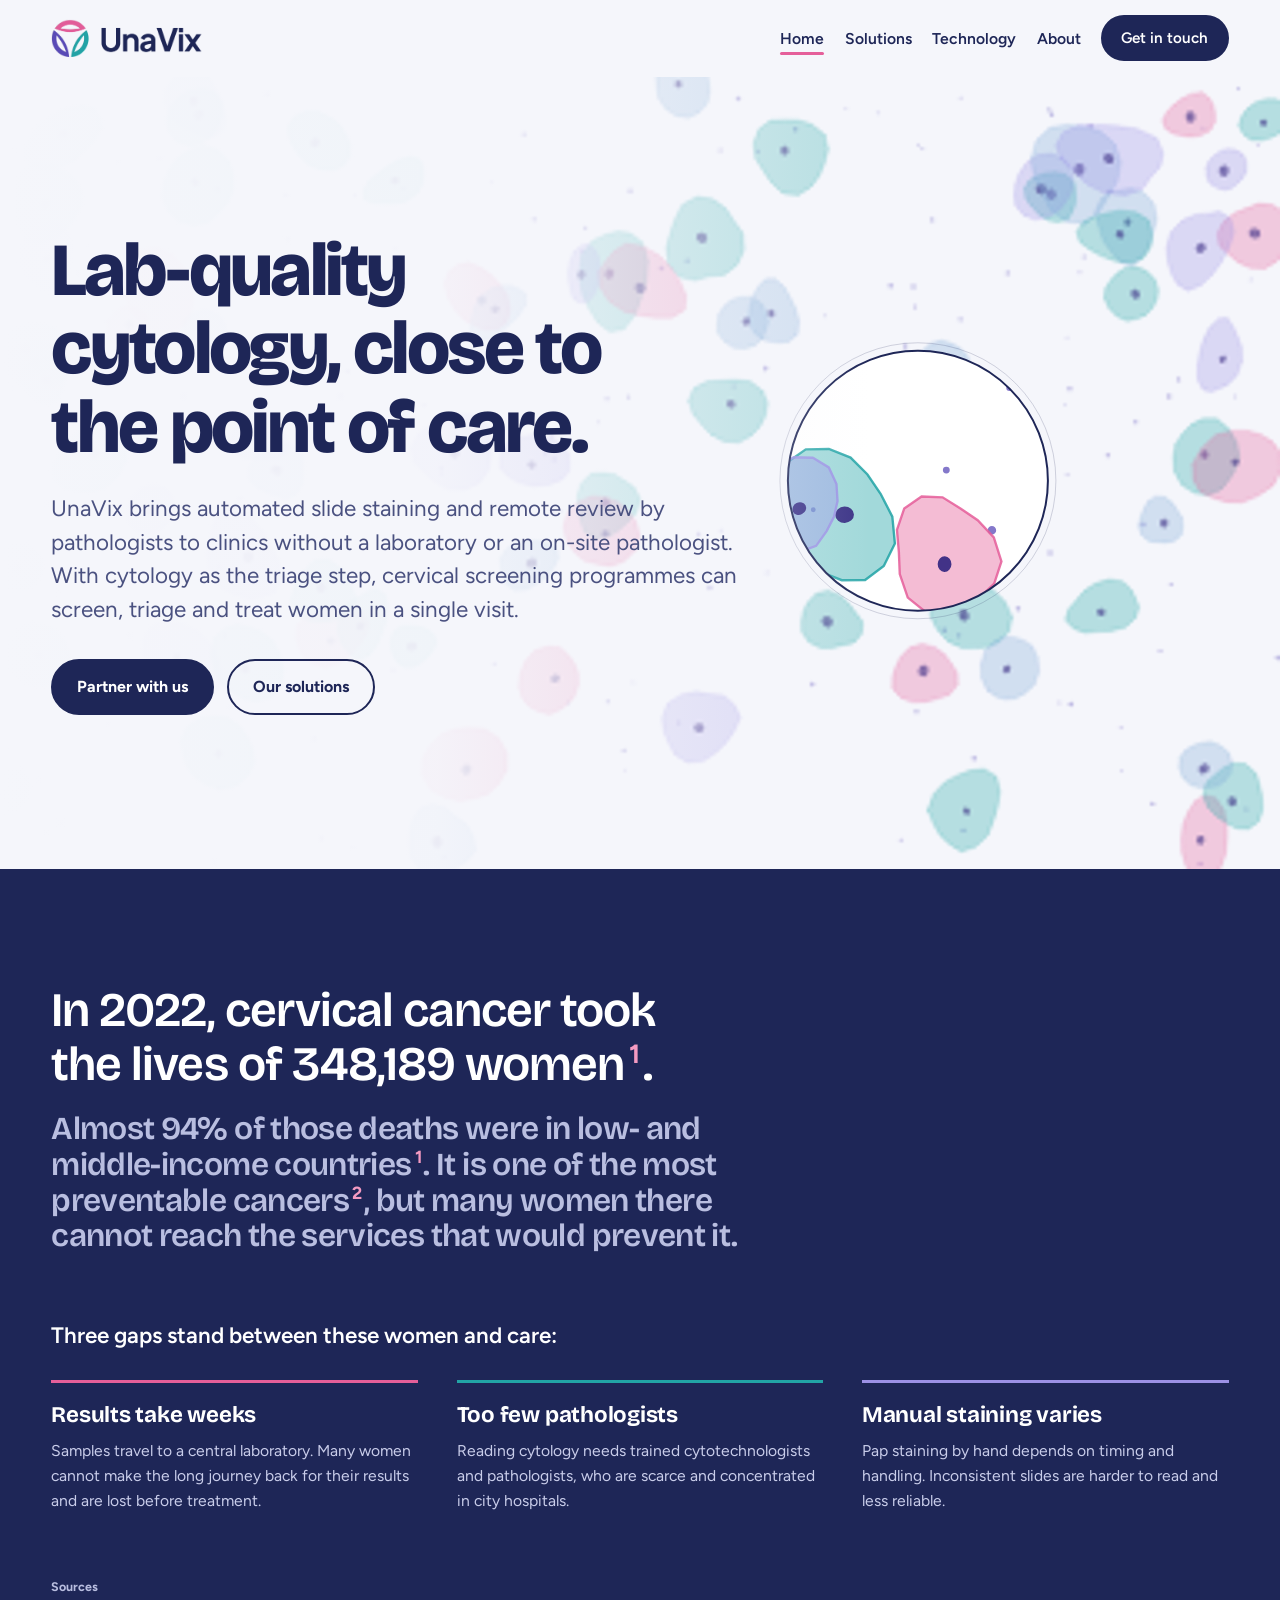
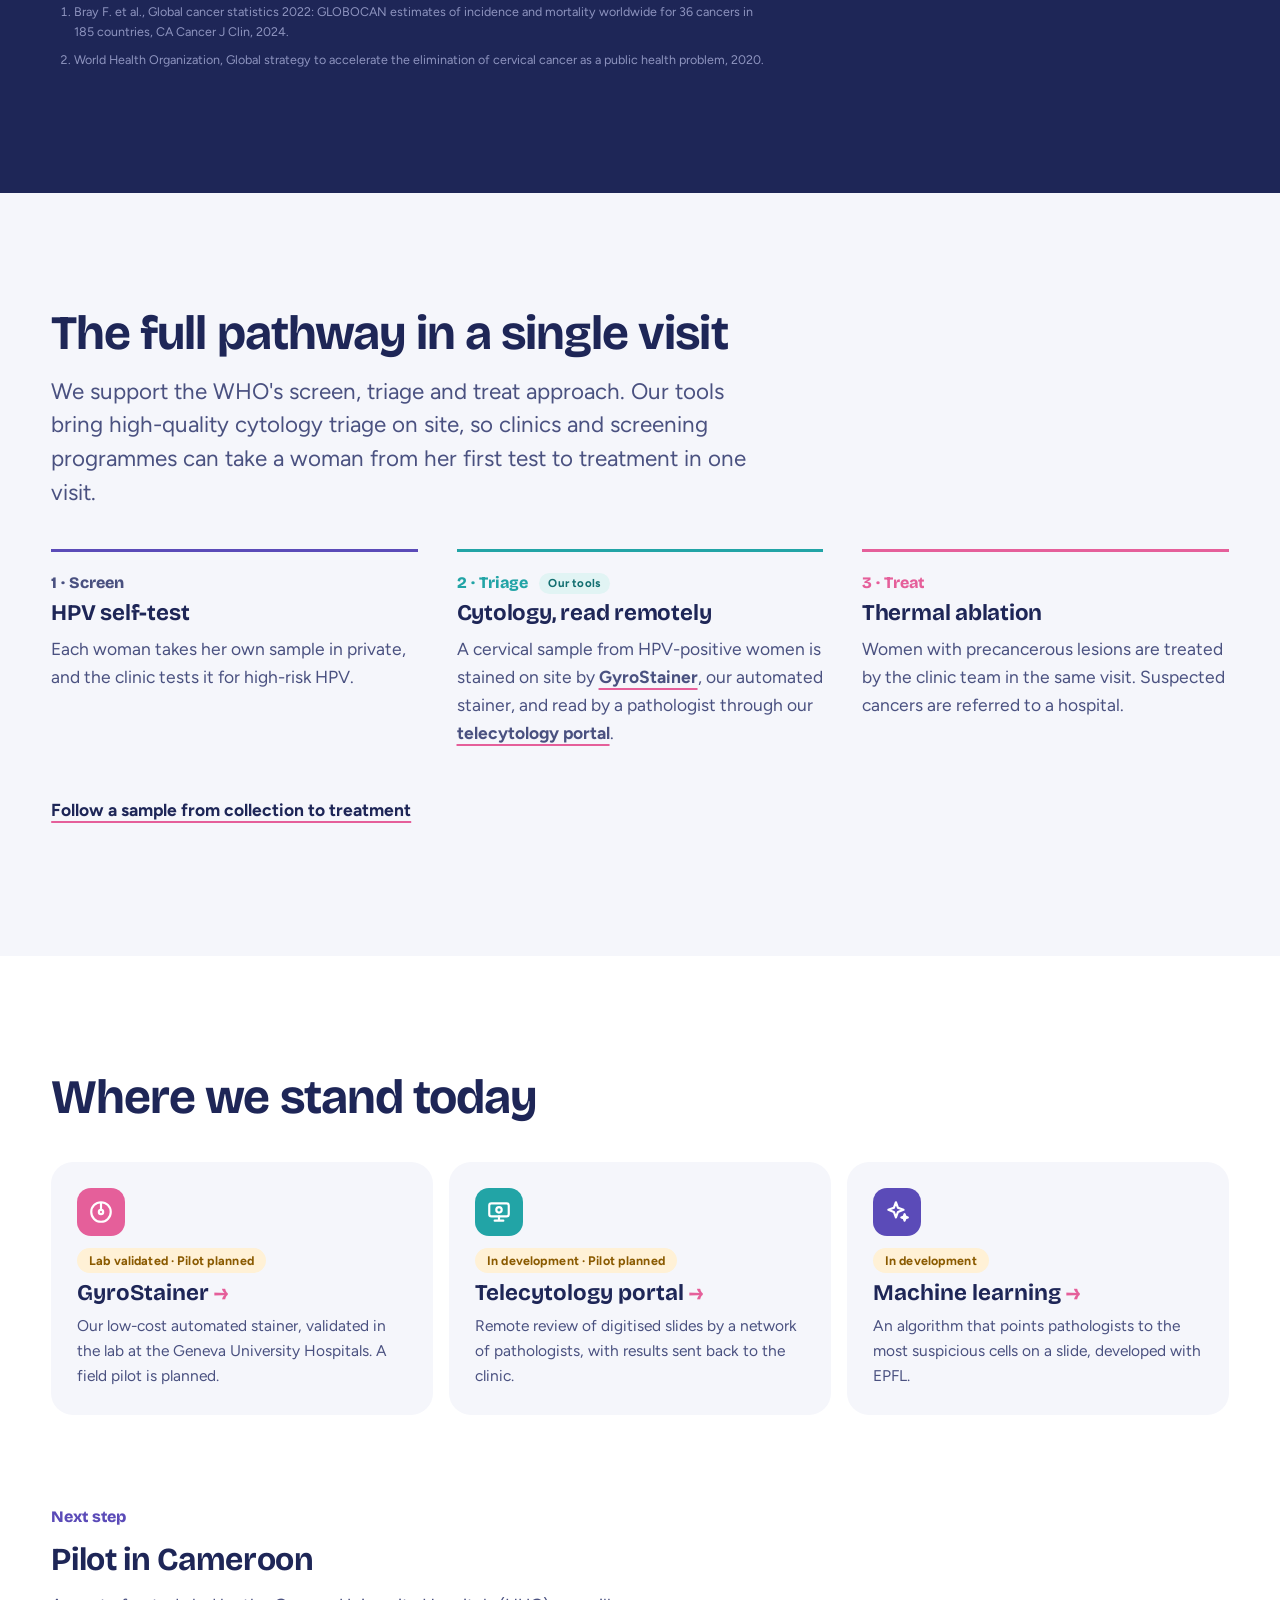
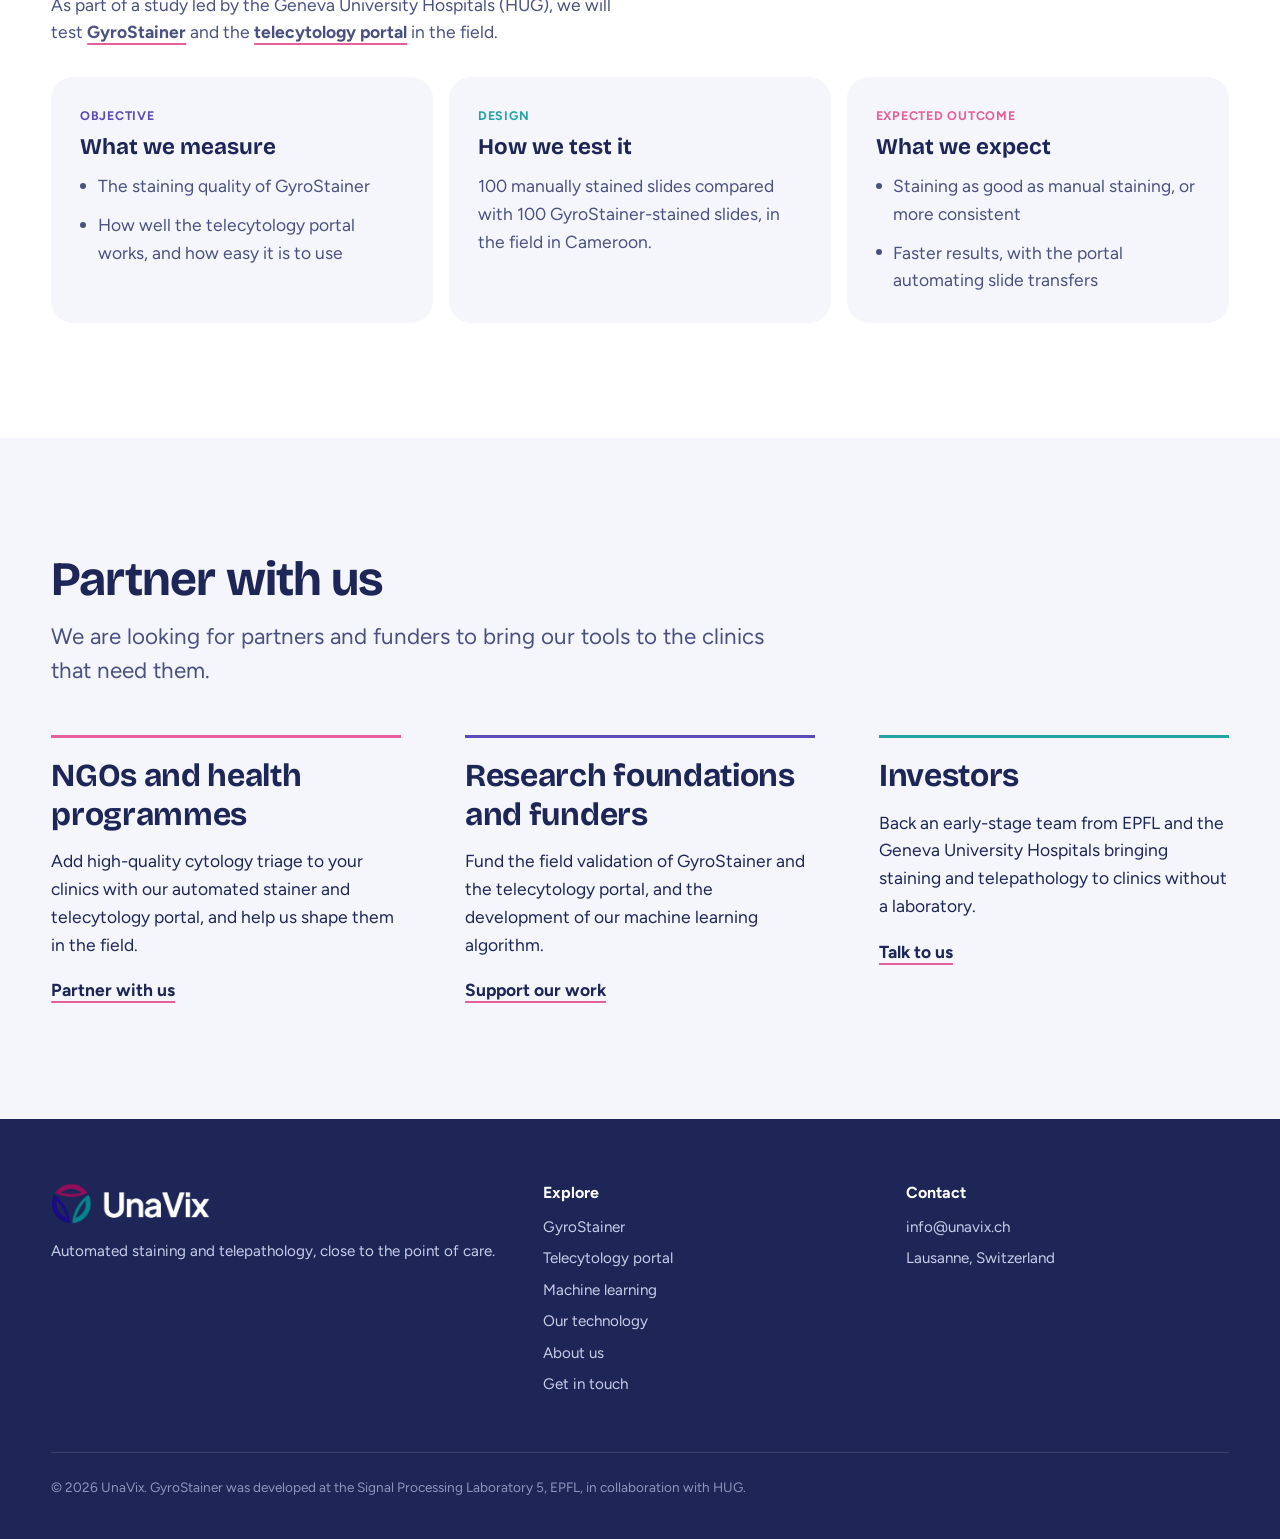
==== index.html @ 252fd408 "Reposition UnaVix as staining and telepathology for clinics - UnaVix provides GyroStainer, the telec" ====
<!doctype html>
<html lang="en">
<head>
<meta charset="utf-8">
<meta name="viewport" content="width=device-width, initial-scale=1">
<title>UnaVix · Lab-quality cytology, close to the point of care</title>
<meta name="description" content="UnaVix brings automated slide staining and remote review by pathologists to clinics without a laboratory or an on-site pathologist.">
<meta property="og:title" content="UnaVix · Lab-quality cytology, close to the point of care">
<meta property="og:description" content="UnaVix brings automated slide staining and remote review by pathologists to clinics without a laboratory or an on-site pathologist.">
<meta property="og:image" content="https://unavix.ch/assets/img/unavix-lockup.png">
<meta property="og:url" content="https://unavix.ch/">
<meta property="og:type" content="website">
<link rel="canonical" href="https://unavix.ch/">
<link rel="icon" href="/favicon.ico" sizes="any">
<link rel="icon" type="image/png" sizes="48x48" href="/assets/img/favicon-48.png">
<link rel="icon" type="image/png" sizes="192x192" href="/assets/img/icon-192.png">
<link rel="apple-touch-icon" href="/assets/img/apple-touch-icon.png">
<link rel="preconnect" href="https://fonts.googleapis.com">
<link rel="preconnect" href="https://fonts.gstatic.com" crossorigin>
<link href="https://fonts.googleapis.com/css2?family=Plus+Jakarta+Sans:wght@700&family=Bricolage+Grotesque:opsz,wght@12..96,600;12..96,700;12..96,800&family=Figtree:wght@400;500;600;700&display=swap" rel="stylesheet">
<link rel="stylesheet" href="assets/css/style.css?v=202611251">
<script type="application/ld+json">
{"@context":"https://schema.org","@type":"Organization","name":"UnaVix","url":"https://unavix.ch/","logo":"https://unavix.ch/assets/img/icon-512.png","email":"info@unavix.ch"}
</script>
</head>
<body>
<a class="skip" href="#main">Skip to content</a>
<header class="site-header">
  <nav class="nav wrap" aria-label="Main">
    <a class="brand" href="/"><img src="assets/img/unavix-lockup.png" alt="UnaVix home" width="740" height="185"></a>
    <button class="menu-toggle" aria-expanded="false" aria-controls="nav-links" aria-label="Menu">
      <svg viewBox="0 0 24 24" fill="none" stroke="currentColor" stroke-width="2" stroke-linecap="round"><path d="M4 7h16M4 12h16M4 17h16"/></svg>
    </button>
    <ul class="nav-links" id="nav-links">
      <li><a href="/" aria-current="page">Home</a></li>
      <li><a href="/solutions">Solutions</a></li>
      <li><a href="/technology">Technology</a></li>
      <li><a href="/about">About</a></li>
      <li><a class="btn" href="/get-involved">Get in touch</a></li>
    </ul>
  </nav>
</header>
<main id="main">

<section class="hero" aria-labelledby="hero-title">
  <canvas id="cells" aria-hidden="true"></canvas>
  <div class="hero-content wrap">
    <h1 id="hero-title">Lab-quality cytology, close to the point of care.</h1>
    <p class="lede">UnaVix brings automated slide staining and remote review by pathologists to clinics without a laboratory or an on-site pathologist. With cytology as the triage step, cervical screening programmes can screen, triage and treat women in a single visit.</p>
    <div class="btn-row">
      <a class="btn" href="/get-involved">Partner with us</a>
      <a class="btn btn-ghost" href="/solutions">Our solutions</a>
    </div>
  </div>
</section>

<section class="burden section" aria-labelledby="burden-title">
  <div class="wrap">
    <h2 id="burden-title" class="burden-statement">In 2022, cervical cancer took the lives of 348,189 women<sup class="fn"><a href="#ref-1" aria-label="Reference 1">1</a></sup>.</h2>
    <p class="burden-statement">Almost 94% of those deaths were in low- and middle-income countries<sup class="fn"><a href="#ref-1" aria-label="Reference 1">1</a></sup>. It is one of the most preventable cancers<sup class="fn"><a href="#ref-2" aria-label="Reference 2">2</a></sup>, but many women there cannot reach the services that would prevent it.</p>
    <p class="burden-lead">Three gaps stand between these women and care:</p>
    <div class="bottlenecks">
      <div class="bottleneck">
        <h3>Results take weeks</h3>
        <p>Samples travel to a central laboratory. Many women cannot make the long journey back for their results and are lost before treatment.</p>
      </div>
      <div class="bottleneck">
        <h3>Too few pathologists</h3>
        <p>Reading cytology needs trained cytotechnologists and pathologists, who are scarce and concentrated in city hospitals.</p>
      </div>
      <div class="bottleneck">
        <h3>Manual staining varies</h3>
        <p>Pap staining by hand depends on timing and handling. Inconsistent slides are harder to read and less reliable.</p>
      </div>
    </div>
    <div class="sources">
      <p>Sources</p>
      <ol class="ref-list">
        <li id="ref-1">Bray F. et al., Global cancer statistics 2022: GLOBOCAN estimates of incidence and mortality worldwide for 36 cancers in 185 countries, CA Cancer J Clin, 2024.</li>
        <li id="ref-2">World Health Organization, Global strategy to accelerate the elimination of cervical cancer as a public health problem, 2020.</li>
      </ol>
    </div>
  </div>
</section>

<section class="section" aria-labelledby="pathway-title">
  <div class="wrap">
    <div class="section-head">
      <h2 id="pathway-title">The full pathway in a single visit</h2>
      <p class="lede">We support the WHO's screen, triage and treat approach. Our tools bring high-quality cytology triage on site, so clinics and screening programmes can take a woman from her first test to treatment in one visit.</p>
    </div>
    <div class="phase-cards">
      <div class="phase-card">
        <p class="eyebrow">1 · Screen</p>
        <h3>HPV self-test</h3>
        <p>Each woman takes her own sample in private, and the clinic tests it for high-risk HPV.</p>
      </div>
      <div class="phase-card triage">
        <p class="eyebrow teal">2 · Triage <span class="ours">Our tools</span></p>
        <h3>Cytology, read remotely</h3>
        <p>A cervical sample from HPV-positive women is stained on site by <a class="text-link" href="/solutions#gyrostainer">GyroStainer</a>, our automated stainer, and read by a pathologist through our <a class="text-link" href="/solutions#portal">telecytology portal</a>.</p>
      </div>
      <div class="phase-card treat">
        <p class="eyebrow pink">3 · Treat</p>
        <h3>Thermal ablation</h3>
        <p>Women with precancerous lesions are treated by the clinic team in the same visit. Suspected cancers are referred to a hospital.</p>
      </div>
    </div>
    <p class="mt-2"><a class="text-link" href="/technology">Follow a sample from collection to treatment</a></p>
  </div>
</section>

<section class="section bg-white" aria-labelledby="status-title">
  <div class="wrap">
    <div class="section-head">
      <h2 id="status-title">Where we stand today</h2>
    </div>
    <div class="offer-cards">
      <a class="offer-card" href="/solutions#gyrostainer">
        <span class="icon" style="background:var(--pink)"><svg viewBox="0 0 24 24" fill="none" stroke="currentColor" stroke-width="2" stroke-linecap="round" stroke-linejoin="round"><circle cx="12" cy="12" r="9"/><circle cx="12" cy="12" r="2"/><path d="M12 10V4"/></svg></span>
        <span class="status">Lab validated · Pilot planned</span>
        <strong>GyroStainer</strong>
        <span class="desc">Our low-cost automated stainer, validated in the lab at the Geneva University Hospitals. A field pilot is planned.</span>
      </a>
      <a class="offer-card" href="/solutions#portal">
        <span class="icon" style="background:var(--teal)"><svg viewBox="0 0 24 24" fill="none" stroke="currentColor" stroke-width="2" stroke-linecap="round" stroke-linejoin="round"><rect x="3" y="4" width="18" height="12" rx="2"/><path d="M8 20h8M12 16v4"/><circle cx="12" cy="10" r="2.5"/></svg></span>
        <span class="status">In development · Pilot planned</span>
        <strong>Telecytology portal</strong>
        <span class="desc">Remote review of digitised slides by a network of pathologists, with results sent back to the clinic.</span>
      </a>
      <a class="offer-card" href="/solutions#ai">
        <span class="icon" style="background:var(--violet)"><svg viewBox="0 0 24 24" fill="none" stroke="currentColor" stroke-width="2" stroke-linecap="round" stroke-linejoin="round"><path d="M11 3l1.9 5.1L18 10l-5.1 1.9L11 17l-1.9-5.1L4 10l5.1-1.9z"/><path d="M19 14l.8 2.2L22 17l-2.2.8L19 20l-.8-2.2L16 17l2.2-.8z"/></svg></span>
        <span class="status">In development</span>
        <strong>Machine learning</strong>
        <span class="desc">An algorithm that points pathologists to the most suspicious cells on a slide, developed with EPFL.</span>
      </a>
    </div>

    <div class="sub-block" id="pilot">
      <p class="eyebrow">Next step</p>
      <h3>Pilot in Cameroon</h3>
      <p class="lede">As part of a study led by the Geneva University Hospitals (HUG), we will test <a class="text-link" href="/solutions#gyrostainer">GyroStainer</a> and the <a class="text-link" href="/solutions#portal">telecytology portal</a> in the field.</p>
      <div class="pilot-cards">
        <div class="pilot-card">
          <p class="eyebrow">Objective</p>
          <h4>What we measure</h4>
          <ul>
            <li>The staining quality of GyroStainer</li>
            <li>How well the telecytology portal works, and how easy it is to use</li>
          </ul>
        </div>
        <div class="pilot-card">
          <p class="eyebrow teal">Design</p>
          <h4>How we test it</h4>
          <p>100 manually stained slides compared with 100 GyroStainer-stained slides, in the field in Cameroon.</p>
        </div>
        <div class="pilot-card">
          <p class="eyebrow pink">Expected outcome</p>
          <h4>What we expect</h4>
          <ul>
            <li>Staining as good as manual staining, or more consistent</li>
            <li>Faster results, with the portal automating slide transfers</li>
          </ul>
        </div>
      </div>
    </div>
  </div>
</section>

<section class="section" aria-labelledby="who-title">
  <div class="wrap">
    <div class="section-head">
      <h2 id="who-title">Partner with us</h2>
      <p class="lede">We are looking for partners and funders to bring our tools to the clinics that need them.</p>
    </div>
    <div class="audiences three">
      <div class="audience">
        <h3>NGOs and health programmes</h3>
        <p>Add high-quality cytology triage to your clinics with our automated stainer and telecytology portal, and help us shape them in the field.</p>
        <a class="text-link" href="/get-involved?topic=pilot">Partner with us</a>
      </div>
      <div class="audience">
        <h3>Research foundations and funders</h3>
        <p>Fund the field validation of GyroStainer and the telecytology portal, and the development of our machine learning algorithm.</p>
        <a class="text-link" href="/get-involved?topic=funding">Support our work</a>
      </div>
      <div class="audience">
        <h3>Investors</h3>
        <p>Back an early-stage team from EPFL and the Geneva University Hospitals bringing staining and telepathology to clinics without a laboratory.</p>
        <a class="text-link" href="/get-involved?topic=funding">Talk to us</a>
      </div>
    </div>
  </div>
</section>
</main>
<footer class="site-footer">
  <div class="wrap">
    <div class="footer-grid">
      <div>
        <img src="assets/img/unavix-lockup-light.png" alt="UnaVix" width="740" height="185">
        <p>Automated staining and telepathology, close to the point of care.</p>
      </div>
      <div>
        <h3>Explore</h3>
        <ul>
          <li><a href="/solutions#gyrostainer">GyroStainer</a></li>
          <li><a href="/solutions#portal">Telecytology portal</a></li>
          <li><a href="/solutions#ai">Machine learning</a></li>
          <li><a href="/technology">Our technology</a></li>
          <li><a href="/about">About us</a></li>
          <li><a href="/get-involved">Get in touch</a></li>
        </ul>
      </div>
      <div>
        <h3>Contact</h3>
        <ul>
          <li><a href="mailto:info@unavix.ch">info@unavix.ch</a></li>
          <li>Lausanne, Switzerland</li>
        </ul>
      </div>
    </div>
    <div class="footer-base">© <span id="year">2026</span> UnaVix. GyroStainer was developed at the Signal Processing Laboratory 5, EPFL, in collaboration with HUG.</div>
  </div>
</footer>
<script src="assets/js/main.js?v=202611251"></script>
</body>
</html>
---- assets/css/style.css ----
/* UnaVix — shared styles
   Palette taken from the UnaVix logo, which shares its colours with a Pap-stained slide. */

:root {
  --ink: #1E2657;        /* logo navy */
  --pink: #E55F9A;       /* logo pink — always this exact value */
  --violet: #5B4BB8;     /* Wave */
  --teal: #22A4A6;       /* Loop */
  --glass: #F5F6FB;      /* page background, like a clean slide */
  --mist: #E7E9F3;
  --ink-soft: #4A5180;
  --white: #FFFFFF;

  --display: "Bricolage Grotesque", "Figtree", system-ui, sans-serif;
  --body: "Figtree", system-ui, -apple-system, "Segoe UI", sans-serif;

  --step--1: clamp(0.84rem, 0.82rem + 0.1vw, 0.9rem);
  --step-0: clamp(1rem, 0.97rem + 0.15vw, 1.09rem);
  --step-1: clamp(1.2rem, 1.12rem + 0.35vw, 1.4rem);
  --step-2: clamp(1.5rem, 1.3rem + 0.9vw, 2rem);
  --step-3: clamp(2rem, 1.6rem + 1.8vw, 3rem);
  --step-4: clamp(2.6rem, 1.8rem + 3.6vw, 4.8rem);

  --gutter: clamp(1.25rem, 4vw, 3.5rem);
  --max: 1200px;
  --radius-photo: 28px;
}

*, *::before, *::after { box-sizing: border-box; }
html { scroll-behavior: smooth; -webkit-text-size-adjust: 100%; }
@media (prefers-reduced-motion: reduce) { html { scroll-behavior: auto; } }

body {
  margin: 0;
  background: var(--glass);
  color: var(--ink);
  font-family: var(--body);
  font-size: var(--step-0);
  line-height: 1.6;
  -webkit-font-smoothing: antialiased;
}

img { max-width: 100%; display: block; height: auto; }
a { color: inherit; }
:focus-visible { outline: 3px solid var(--pink); outline-offset: 3px; border-radius: 4px; }

h1, h2, h3 { font-family: var(--display); font-weight: 700; line-height: 1.05; letter-spacing: -0.02em; margin: 0; }
h1 { font-size: var(--step-4); font-weight: 800; letter-spacing: -0.035em; }
h2 { font-size: var(--step-3); }
h3 { font-size: var(--step-1); letter-spacing: -0.01em; line-height: 1.2; }
p { margin: 0 0 1em; max-width: 62ch; }
.lede { font-size: var(--step-1); line-height: 1.5; color: var(--ink-soft); max-width: 52ch; }
.small { font-size: var(--step--1); color: var(--ink-soft); }

.wrap { width: min(100% - 2 * var(--gutter), var(--max)); margin-inline: auto; }
.section { padding-block: clamp(4rem, 9vw, 8rem); }
.section-tight { padding-block: clamp(3rem, 6vw, 5rem); }
.skip { position: absolute; left: -999px; top: 0; background: var(--ink); color: #fff; padding: .6rem 1rem; z-index: 100; }
.skip:focus { left: 1rem; top: 1rem; }

/* ---------- header ---------- */
.site-header {
  position: sticky; top: 0; z-index: 50;
  background: rgba(245, 246, 251, 0.86);
  backdrop-filter: saturate(1.4) blur(12px);
  -webkit-backdrop-filter: saturate(1.4) blur(12px);
  border-bottom: 1px solid transparent;
  transition: border-color .2s;
}
.site-header.scrolled { border-bottom-color: var(--mist); }
.nav { display: flex; align-items: center; justify-content: space-between; height: 76px; }
.brand img { height: 38px; width: auto; }
.nav-links { display: flex; align-items: center; gap: clamp(.9rem, 1.6vw, 1.7rem); list-style: none; margin: 0; padding: 0; }
.nav-links a { text-decoration: none; font-weight: 600; font-size: .98rem; position: relative; padding-block: .3rem; }
.nav-links a:not(.btn)::after {
  content: ""; position: absolute; left: 0; right: 100%; bottom: -2px; height: 3px; border-radius: 3px;
  background: var(--pink); transition: right .25s ease;
}
.nav-links a:not(.btn):hover::after, .nav-links a[aria-current="page"]::after { right: 0; }
.menu-toggle { display: none; background: none; border: 0; padding: .5rem; cursor: pointer; color: var(--ink); }
.menu-toggle svg { width: 28px; height: 28px; }

@media (max-width: 1080px) {
  .menu-toggle { display: block; }
  .nav-links {
    position: fixed; inset: 76px 0 auto 0; flex-direction: column; align-items: flex-start; gap: 0;
    background: var(--glass); padding: 1rem var(--gutter) 2rem; border-bottom: 1px solid var(--mist);
    transform: translateY(-8px); opacity: 0; pointer-events: none; transition: opacity .2s, transform .2s;
  }
  .nav-links.open { opacity: 1; transform: none; pointer-events: auto; }
  .nav-links li { width: 100%; }
  .nav-links a { display: block; padding: .9rem 0; font-size: 1.15rem; }
  .nav-links a.btn { display: inline-flex; margin-top: 1rem; padding: .8rem 1.4rem; }
}

/* ---------- buttons ---------- */
.btn {
  display: inline-flex; align-items: center; gap: .5rem;
  padding: .85rem 1.5rem; border-radius: 999px; border: 2px solid var(--ink);
  font-weight: 700; font-size: 1rem; text-decoration: none; cursor: pointer;
  background: var(--ink); color: #fff; transition: background .2s, color .2s, transform .15s;
  font-family: var(--body);
}
.btn:hover { background: var(--pink); border-color: var(--pink); }
.btn:active { transform: translateY(1px); }
.btn-ghost { background: transparent; color: var(--ink); }
.btn-ghost:hover { background: var(--ink); color: #fff; border-color: var(--ink); }
.nav-links .btn { padding: .55rem 1.15rem; font-size: .95rem; }
.btn-row { display: flex; flex-wrap: wrap; gap: .8rem; margin-top: 2rem; }
.text-link { font-weight: 700; text-decoration-thickness: 2px; text-underline-offset: 5px; text-decoration-color: var(--pink); }
.text-link:hover { color: var(--pink); }

/* ---------- hero (home) ---------- */
.hero { position: relative; min-height: min(88vh, 860px); display: flex; align-items: center; overflow: hidden; }
.hero canvas { position: absolute; inset: 0; width: 100%; height: 100%; }
.hero::before {
  content: ""; position: absolute; inset: 0; z-index: 1; pointer-events: none;
  background: linear-gradient(90deg, var(--glass) 0%, rgba(245,246,251,.92) 34%, rgba(245,246,251,0) 68%);
}
.hero-content { position: relative; z-index: 2; padding-block: 5rem; pointer-events: none; }
.hero-content a, .hero-content button { pointer-events: auto; }
.hero h1 { max-width: 14ch; }
.hero .lede { margin-top: 1.6rem; }
@media (max-width: 860px) {
  .hero { min-height: auto; }
  .hero::before { background: linear-gradient(180deg, rgba(245,246,251,.55) 0%, rgba(245,246,251,.95) 45%, var(--glass) 100%); }
  .hero-content { padding-top: 12rem; padding-bottom: 4rem; }
}

/* ---------- page heroes (inner pages) ---------- */
.page-hero { padding-block: clamp(4rem, 9vw, 7rem) clamp(2rem, 5vw, 4rem); }
.page-hero h1 { max-width: 16ch; }
.page-hero .lede { margin-top: 1.4rem; }

/* ---------- burden statement ---------- */
.burden { background: var(--ink); color: #fff; }
.burden-statement { font-family: var(--display); font-size: var(--step-3); font-weight: 600; line-height: 1.12; letter-spacing: -0.02em; max-width: 22ch; margin: 0; }
.burden-statement + .burden-statement { margin-top: 1.2rem; color: #B9BEE0; font-size: var(--step-2); max-width: 34ch; }
.burden-lead { margin: clamp(2.5rem, 5vw, 4rem) 0 0; font-weight: 600; font-size: var(--step-1); color: #fff; }
.bottlenecks { display: grid; grid-template-columns: repeat(3, 1fr); gap: clamp(1.5rem, 3vw, 3rem); margin-top: 1.6rem; }
.bottleneck { border-top: 3px solid var(--pink); padding-top: 1.2rem; }
.bottleneck:nth-child(2) { border-color: var(--teal); }
.bottleneck:nth-child(3) { border-color: #9C91E6; }
.bottleneck h3 { margin-bottom: .6rem; }
.bottleneck p { color: #C9CDEA; font-size: .98rem; }
.sources { margin-top: 3rem; font-size: .78rem; color: #8E94BF; max-width: 90ch; }
.sources p { margin: 0 0 .3rem; font-weight: 700; color: #B9BEE0; }
.burden .ref-list { color: #8E94BF; font-size: .78rem; margin-top: 0; }
.burden .fn a { color: #F49AC1; }
@media (max-width: 860px) { .bottlenecks { grid-template-columns: 1fr; } }

/* ---------- pathway (scrollytelling) ---------- */
.pathway-grid { display: grid; grid-template-columns: 1fr 1fr; gap: clamp(2rem, 6vw, 6rem); margin-top: 3rem; }
.pathway-visual { position: sticky; top: 120px; align-self: start; height: min(70vh, 560px); display: grid; place-items: center; }
.pathway-visual svg { width: 100%; height: 100%; max-width: 480px; }
.pathway-steps { list-style: none; margin: 0; padding: 0; }
.pathway-step { min-height: 62vh; display: flex; flex-direction: column; justify-content: center; opacity: .32; transition: opacity .35s; }
.pathway-step.active { opacity: 1; }
.pathway-step .num { font-family: var(--display); font-weight: 800; font-size: 1rem; color: var(--ink); margin-bottom: .6rem; }
.pathway-step.phase-screen .num { color: var(--violet); }
.pathway-step.phase-triage .num { color: var(--teal); }
.pathway-step.phase-treat .num { color: var(--pink); }
.pathway-step h3 { font-size: var(--step-2); margin-bottom: .8rem; }
@media (max-width: 860px) {
  .pathway-grid { grid-template-columns: 1fr; }
  .pathway-visual { top: 76px; height: 38vh; z-index: 2; background: var(--glass); }
  .pathway-step { min-height: 50vh; }
}
@media (prefers-reduced-motion: reduce) { .pathway-step { opacity: 1; } }

/* ---------- split (text + photo) ---------- */
.split { display: grid; grid-template-columns: 1.05fr 1fr; gap: clamp(2rem, 6vw, 6rem); align-items: center; }
.split.reverse > :first-child { order: 2; }
.photo { border-radius: var(--radius-photo); overflow: hidden; background: #fff; }
.photo img { width: 100%; height: 100%; object-fit: cover; }
.photo-caption { margin-top: .7rem; font-size: var(--step--1); color: var(--ink-soft); }
@media (max-width: 860px) { .split { grid-template-columns: 1fr; } .split.reverse > :first-child { order: 0; } }

/* ---------- audiences ---------- */
.audiences { display: grid; grid-template-columns: 1fr 1fr; gap: clamp(2rem, 5vw, 5rem); margin-top: 3rem; }
.audience { border-top: 3px solid var(--pink); padding-top: 1.2rem; }
.audience:nth-child(2) { border-color: var(--violet); }
.audience h3 { font-size: var(--step-2); margin-bottom: .8rem; }
@media (max-width: 760px) { .audiences { grid-template-columns: 1fr; } }

/* ---------- partners strip ---------- */
.partners { background: #fff; }
.partner-logos { display: flex; flex-wrap: wrap; align-items: center; gap: clamp(2rem, 6vw, 5rem); margin-top: 1.5rem; }
.partner-logos img { height: 52px; width: auto; }
.partner-logos img.hug { height: 64px; }

/* ---------- technology page ---------- */
.tech-nav { display: flex; flex-wrap: wrap; gap: .5rem; margin-top: 2rem; }
.tech-nav a { font-weight: 700; font-size: .95rem; text-decoration: none; padding: .5rem 1rem; border-radius: 999px; border: 2px solid var(--mist); background: #fff; }
.tech-nav a:hover { border-color: var(--ink); }
.tech-block { padding-block: clamp(3rem, 6vw, 5rem); border-top: 1px solid var(--mist); scroll-margin-top: 80px; }
.tech-block .phase-tag { font-weight: 800; font-family: var(--display); margin-bottom: .6rem; }
.phase-tag.screen { color: var(--violet); }
.phase-tag.triage { color: var(--teal); }
.phase-tag.treat { color: var(--pink); }
.tech-block h2 { margin-bottom: 1rem; }
.tech-cols { display: grid; grid-template-columns: 1fr 1fr; gap: clamp(2rem, 5vw, 4rem); margin-top: 1.5rem; }
.tech-cols h3 { margin-bottom: .5rem; }
@media (max-width: 760px) { .tech-cols { grid-template-columns: 1fr; } }

/* ---------- telecytology page ---------- */
.flow { list-style: none; padding: 0; margin: 2.5rem 0 0; display: grid; grid-template-columns: repeat(3, 1fr); gap: 1px; background: var(--mist); border-radius: 20px; overflow: hidden; counter-reset: flow; }
.flow li { background: #fff; padding: 1.5rem 1.4rem; counter-increment: flow; }
.flow li::before { content: counter(flow); display: grid; place-items: center; width: 32px; height: 32px; border-radius: 50%; background: var(--ink); color: #fff; font-weight: 800; font-size: .9rem; margin-bottom: .8rem; }
.flow strong { display: block; font-family: var(--display); font-size: 1.08rem; margin-bottom: .3rem; }
.flow span { color: var(--ink-soft); font-size: .97rem; }
@media (max-width: 860px) { .flow { grid-template-columns: 1fr; } }

.platform { margin-top: 2.5rem; background: #fff; border: 1px solid var(--mist); border-radius: 20px; overflow: hidden; box-shadow: 0 20px 50px rgba(30,38,87,.08); }
.pf-bar { display: flex; justify-content: space-between; align-items: center; gap: 1rem; flex-wrap: wrap; background: var(--ink); color: #fff; padding: .8rem 1.2rem; font-weight: 700; font-size: .95rem; }
.pf-body { display: grid; grid-template-columns: 200px minmax(0, 1fr) 290px; }
.pf-queue, .pf-report { padding: 1.2rem; }
.pf-queue { border-right: 1px solid var(--mist); }
.pf-report { border-left: 1px solid var(--mist); }
.pf-body h3 { font-family: var(--body); font-size: .8rem; text-transform: uppercase; letter-spacing: .06em; color: var(--ink-soft); margin-bottom: .8rem; }
.pf-queue ul { list-style: none; margin: 0; padding: 0; display: grid; gap: .4rem; }
.pf-queue button { width: 100%; text-align: left; font: 700 .95rem var(--body); color: var(--ink); background: var(--glass); border: 2px solid transparent; border-radius: 12px; padding: .6rem .8rem; cursor: pointer; }
.pf-queue button small { display: block; font-weight: 500; color: var(--ink-soft); }
.pf-queue button[aria-current="true"] { border-color: var(--ink); background: #fff; }
.pf-queue button.reviewed small::after { content: " · reviewed"; color: var(--teal); font-weight: 700; }
.pf-viewer { padding: 1.2rem; display: flex; }
.pf-viewer .scope { flex: 1; aspect-ratio: auto; min-height: 300px; }
.pf-viewer .scope { border-radius: 14px; }
.pf-info { display: grid; grid-template-columns: auto 1fr; gap: .3rem .8rem; margin: 0 0 1.2rem; font-size: .93rem; }
.pf-info dt { color: var(--ink-soft); }
.pf-info dd { margin: 0; font-weight: 700; }
.pf-report fieldset { border: 0; padding: 0; margin: 0; }
.pf-report legend { font-weight: 700; font-size: .95rem; margin-bottom: .5rem; }
.pf-report label { display: flex; align-items: center; gap: .5rem; font-weight: 500; font-size: .93rem; margin: 0; padding: .25rem 0; cursor: pointer; }
.pf-report input[type="radio"] { width: auto; accent-color: var(--ink); }
.pf-report .btn { margin-top: 1rem; padding: .65rem 1.2rem; font-size: .95rem; }
.pf-status { min-height: 1.4em; font-size: .9rem; font-weight: 600; margin: .5rem 0 0; }
@media (max-width: 980px) {
  .pf-body { grid-template-columns: 1fr; }
  .pf-queue { border-right: 0; border-bottom: 1px solid var(--mist); }
  .pf-queue ul { grid-template-columns: repeat(3, 1fr); }
  .pf-report { border-left: 0; border-top: 1px solid var(--mist); }
}
@media (max-width: 520px) { .pf-queue ul { grid-template-columns: 1fr; } }

/* ---------- GyroStainer simulator ---------- */
.sim { display: grid; grid-template-columns: minmax(0, 1fr) minmax(0, 0.9fr); gap: clamp(2rem, 5vw, 5rem); align-items: center; }
.sim-stage { background: #fff; border-radius: 50%; aspect-ratio: 1; max-width: 520px; width: 100%; margin-inline: auto; position: relative; box-shadow: inset 0 0 0 1px var(--mist); }
.sim-stage svg { width: 100%; height: 100%; display: block; }
.sim-top { display: flex; align-items: center; justify-content: space-between; gap: 1rem; }
.sim-status { font-family: var(--display); font-size: var(--step-1); font-weight: 700; margin: 0; }
.sim-pause { font: 700 .9rem var(--body); color: var(--ink); background: #fff; border: 2px solid var(--mist); border-radius: 999px; padding: .4rem 1rem; cursor: pointer; }
.sim-pause:hover { border-color: var(--ink); }
.sim-progress { height: 6px; background: var(--mist); border-radius: 6px; overflow: hidden; margin: 1rem 0 1.2rem; }
.sim-progress div { height: 100%; width: 0; background: linear-gradient(90deg, var(--violet), var(--pink)); transition: width .4s; }
.sim-steps { list-style: none; margin: 0; padding: 0; display: grid; grid-template-columns: 1fr 1fr; grid-template-rows: repeat(6, auto); grid-auto-flow: column; gap: .2rem .8rem; }
.sim-steps li { display: flex; align-items: center; gap: .7rem; padding: .4rem .5rem; border-radius: 12px; transition: background .25s, opacity .25s; }
.sim-steps li.on { background: var(--glass); }
.sim-steps li.done { opacity: .45; }
.sim-steps strong { display: block; font-size: .95rem; line-height: 1.25; }
.sim-steps small { display: block; color: var(--ink-soft); font-size: .84rem; line-height: 1.3; }
.st-badge { flex: none; display: grid; place-items: center; width: 30px; height: 30px; border-radius: 50%; font-weight: 800; font-size: .82rem; color: var(--ink); box-shadow: inset 0 0 0 2px #C6CAE0; }
.st-badge.dark { color: #fff; box-shadow: none; }
.sim-steps li.on .st-badge { box-shadow: 0 0 0 3px var(--ink); }
.sim-slide-preview { display: flex; align-items: center; gap: 1rem; margin-top: 1.4rem; }
.sim-slide-preview .glass-slide { flex: none; width: 120px; height: 40px; border-radius: 4px; background: #EEF0F7; border: 1px solid #D5D8E8; position: relative; overflow: hidden; }
.sim-slide-preview .smear { position: absolute; inset: 7px 14px 7px 40px; border-radius: 40%; background: #F3EFE9; transition: background .6s; }
.sim-slide-preview .small { margin: 0; }
@media (max-width: 520px) { .sim-steps { grid-template-columns: 1fr; grid-template-rows: none; grid-auto-flow: row; } }
@media (max-width: 860px) { .sim { grid-template-columns: 1fr; } }

/* microscope magnifier */
.scope { position: relative; border-radius: var(--radius-photo); overflow: hidden; aspect-ratio: 4 / 3; background: #fff; cursor: zoom-in; touch-action: pan-y; }
.scope img { width: 100%; height: 100%; object-fit: cover; }
.scope-lens {
  position: absolute; width: 190px; height: 190px; border-radius: 50%; pointer-events: none;
  transform: translate(-50%, -50%) scale(.6); opacity: 0; transition: opacity .2s, transform .2s;
  border: 3px solid #fff; box-shadow: 0 0 0 2px var(--ink), 0 10px 30px rgba(30,38,87,.25); background-repeat: no-repeat; background-color: #fff;
}
.scope.lens-on .scope-lens { opacity: 1; transform: translate(-50%, -50%) scale(1); }
.scope-picker { display: flex; flex-wrap: wrap; gap: .5rem; margin-top: 1rem; }
.scope-picker button { font: 600 .92rem var(--body); padding: .5rem 1rem; border-radius: 999px; border: 2px solid var(--mist); background: #fff; color: var(--ink); cursor: pointer; }
.scope-picker button[aria-pressed="true"] { border-color: var(--ink); }

/* SVG pieces */
#pathway-svg .pw-body { fill: #fff; stroke: #B7BBD3; stroke-width: 2; transition: fill .6s, stroke .6s, fill-opacity .6s; }
#pathway-svg .pw-nuc { fill: #B7BBD3; transition: fill .6s; }
#pathway-svg:not([data-step="1"]):not([data-step="2"]) .pw-body { fill: var(--stain); fill-opacity: .45; stroke: var(--stain); }
#pathway-svg:not([data-step="1"]):not([data-step="2"]) .pw-nuc { fill: #34267F; }
#pathway-svg .hpv-tag, #pathway-svg .scan, #pathway-svg .flag, #pathway-svg .treat, #pathway-svg .refer { opacity: 0; transition: opacity .5s; }
#pathway-svg[data-step="2"] .hpv-tag { opacity: 1; }
#pathway-svg[data-step="4"] .scan { opacity: 1; }
#pathway-svg[data-step="4"] .flag, #pathway-svg[data-step="5"] .flag, #pathway-svg[data-step="6"] .flag { opacity: 1; }
#pathway-svg[data-step="5"] .treat { opacity: 1; }
#pathway-svg[data-step="6"] .refer { opacity: 1; }
#pathway-svg .scan line { animation: scan 2.4s ease-in-out infinite alternate; }
@keyframes scan { from { transform: translateY(-150px); } to { transform: translateY(150px); } }
#pathway-svg #pw-caption { font: 700 22px var(--display); fill: var(--ink); }
@media (prefers-reduced-motion: reduce) { #pathway-svg .scan line { animation: none; } }

#sim-svg #arm { transform-box: view-box; transform-origin: 200px 200px; transition: transform .5s cubic-bezier(.5,0,.3,1); }
#sim-svg #holder { transform-box: fill-box; transform-origin: center; }
#sim-svg #holder.dip { animation: dip .9s ease-in-out; }
@keyframes dip { 0%,100% { transform: scale(1); } 35%,65% { transform: scale(.72); opacity: .55; } }
#sim-svg .ripple { stroke: var(--pink); stroke-width: 3; opacity: 0; transform-box: fill-box; transform-origin: center; }
#sim-svg .ripple.go { animation: ripple .9s ease-out; }
@keyframes ripple { from { opacity: .9; transform: scale(1); } to { opacity: 0; transform: scale(1.6); } }
#sim-svg .station.on circle:first-child { stroke: var(--ink); stroke-width: 3; }
#sim-svg .st-num { font: 700 15px var(--body); }
@media (prefers-reduced-motion: reduce) { #sim-svg #arm { transition: none; } #sim-svg #holder.dip, #sim-svg .ripple.go { animation: none; } }

/* ---------- about ---------- */
.founder .portrait {
  aspect-ratio: 4 / 5; border-radius: var(--radius-photo); background: #fff; border: 2px dashed #C6CAE0;
  display: grid; place-items: center; color: var(--ink-soft); font-size: .95rem; text-align: center; margin-bottom: 1.2rem;
}
.founder .portrait img { width: 90px; opacity: .5; margin: 0 auto .8rem; }
.founder h3 { font-size: var(--step-2); }
.founder .role { color: var(--ink-soft); font-weight: 600; margin: .3rem 0 .8rem; }
.founder .portrait.has-photo { border: 0; overflow: hidden; display: block; }
.founder .portrait.has-photo img { width: 100%; height: 100%; object-fit: cover; object-position: center 20%; opacity: 1; margin: 0; }

.contact { background: #fff; border-radius: var(--radius-photo); padding: clamp(1.6rem, 4vw, 3rem); }
.form-grid { display: grid; grid-template-columns: 1fr 1fr; gap: 1.1rem; margin-top: 1.8rem; }
.form-grid .full { grid-column: 1 / -1; }
label { display: block; font-weight: 600; font-size: .95rem; margin-bottom: .35rem; }
input, select, textarea {
  width: 100%; font: inherit; color: var(--ink); background: var(--glass); border: 2px solid transparent;
  border-radius: 14px; padding: .8rem 1rem; transition: border-color .2s, background .2s;
}
input:focus, select:focus, textarea:focus { outline: none; border-color: var(--violet); background: #fff; }
textarea { min-height: 150px; resize: vertical; }
.form-status { margin-top: 1rem; font-weight: 600; min-height: 1.6em; }
@media (max-width: 640px) { .form-grid { grid-template-columns: 1fr; } }

/* ---------- CTA band + footer ---------- */
.cta-band { background: var(--pink); color: #fff; }
.cta-band h2 { max-width: 18ch; }
.cta-band .btn { background: #fff; color: var(--ink); border-color: #fff; }
.cta-band .btn:hover { background: var(--ink); color: #fff; border-color: var(--ink); }
.cta-band .btn-ghost { background: transparent; color: #fff; border-color: #fff; }

.site-footer { background: var(--ink); color: #C9CDEA; padding-block: 4rem 2.5rem; font-size: .95rem; }
.footer-grid { display: grid; grid-template-columns: 1.4fr 1fr 1fr; gap: 2.5rem; }
.footer-grid img { height: 40px; width: auto; margin-bottom: 1rem; }
.footer-grid h3 { color: #fff; font-size: 1rem; margin-bottom: .8rem; font-family: var(--body); letter-spacing: 0; }
.footer-grid ul { list-style: none; padding: 0; margin: 0; }
.footer-grid li { margin-bottom: .45rem; }
.footer-grid a { text-decoration: none; }
.footer-grid a:hover { color: #fff; text-decoration: underline; text-decoration-color: var(--pink); }
.footer-base { margin-top: 3rem; padding-top: 1.5rem; border-top: 1px solid rgba(255,255,255,.12); font-size: .85rem; color: #8E94BF; }
@media (max-width: 760px) { .footer-grid { grid-template-columns: 1fr; } }

.mt-1 { margin-top: 1rem; } .mt-2 { margin-top: 2rem; } .mt-3 { margin-top: 3rem; }

/* ---------- shared: eyebrow, cards, section heads ---------- */
.eyebrow { font-family: var(--display); font-weight: 800; font-size: 1rem; color: var(--violet); margin: 0 0 .7rem; }
.eyebrow.teal { color: var(--teal); }
.eyebrow.pink { color: var(--pink); }
.bg-white { background: #fff; }
.section-head { max-width: 780px; }
.section-head .lede { margin-top: 1rem; }
.also { display: flex; gap: .7rem; align-items: flex-start; margin-top: 1.6rem; padding: 1rem 1.2rem; border-radius: 18px; background: var(--glass); font-size: .97rem; max-width: 62ch; }
.also::before { content: ""; width: 10px; height: 10px; margin-top: .5em; border-radius: 50%; background: var(--pink); flex: none; }
.also p { margin: 0; }

/* offer cards (home + solutions) */
.offer-cards { display: grid; grid-template-columns: repeat(3, 1fr); gap: 1rem; margin-top: 2.5rem; }
.offer-card { display: flex; flex-direction: column; gap: .45rem; text-decoration: none; background: #fff; border-radius: 22px; padding: 1.5rem; border: 2px solid transparent; transition: border-color .2s; }
.offer-card:hover { border-color: var(--ink); }
.offer-card .tag { font-weight: 700; font-size: .85rem; color: var(--ink-soft); }
.offer-card strong { font-family: var(--display); font-size: var(--step-1); line-height: 1.2; }
.offer-card strong::after { content: " →"; color: var(--pink); }
.offer-card .desc { color: var(--ink-soft); font-size: .97rem; }
.offer-card .icon { width: 48px; height: 48px; border-radius: 14px; display: grid; place-items: center; margin-bottom: .3rem; color: #fff; }
.offer-card .icon svg { width: 26px; height: 26px; }
.bg-white .offer-card { background: var(--glass); }
@media (max-width: 860px) { .offer-cards { grid-template-columns: 1fr; } }

/* screen / triage / treat strip (home) */
.phase-cards { display: grid; grid-template-columns: repeat(3, 1fr); gap: clamp(1.5rem, 3vw, 3rem); margin-top: 2.5rem; }
.phase-card { border-top: 3px solid var(--violet); padding-top: 1.1rem; }
.phase-card.triage { border-color: var(--teal); }
.phase-card.treat { border-color: var(--pink); }
.phase-card h3 { margin-bottom: .5rem; }
.phase-card .eyebrow { margin-bottom: .3rem; }
.phase-card p { color: var(--ink-soft); }
@media (max-width: 860px) { .phase-cards { grid-template-columns: 1fr; } }

/* product sections on solutions */
.product-hero { display: grid; grid-template-columns: 1fr 1fr; gap: clamp(2rem, 5vw, 5rem); align-items: center; }
@media (max-width: 860px) { .product-hero { grid-template-columns: 1fr; } }
.sub-block { margin-top: clamp(3.5rem, 7vw, 6rem); }
.sub-block > h3 { font-size: var(--step-2); }
.sub-block > .lede { margin-top: .8rem; font-size: var(--step-0); }

/* platform demo: report text */
.pf-report .pf-notes-label { margin-top: 1rem; font-weight: 700; font-size: .95rem; }
.pf-report textarea { min-height: 130px; font-size: .9rem; line-height: 1.45; }

/* ---------- data flow animation ---------- */
.dataflow { margin-top: 2rem; max-width: 900px; }

.dataflow-stage { background: #fff; border-radius: 24px; padding: clamp(.5rem, 2vw, 1.2rem); }
.dataflow-stage svg { width: 100%; height: auto; display: block; }
.anim-top { display: flex; justify-content: space-between; align-items: center; gap: 1rem; margin-bottom: .6rem; }
.anim-top p { margin: 0; font-weight: 700; }
.step-list { list-style: none; margin: 0; padding: 0; display: grid; gap: .2rem; }
.step-list li { display: grid; grid-template-columns: 30px 1fr; gap: .1rem .8rem; padding: .6rem .8rem; border-radius: 14px; cursor: pointer; opacity: .5; transition: background .25s, opacity .25s; }
.step-list li b { grid-row: span 2; display: grid; place-items: center; width: 30px; height: 30px; border-radius: 50%; background: var(--mist); font-size: .85rem; }
.step-list li.on { opacity: 1; background: #fff; }
.bg-white .step-list li.on { background: var(--glass); }
.step-list li.on b { background: var(--ink); color: #fff; }
.step-list.pink li.on b { background: var(--pink); }
.step-list strong { font-family: var(--display); font-size: 1.05rem; }
.step-list span { color: var(--ink-soft); font-size: .93rem; }

#df-svg text { font-family: var(--body); }
#df-svg .lane { stroke: #C6CAE0; stroke-width: 3; stroke-dasharray: 2 8; stroke-linecap: round; fill: none; }
#df-svg .arrow { stroke: #9AA0C4; stroke-width: 3; fill: none; stroke-linecap: round; stroke-linejoin: round; }
#df-svg .lane-label { font-size: 13px; font-weight: 600; fill: var(--ink-soft); }
#df-svg .node-title { font: 800 20px var(--display); fill: var(--ink); }
@media (prefers-reduced-motion: reduce) { #df-svg circle[opacity] { display: none; } }

/* ---------- AI animation ---------- */
.ai-demo { display: grid; grid-template-columns: minmax(0, 1.25fr) minmax(0, 1fr); gap: clamp(1.5rem, 4vw, 3.5rem); align-items: center; margin-top: 2.5rem; }
.ai-stage { border-radius: 24px; overflow: hidden; background: #fff; position: relative; }
.ai-stage svg { width: 100%; height: auto; display: block; }
.ai-badge { position: absolute; left: 14px; top: 14px; background: rgba(30,38,87,.88); color: #fff; font-weight: 700; font-size: .85rem; border-radius: 999px; padding: .3rem .85rem; }
#ai-svg .tile { fill: transparent; stroke: rgba(30,38,87,.3); stroke-width: 2; opacity: 0; transition: opacity .5s, fill .2s; }
#ai-svg[data-phase="1"] .tile, #ai-svg[data-phase="2"] .tile { opacity: 1; }
#ai-svg .tile.scan { fill: rgba(91,75,184,.25); }
#ai-svg .tile.hot { fill: rgba(229,95,154,.18); }
#ai-svg .flag { opacity: 0; transition: opacity .3s; }
#ai-svg .flag circle { fill: none; stroke: var(--pink); stroke-width: 5; }
#ai-svg .flag.on { opacity: 1; }
#ai-svg .flag .n { fill: var(--pink); stroke: none; }
#ai-svg .flag text { font: 800 22px var(--body); fill: #fff; }
#ai-svg .focus { opacity: 0; transition: opacity .5s; }
#ai-svg[data-phase="4"] .focus { opacity: 1; }
#ai-svg[data-phase="4"] .flag:not(.top) { opacity: .3; }
.ai-stats { display: grid; grid-template-columns: repeat(3, 1fr); gap: 1px; background: var(--mist); border-radius: 20px; overflow: hidden; margin-top: 2rem; }
.ai-stats div { background: #fff; padding: 1.1rem 1.3rem; }
.bg-white .ai-stats div { background: var(--glass); }
.ai-stats strong { display: block; font-family: var(--display); font-size: var(--step-2); line-height: 1.1; color: var(--violet); }
.ai-stats div:first-child strong { color: var(--ink-soft); }
.ai-stats span { font-size: .93rem; color: var(--ink-soft); }
@media (max-width: 960px) { .ai-demo { grid-template-columns: 1fr; } }
@media (max-width: 600px) { .ai-stats { grid-template-columns: 1fr; } }

/* ---------- contact (single column) ---------- */
.contact-single { max-width: 820px; }

/* ---------- footnotes and references ---------- */
.fn { font-family: var(--body); font-size: .55em; font-weight: 700; line-height: 0; vertical-align: super; margin-left: .08em; letter-spacing: 0; }
.fn a { color: var(--pink); text-decoration: none; padding: 0 .1em; }
.fn a:hover { text-decoration: underline; }
.refs { padding-block: clamp(2.5rem, 5vw, 4rem); border-top: 1px solid var(--mist); }
.refs h2 { font-size: var(--step-1); }
.ref-list { margin: 1rem 0 0; padding-left: 1.4rem; font-size: var(--step--1); color: var(--ink-soft); max-width: 90ch; }
.ref-list li { margin-bottom: .5rem; scroll-margin-top: 110px; }
.ref-list li:target { color: var(--ink); }
.burden .ref-list li:target { color: #fff; }

/* ---------- about: people ---------- */
.people h2, .people .lede { text-align: center; margin-inline: auto; }
.people-row { display: flex; flex-wrap: wrap; justify-content: center; gap: clamp(2rem, 4vw, 3.5rem); margin-top: 3rem; }
.people-row + .people-row { margin-top: clamp(2rem, 4vw, 3rem); }
.people-row .founder { width: min(100%, 220px); text-align: center; }
.people-row .founder h3 { font-size: var(--step-1); }
.people-row .founder .role { font-size: .93rem; }
.people .partner-logos { margin-top: clamp(2rem, 4vw, 3rem); }
.people .partner-logos { justify-content: center; }
[id] { scroll-margin-top: 96px; }

/* ---------- status pills ---------- */
.status { display: inline-block; width: fit-content; font-family: var(--body); font-size: .78rem; font-weight: 700; letter-spacing: .01em; line-height: 1.3; padding: .28rem .75rem; border-radius: 999px; background: #FFF1D6; color: #8A5A00; vertical-align: middle; }
h2 + .status { margin-top: .9rem; }
.lede .status { margin-left: .3rem; }
.audiences.three { grid-template-columns: repeat(3, 1fr); }
@media (max-width: 960px) { .audiences.three { grid-template-columns: 1fr; } }
.audience:nth-child(3) { border-color: var(--teal); }

/* ---------- "our tools" tag ---------- */
.ours { display: inline-block; margin-left: .45rem; padding: .15rem .6rem; border-radius: 999px; background: #E1F4F4; color: #136F71; font-family: var(--body); font-size: .72rem; font-weight: 700; letter-spacing: .02em; line-height: 1.4; text-transform: none; vertical-align: middle; }

/* ---------- pilot ---------- */
.pilot-cards { display: grid; grid-template-columns: repeat(3, minmax(0, 1fr)); gap: 1rem; margin-top: 2rem; }
.pilot-card { background: var(--glass); border-radius: 22px; padding: clamp(1.3rem, 2.5vw, 1.8rem); }
.pilot-card .eyebrow { font-family: var(--body); font-size: .78rem; font-weight: 700; text-transform: uppercase; letter-spacing: .06em; margin-bottom: .5rem; }
.pilot-card h4 { margin: 0 0 .75rem; font-family: var(--display); font-size: var(--step-1); line-height: 1.2; }
.pilot-card p:not(.eyebrow) { margin: 0; color: var(--ink-soft); }
.pilot-card ul { list-style: none; margin: 0; padding: 0; }
.pilot-card li { position: relative; padding-left: 1.1rem; margin-bottom: .65rem; color: var(--ink-soft); }
.pilot-card li:last-child { margin-bottom: 0; }
.pilot-card li::before { content: ""; position: absolute; left: 0; top: .62em; width: 6px; height: 6px; border-radius: 50%; background: var(--ink-soft); }
@media (max-width: 860px) { .pilot-cards { grid-template-columns: 1fr; } }
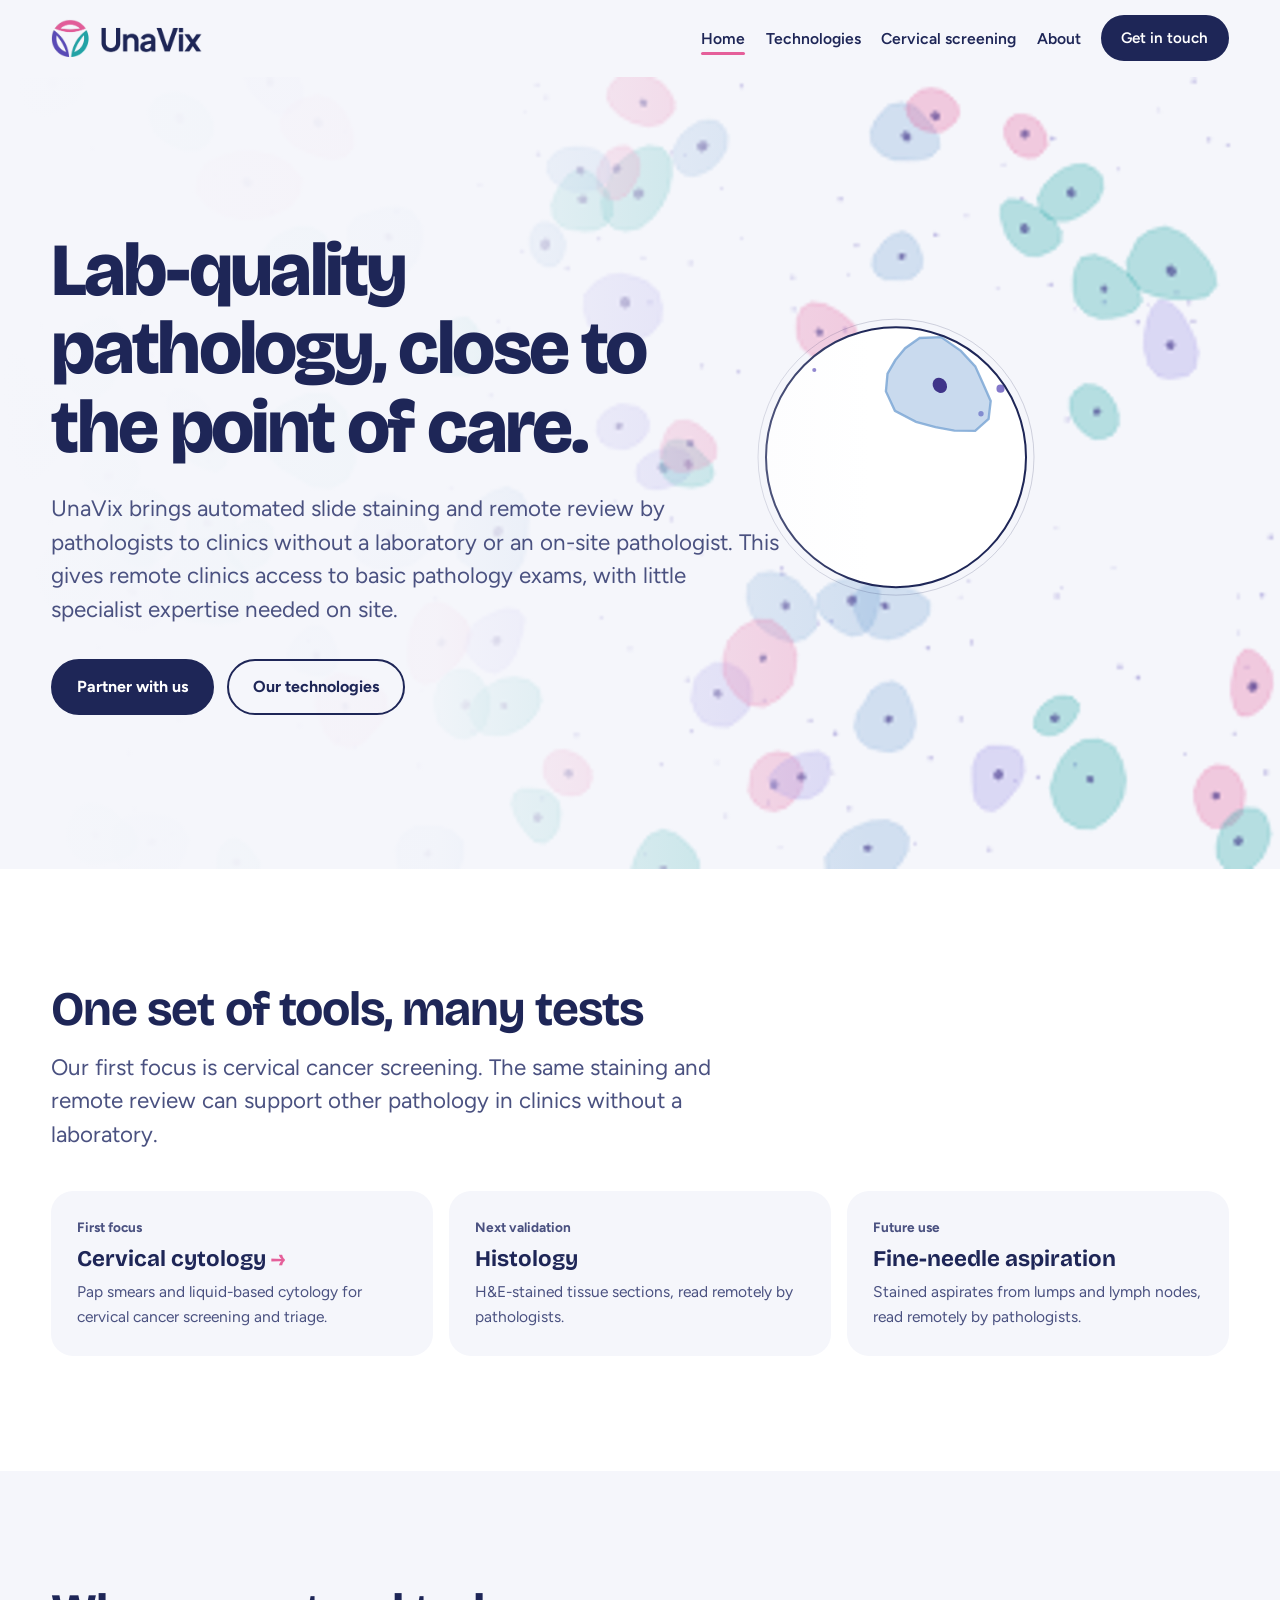
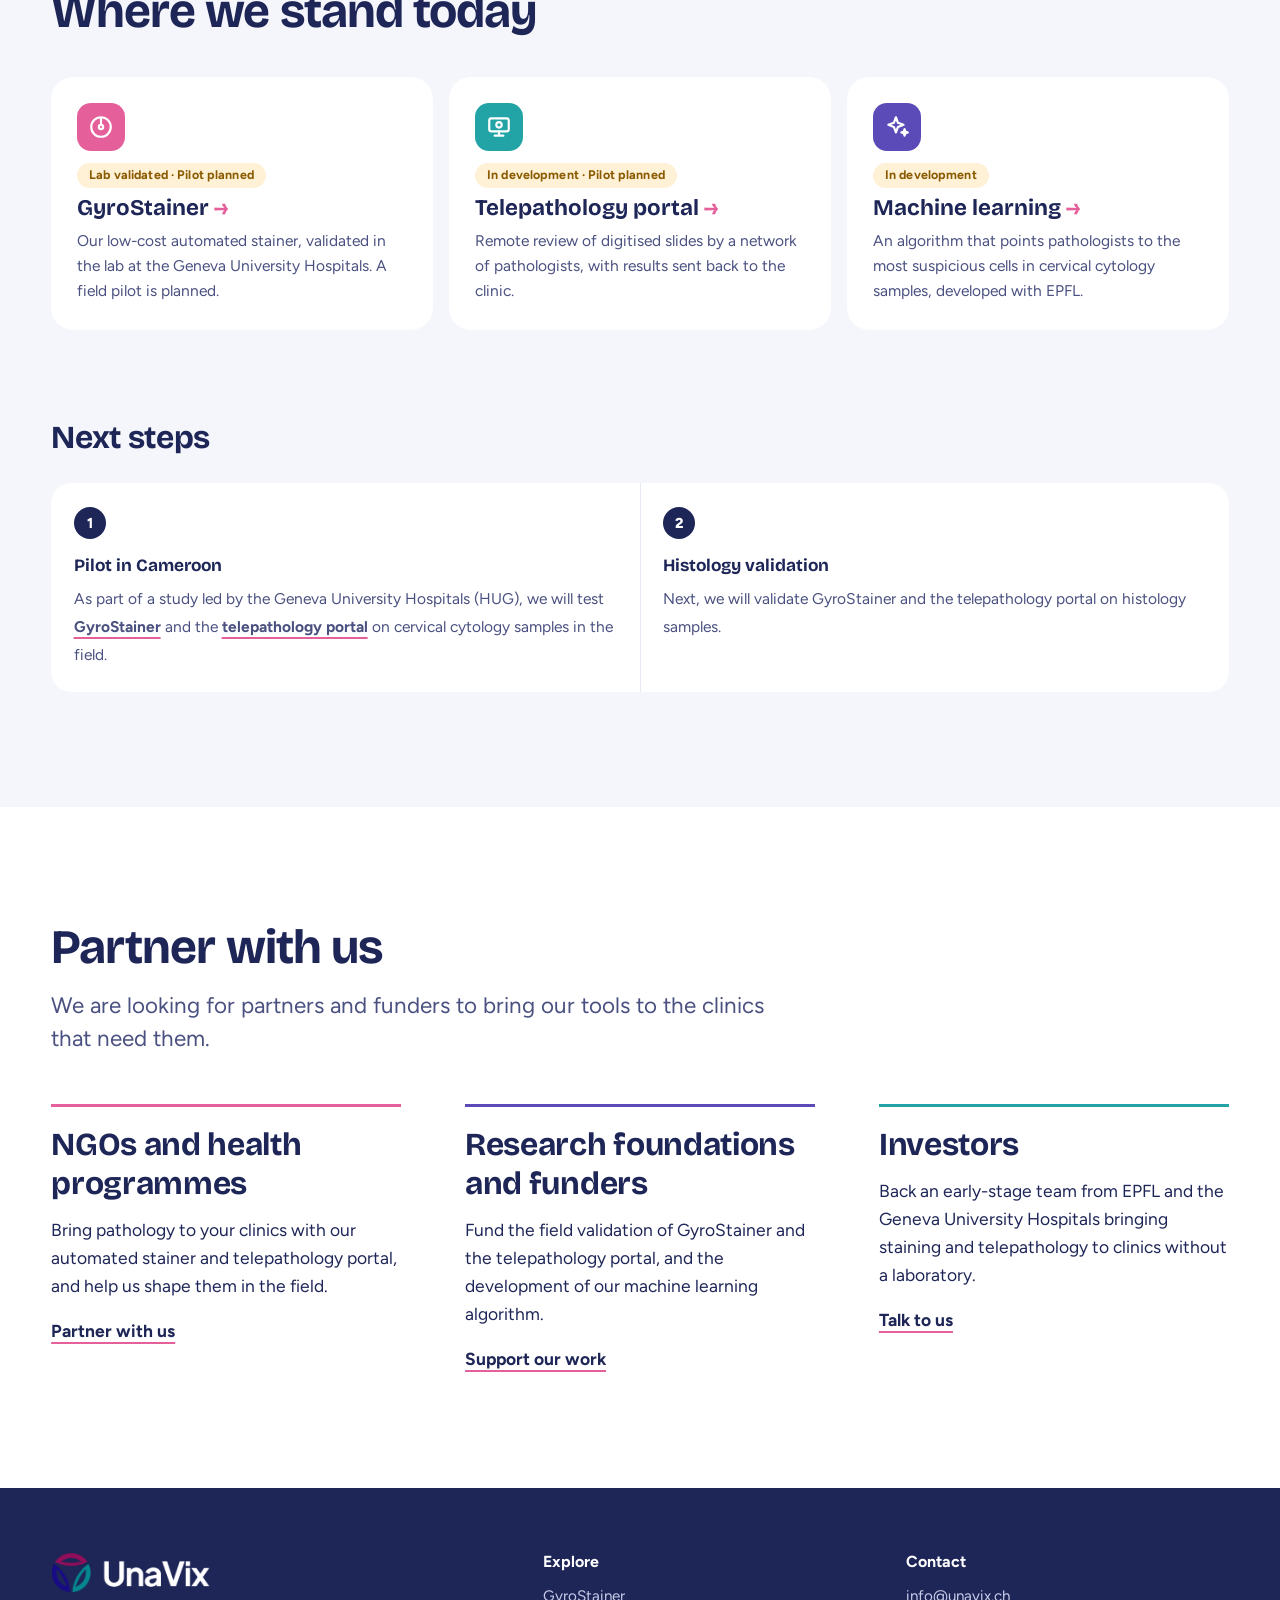
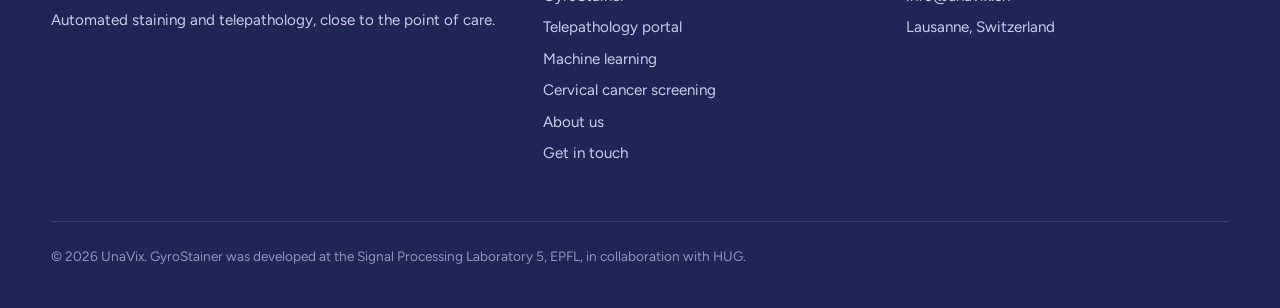
==== commit 210f641c: "Restructure around pathology: Technologies and Cervical screening pages - Home: "Lab-quality patholo" ====
--- a/index.html
+++ b/index.html
@@ -3,9 +3,9 @@
 <head>
 <meta charset="utf-8">
 <meta name="viewport" content="width=device-width, initial-scale=1">
-<title>UnaVix · Lab-quality cytology, close to the point of care</title>
+<title>UnaVix · Lab-quality pathology, close to the point of care</title>
 <meta name="description" content="UnaVix brings automated slide staining and remote review by pathologists to clinics without a laboratory or an on-site pathologist.">
-<meta property="og:title" content="UnaVix · Lab-quality cytology, close to the point of care">
+<meta property="og:title" content="UnaVix · Lab-quality pathology, close to the point of care">
 <meta property="og:description" content="UnaVix brings automated slide staining and remote review by pathologists to clinics without a laboratory or an on-site pathologist.">
 <meta property="og:image" content="https://unavix.ch/assets/img/unavix-lockup.png">
 <meta property="og:url" content="https://unavix.ch/">
@@ -18,7 +18,7 @@
 <link rel="preconnect" href="https://fonts.googleapis.com">
 <link rel="preconnect" href="https://fonts.gstatic.com" crossorigin>
 <link href="https://fonts.googleapis.com/css2?family=Plus+Jakarta+Sans:wght@700&family=Bricolage+Grotesque:opsz,wght@12..96,600;12..96,700;12..96,800&family=Figtree:wght@400;500;600;700&display=swap" rel="stylesheet">
-<link rel="stylesheet" href="assets/css/style.css?v=202611251">
+<link rel="stylesheet" href="assets/css/style.css?v=202611271">
 <script type="application/ld+json">
 {"@context":"https://schema.org","@type":"Organization","name":"UnaVix","url":"https://unavix.ch/","logo":"https://unavix.ch/assets/img/icon-512.png","email":"info@unavix.ch"}
 </script>
@@ -33,8 +33,8 @@
     </button>
     <ul class="nav-links" id="nav-links">
       <li><a href="/" aria-current="page">Home</a></li>
-      <li><a href="/solutions">Solutions</a></li>
-      <li><a href="/technology">Technology</a></li>
+      <li><a href="/technologies">Technologies</a></li>
+      <li><a href="/cervical-screening">Cervical screening</a></li>
       <li><a href="/about">About</a></li>
       <li><a class="btn" href="/get-involved">Get in touch</a></li>
     </ul>
@@ -45,129 +45,78 @@
 <section class="hero" aria-labelledby="hero-title">
   <canvas id="cells" aria-hidden="true"></canvas>
   <div class="hero-content wrap">
-    <h1 id="hero-title">Lab-quality cytology, close to the point of care.</h1>
-    <p class="lede">UnaVix brings automated slide staining and remote review by pathologists to clinics without a laboratory or an on-site pathologist. With cytology as the triage step, cervical screening programmes can screen, triage and treat women in a single visit.</p>
+    <h1 id="hero-title">Lab-quality pathology, close to the point of care.</h1>
+    <p class="lede">UnaVix brings automated slide staining and remote review by pathologists to clinics without a laboratory or an on-site pathologist. This gives remote clinics access to basic pathology exams, with little specialist expertise needed on site.</p>
     <div class="btn-row">
       <a class="btn" href="/get-involved">Partner with us</a>
-      <a class="btn btn-ghost" href="/solutions">Our solutions</a>
+      <a class="btn btn-ghost" href="/technologies">Our technologies</a>
     </div>
   </div>
 </section>
 
-<section class="burden section" aria-labelledby="burden-title">
+<section class="section bg-white" aria-labelledby="uses-title">
   <div class="wrap">
-    <h2 id="burden-title" class="burden-statement">In 2022, cervical cancer took the lives of 348,189 women<sup class="fn"><a href="#ref-1" aria-label="Reference 1">1</a></sup>.</h2>
-    <p class="burden-statement">Almost 94% of those deaths were in low- and middle-income countries<sup class="fn"><a href="#ref-1" aria-label="Reference 1">1</a></sup>. It is one of the most preventable cancers<sup class="fn"><a href="#ref-2" aria-label="Reference 2">2</a></sup>, but many women there cannot reach the services that would prevent it.</p>
-    <p class="burden-lead">Three gaps stand between these women and care:</p>
-    <div class="bottlenecks">
-      <div class="bottleneck">
-        <h3>Results take weeks</h3>
-        <p>Samples travel to a central laboratory. Many women cannot make the long journey back for their results and are lost before treatment.</p>
+    <div class="section-head">
+      <h2 id="uses-title">One set of tools, many tests</h2>
+      <p class="lede">Our first focus is cervical cancer screening. The same staining and remote review can support other pathology in clinics without a laboratory.</p>
+    </div>
+    <div class="offer-cards">
+      <a class="offer-card" href="/cervical-screening">
+        <span class="tag">First focus</span>
+        <strong>Cervical cytology</strong>
+        <span class="desc">Pap smears and liquid-based cytology for cervical cancer screening and triage.</span>
+      </a>
+      <div class="offer-card static">
+        <span class="tag">Next validation</span>
+        <strong>Histology</strong>
+        <span class="desc">H&amp;E-stained tissue sections, read remotely by pathologists.</span>
       </div>
-      <div class="bottleneck">
-        <h3>Too few pathologists</h3>
-        <p>Reading cytology needs trained cytotechnologists and pathologists, who are scarce and concentrated in city hospitals.</p>
-      </div>
-      <div class="bottleneck">
-        <h3>Manual staining varies</h3>
-        <p>Pap staining by hand depends on timing and handling. Inconsistent slides are harder to read and less reliable.</p>
+      <div class="offer-card static">
+        <span class="tag">Future use</span>
+        <strong>Fine-needle aspiration</strong>
+        <span class="desc">Stained aspirates from lumps and lymph nodes, read remotely by pathologists.</span>
       </div>
     </div>
-    <div class="sources">
-      <p>Sources</p>
-      <ol class="ref-list">
-        <li id="ref-1">Bray F. et al., Global cancer statistics 2022: GLOBOCAN estimates of incidence and mortality worldwide for 36 cancers in 185 countries, CA Cancer J Clin, 2024.</li>
-        <li id="ref-2">World Health Organization, Global strategy to accelerate the elimination of cervical cancer as a public health problem, 2020.</li>
+  </div>
+</section>
+
+<section class="section" aria-labelledby="status-title">
+  <div class="wrap">
+    <div class="section-head">
+      <h2 id="status-title">Where we stand today</h2>
+    </div>
+    <div class="offer-cards">
+      <a class="offer-card" href="/technologies#gyrostainer">
+        <span class="icon" style="background:var(--pink)"><svg viewBox="0 0 24 24" fill="none" stroke="currentColor" stroke-width="2" stroke-linecap="round" stroke-linejoin="round"><circle cx="12" cy="12" r="9"/><circle cx="12" cy="12" r="2"/><path d="M12 10V4"/></svg></span>
+        <span class="status">Lab validated · Pilot planned</span>
+        <strong>GyroStainer</strong>
+        <span class="desc">Our low-cost automated stainer, validated in the lab at the Geneva University Hospitals. A field pilot is planned.</span>
+      </a>
+      <a class="offer-card" href="/technologies#portal">
+        <span class="icon" style="background:var(--teal)"><svg viewBox="0 0 24 24" fill="none" stroke="currentColor" stroke-width="2" stroke-linecap="round" stroke-linejoin="round"><rect x="3" y="4" width="18" height="12" rx="2"/><path d="M8 20h8M12 16v4"/><circle cx="12" cy="10" r="2.5"/></svg></span>
+        <span class="status">In development · Pilot planned</span>
+        <strong>Telepathology portal</strong>
+        <span class="desc">Remote review of digitised slides by a network of pathologists, with results sent back to the clinic.</span>
+      </a>
+      <a class="offer-card" href="/technologies#ai">
+        <span class="icon" style="background:var(--violet)"><svg viewBox="0 0 24 24" fill="none" stroke="currentColor" stroke-width="2" stroke-linecap="round" stroke-linejoin="round"><path d="M11 3l1.9 5.1L18 10l-5.1 1.9L11 17l-1.9-5.1L4 10l5.1-1.9z"/><path d="M19 14l.8 2.2L22 17l-2.2.8L19 20l-.8-2.2L16 17l2.2-.8z"/></svg></span>
+        <span class="status">In development</span>
+        <strong>Machine learning</strong>
+        <span class="desc">An algorithm that points pathologists to the most suspicious cells in cervical cytology samples, developed with EPFL.</span>
+      </a>
+    </div>
+
+    <div class="sub-block" id="next-steps">
+      <h3>Next steps</h3>
+      <ol class="flow two">
+        <li><strong>Pilot in Cameroon</strong><span>As part of a study led by the Geneva University Hospitals (HUG), we will test <a class="text-link" href="/technologies#gyrostainer">GyroStainer</a> and the <a class="text-link" href="/technologies#portal">telepathology portal</a> on cervical cytology samples in the field.</span></li>
+        <li><strong>Histology validation</strong><span>Next, we will validate GyroStainer and the telepathology portal on histology samples.</span></li>
       </ol>
     </div>
   </div>
 </section>
 
-<section class="section" aria-labelledby="pathway-title">
-  <div class="wrap">
-    <div class="section-head">
-      <h2 id="pathway-title">The full pathway in a single visit</h2>
-      <p class="lede">We support the WHO's screen, triage and treat approach. Our tools bring high-quality cytology triage on site, so clinics and screening programmes can take a woman from her first test to treatment in one visit.</p>
-    </div>
-    <div class="phase-cards">
-      <div class="phase-card">
-        <p class="eyebrow">1 · Screen</p>
-        <h3>HPV self-test</h3>
-        <p>Each woman takes her own sample in private, and the clinic tests it for high-risk HPV.</p>
-      </div>
-      <div class="phase-card triage">
-        <p class="eyebrow teal">2 · Triage <span class="ours">Our tools</span></p>
-        <h3>Cytology, read remotely</h3>
-        <p>A cervical sample from HPV-positive women is stained on site by <a class="text-link" href="/solutions#gyrostainer">GyroStainer</a>, our automated stainer, and read by a pathologist through our <a class="text-link" href="/solutions#portal">telecytology portal</a>.</p>
-      </div>
-      <div class="phase-card treat">
-        <p class="eyebrow pink">3 · Treat</p>
-        <h3>Thermal ablation</h3>
-        <p>Women with precancerous lesions are treated by the clinic team in the same visit. Suspected cancers are referred to a hospital.</p>
-      </div>
-    </div>
-    <p class="mt-2"><a class="text-link" href="/technology">Follow a sample from collection to treatment</a></p>
-  </div>
-</section>
-
-<section class="section bg-white" aria-labelledby="status-title">
-  <div class="wrap">
-    <div class="section-head">
-      <h2 id="status-title">Where we stand today</h2>
-    </div>
-    <div class="offer-cards">
-      <a class="offer-card" href="/solutions#gyrostainer">
-        <span class="icon" style="background:var(--pink)"><svg viewBox="0 0 24 24" fill="none" stroke="currentColor" stroke-width="2" stroke-linecap="round" stroke-linejoin="round"><circle cx="12" cy="12" r="9"/><circle cx="12" cy="12" r="2"/><path d="M12 10V4"/></svg></span>
-        <span class="status">Lab validated · Pilot planned</span>
-        <strong>GyroStainer</strong>
-        <span class="desc">Our low-cost automated stainer, validated in the lab at the Geneva University Hospitals. A field pilot is planned.</span>
-      </a>
-      <a class="offer-card" href="/solutions#portal">
-        <span class="icon" style="background:var(--teal)"><svg viewBox="0 0 24 24" fill="none" stroke="currentColor" stroke-width="2" stroke-linecap="round" stroke-linejoin="round"><rect x="3" y="4" width="18" height="12" rx="2"/><path d="M8 20h8M12 16v4"/><circle cx="12" cy="10" r="2.5"/></svg></span>
-        <span class="status">In development · Pilot planned</span>
-        <strong>Telecytology portal</strong>
-        <span class="desc">Remote review of digitised slides by a network of pathologists, with results sent back to the clinic.</span>
-      </a>
-      <a class="offer-card" href="/solutions#ai">
-        <span class="icon" style="background:var(--violet)"><svg viewBox="0 0 24 24" fill="none" stroke="currentColor" stroke-width="2" stroke-linecap="round" stroke-linejoin="round"><path d="M11 3l1.9 5.1L18 10l-5.1 1.9L11 17l-1.9-5.1L4 10l5.1-1.9z"/><path d="M19 14l.8 2.2L22 17l-2.2.8L19 20l-.8-2.2L16 17l2.2-.8z"/></svg></span>
-        <span class="status">In development</span>
-        <strong>Machine learning</strong>
-        <span class="desc">An algorithm that points pathologists to the most suspicious cells on a slide, developed with EPFL.</span>
-      </a>
-    </div>
-
-    <div class="sub-block" id="pilot">
-      <p class="eyebrow">Next step</p>
-      <h3>Pilot in Cameroon</h3>
-      <p class="lede">As part of a study led by the Geneva University Hospitals (HUG), we will test <a class="text-link" href="/solutions#gyrostainer">GyroStainer</a> and the <a class="text-link" href="/solutions#portal">telecytology portal</a> in the field.</p>
-      <div class="pilot-cards">
-        <div class="pilot-card">
-          <p class="eyebrow">Objective</p>
-          <h4>What we measure</h4>
-          <ul>
-            <li>The staining quality of GyroStainer</li>
-            <li>How well the telecytology portal works, and how easy it is to use</li>
-          </ul>
-        </div>
-        <div class="pilot-card">
-          <p class="eyebrow teal">Design</p>
-          <h4>How we test it</h4>
-          <p>100 manually stained slides compared with 100 GyroStainer-stained slides, in the field in Cameroon.</p>
-        </div>
-        <div class="pilot-card">
-          <p class="eyebrow pink">Expected outcome</p>
-          <h4>What we expect</h4>
-          <ul>
-            <li>Staining as good as manual staining, or more consistent</li>
-            <li>Faster results, with the portal automating slide transfers</li>
-          </ul>
-        </div>
-      </div>
-    </div>
-  </div>
-</section>
-
-<section class="section" aria-labelledby="who-title">
+<section class="section bg-white" aria-labelledby="who-title">
   <div class="wrap">
     <div class="section-head">
       <h2 id="who-title">Partner with us</h2>
@@ -176,12 +125,12 @@
     <div class="audiences three">
       <div class="audience">
         <h3>NGOs and health programmes</h3>
-        <p>Add high-quality cytology triage to your clinics with our automated stainer and telecytology portal, and help us shape them in the field.</p>
+        <p>Bring pathology to your clinics with our automated stainer and telepathology portal, and help us shape them in the field.</p>
         <a class="text-link" href="/get-involved?topic=pilot">Partner with us</a>
       </div>
       <div class="audience">
         <h3>Research foundations and funders</h3>
-        <p>Fund the field validation of GyroStainer and the telecytology portal, and the development of our machine learning algorithm.</p>
+        <p>Fund the field validation of GyroStainer and the telepathology portal, and the development of our machine learning algorithm.</p>
         <a class="text-link" href="/get-involved?topic=funding">Support our work</a>
       </div>
       <div class="audience">
@@ -203,10 +152,10 @@
       <div>
         <h3>Explore</h3>
         <ul>
-          <li><a href="/solutions#gyrostainer">GyroStainer</a></li>
-          <li><a href="/solutions#portal">Telecytology portal</a></li>
-          <li><a href="/solutions#ai">Machine learning</a></li>
-          <li><a href="/technology">Our technology</a></li>
+          <li><a href="/technologies#gyrostainer">GyroStainer</a></li>
+          <li><a href="/technologies#portal">Telepathology portal</a></li>
+          <li><a href="/technologies#ai">Machine learning</a></li>
+          <li><a href="/cervical-screening">Cervical cancer screening</a></li>
           <li><a href="/about">About us</a></li>
           <li><a href="/get-involved">Get in touch</a></li>
         </ul>
@@ -222,6 +171,6 @@
     <div class="footer-base">© <span id="year">2026</span> UnaVix. GyroStainer was developed at the Signal Processing Laboratory 5, EPFL, in collaboration with HUG.</div>
   </div>
 </footer>
-<script src="assets/js/main.js?v=202611251"></script>
+<script src="assets/js/main.js?v=202611271"></script>
 </body>
 </html>
--- a/assets/css/style.css
+++ b/assets/css/style.css
@@ -360,9 +360,6 @@
 .bg-white { background: #fff; }
 .section-head { max-width: 780px; }
 .section-head .lede { margin-top: 1rem; }
-.also { display: flex; gap: .7rem; align-items: flex-start; margin-top: 1.6rem; padding: 1rem 1.2rem; border-radius: 18px; background: var(--glass); font-size: .97rem; max-width: 62ch; }
-.also::before { content: ""; width: 10px; height: 10px; margin-top: .5em; border-radius: 50%; background: var(--pink); flex: none; }
-.also p { margin: 0; }
 
 /* offer cards (home + solutions) */
 .offer-cards { display: grid; grid-template-columns: repeat(3, 1fr); gap: 1rem; margin-top: 2.5rem; }
@@ -398,13 +395,8 @@
 .pf-report .pf-notes-label { margin-top: 1rem; font-weight: 700; font-size: .95rem; }
 .pf-report textarea { min-height: 130px; font-size: .9rem; line-height: 1.45; }
 
-/* ---------- data flow animation ---------- */
-.dataflow { margin-top: 2rem; max-width: 900px; }
-
-.dataflow-stage { background: #fff; border-radius: 24px; padding: clamp(.5rem, 2vw, 1.2rem); }
-.dataflow-stage svg { width: 100%; height: auto; display: block; }
-.anim-top { display: flex; justify-content: space-between; align-items: center; gap: 1rem; margin-bottom: .6rem; }
-.anim-top p { margin: 0; font-weight: 700; }
+/* ---------- step lists (AI animation) ---------- */
+
 .step-list { list-style: none; margin: 0; padding: 0; display: grid; gap: .2rem; }
 .step-list li { display: grid; grid-template-columns: 30px 1fr; gap: .1rem .8rem; padding: .6rem .8rem; border-radius: 14px; cursor: pointer; opacity: .5; transition: background .25s, opacity .25s; }
 .step-list li b { grid-row: span 2; display: grid; place-items: center; width: 30px; height: 30px; border-radius: 50%; background: var(--mist); font-size: .85rem; }
@@ -415,12 +407,6 @@
 .step-list strong { font-family: var(--display); font-size: 1.05rem; }
 .step-list span { color: var(--ink-soft); font-size: .93rem; }
 
-#df-svg text { font-family: var(--body); }
-#df-svg .lane { stroke: #C6CAE0; stroke-width: 3; stroke-dasharray: 2 8; stroke-linecap: round; fill: none; }
-#df-svg .arrow { stroke: #9AA0C4; stroke-width: 3; fill: none; stroke-linecap: round; stroke-linejoin: round; }
-#df-svg .lane-label { font-size: 13px; font-weight: 600; fill: var(--ink-soft); }
-#df-svg .node-title { font: 800 20px var(--display); fill: var(--ink); }
-@media (prefers-reduced-motion: reduce) { #df-svg circle[opacity] { display: none; } }
 
 /* ---------- AI animation ---------- */
 .ai-demo { display: grid; grid-template-columns: minmax(0, 1.25fr) minmax(0, 1fr); gap: clamp(1.5rem, 4vw, 3.5rem); align-items: center; margin-top: 2.5rem; }
@@ -484,14 +470,14 @@
 /* ---------- "our tools" tag ---------- */
 .ours { display: inline-block; margin-left: .45rem; padding: .15rem .6rem; border-radius: 999px; background: #E1F4F4; color: #136F71; font-family: var(--body); font-size: .72rem; font-weight: 700; letter-spacing: .02em; line-height: 1.4; text-transform: none; vertical-align: middle; }
 
-/* ---------- pilot ---------- */
-.pilot-cards { display: grid; grid-template-columns: repeat(3, minmax(0, 1fr)); gap: 1rem; margin-top: 2rem; }
-.pilot-card { background: var(--glass); border-radius: 22px; padding: clamp(1.3rem, 2.5vw, 1.8rem); }
-.pilot-card .eyebrow { font-family: var(--body); font-size: .78rem; font-weight: 700; text-transform: uppercase; letter-spacing: .06em; margin-bottom: .5rem; }
-.pilot-card h4 { margin: 0 0 .75rem; font-family: var(--display); font-size: var(--step-1); line-height: 1.2; }
-.pilot-card p:not(.eyebrow) { margin: 0; color: var(--ink-soft); }
-.pilot-card ul { list-style: none; margin: 0; padding: 0; }
-.pilot-card li { position: relative; padding-left: 1.1rem; margin-bottom: .65rem; color: var(--ink-soft); }
-.pilot-card li:last-child { margin-bottom: 0; }
-.pilot-card li::before { content: ""; position: absolute; left: 0; top: .62em; width: 6px; height: 6px; border-radius: 50%; background: var(--ink-soft); }
-@media (max-width: 860px) { .pilot-cards { grid-template-columns: 1fr; } }
+/* ---------- GyroStainer key figures ---------- */
+.gs-specs { list-style: none; margin: 1.6rem 0 0; padding: 0; display: grid; grid-template-columns: repeat(3, minmax(0, 1fr)); gap: .6rem; max-width: 520px; }
+.gs-specs li { background: var(--glass); border-radius: 16px; padding: .9rem 1rem; }
+.gs-specs strong { display: block; font-family: var(--display); font-size: var(--step-2); line-height: 1; }
+.gs-specs span { display: block; margin-top: .35rem; font-size: .88rem; line-height: 1.3; color: var(--ink-soft); }
+
+/* ---------- two-step list, non-link cards ---------- */
+.flow.two { grid-template-columns: repeat(2, minmax(0, 1fr)); margin-top: 1.6rem; }
+@media (max-width: 860px) { .flow.two { grid-template-columns: 1fr; } }
+.offer-card.static:hover { border-color: transparent; }
+.offer-card.static strong::after { content: none; }
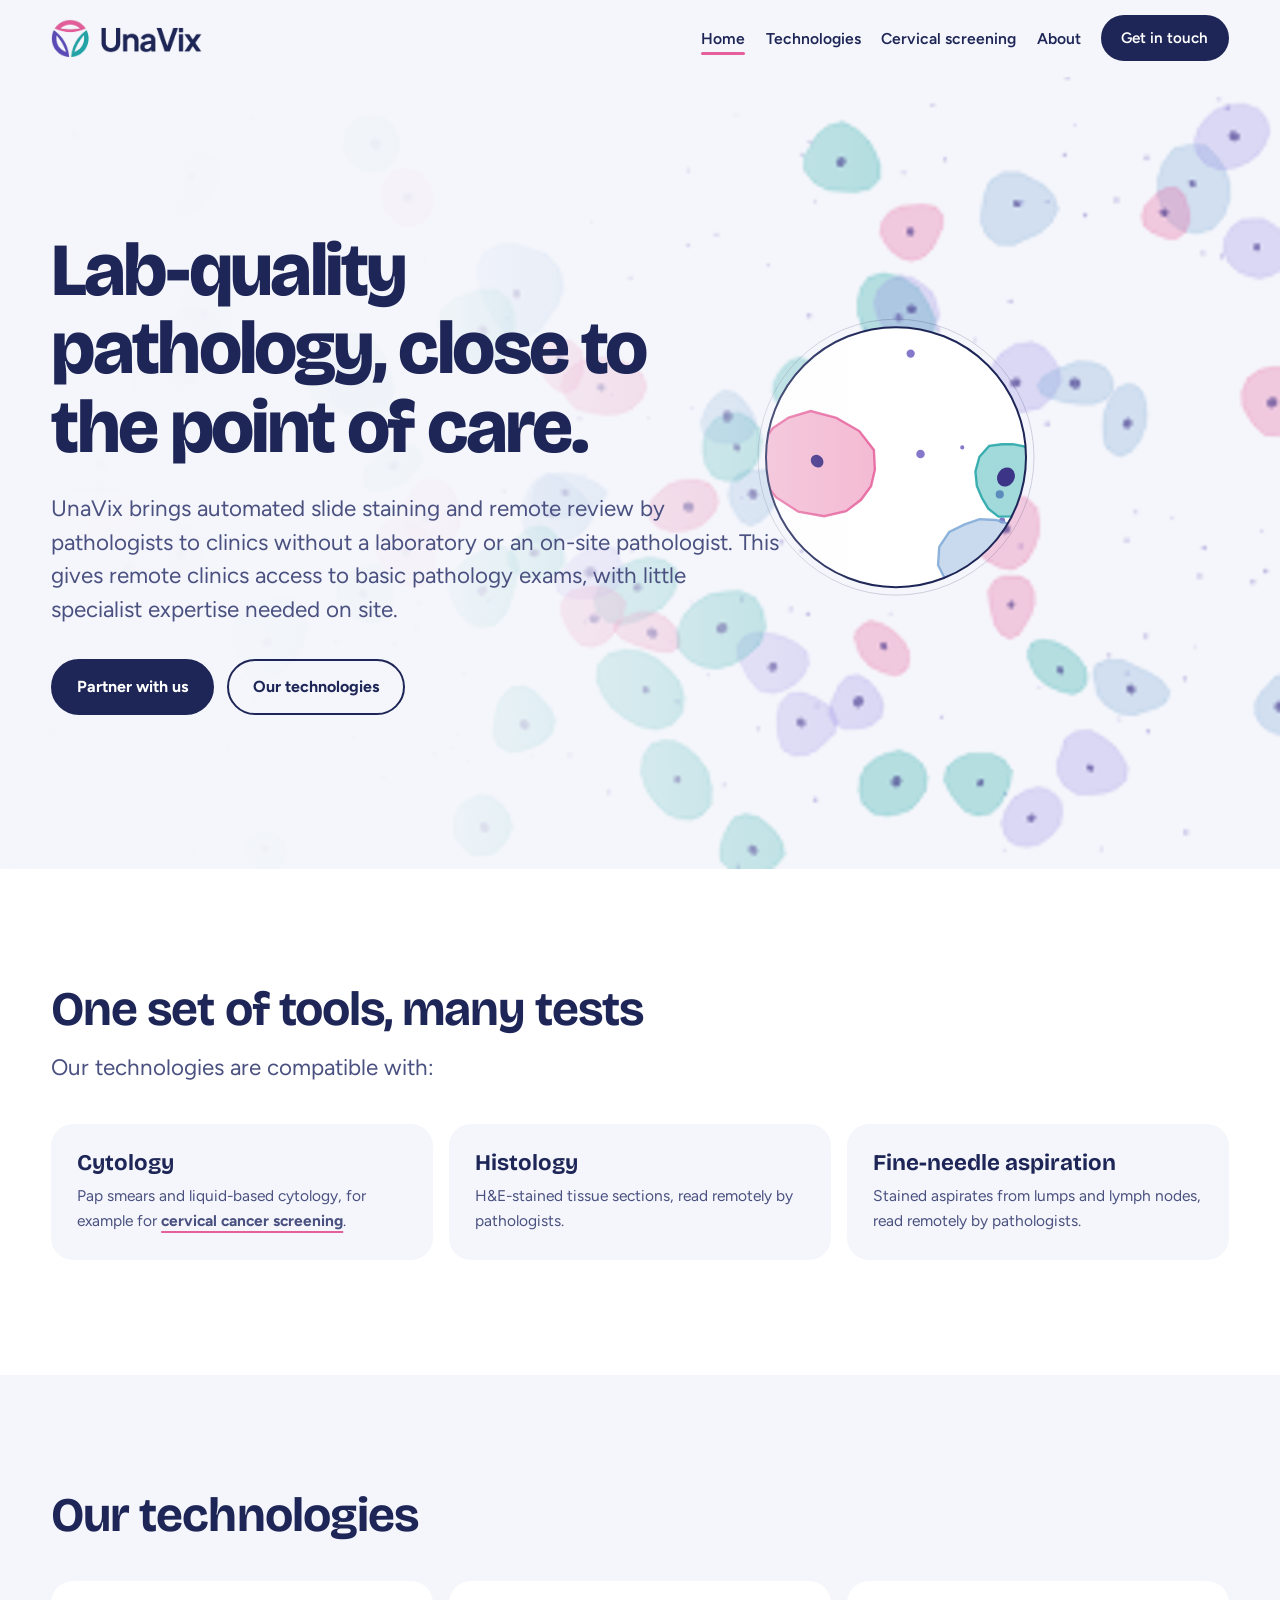
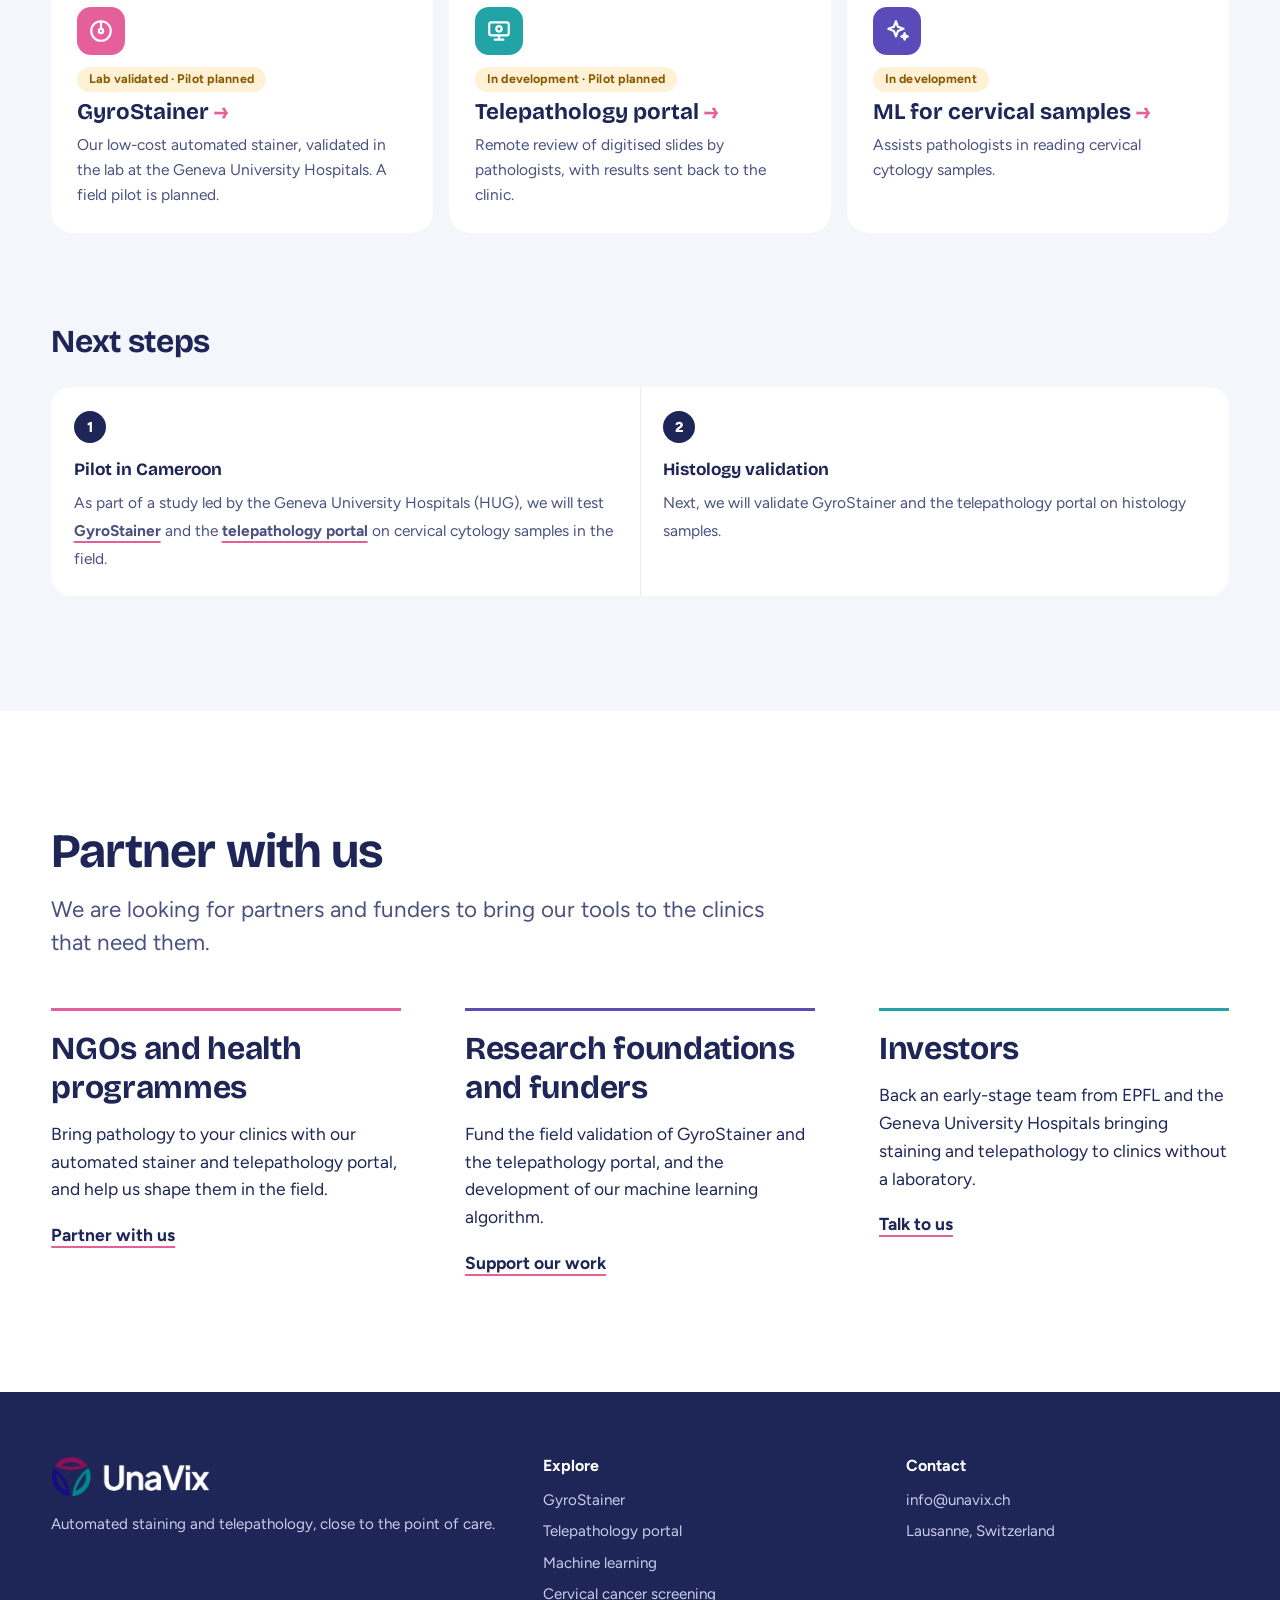
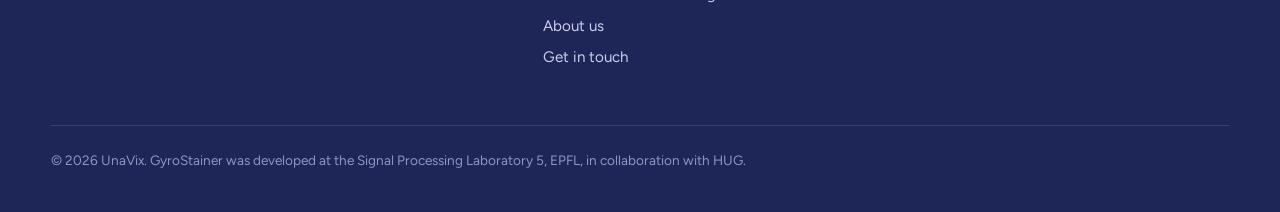
==== commit 64fc74a7: "Technologies: own ML section, pathologist options, protocol text - Home: "Our technologies" status s" ====
--- a/index.html
+++ b/index.html
@@ -18,7 +18,7 @@
 <link rel="preconnect" href="https://fonts.googleapis.com">
 <link rel="preconnect" href="https://fonts.gstatic.com" crossorigin>
 <link href="https://fonts.googleapis.com/css2?family=Plus+Jakarta+Sans:wght@700&family=Bricolage+Grotesque:opsz,wght@12..96,600;12..96,700;12..96,800&family=Figtree:wght@400;500;600;700&display=swap" rel="stylesheet">
-<link rel="stylesheet" href="assets/css/style.css?v=202611271">
+<link rel="stylesheet" href="assets/css/style.css?v=202611272">
 <script type="application/ld+json">
 {"@context":"https://schema.org","@type":"Organization","name":"UnaVix","url":"https://unavix.ch/","logo":"https://unavix.ch/assets/img/icon-512.png","email":"info@unavix.ch"}
 </script>
@@ -58,21 +58,18 @@
   <div class="wrap">
     <div class="section-head">
       <h2 id="uses-title">One set of tools, many tests</h2>
-      <p class="lede">Our first focus is cervical cancer screening. The same staining and remote review can support other pathology in clinics without a laboratory.</p>
+      <p class="lede">Our technologies are compatible with:</p>
     </div>
     <div class="offer-cards">
-      <a class="offer-card" href="/cervical-screening">
-        <span class="tag">First focus</span>
-        <strong>Cervical cytology</strong>
-        <span class="desc">Pap smears and liquid-based cytology for cervical cancer screening and triage.</span>
-      </a>
       <div class="offer-card static">
-        <span class="tag">Next validation</span>
+        <strong>Cytology</strong>
+        <span class="desc">Pap smears and liquid-based cytology, for example for <a class="text-link" href="/cervical-screening">cervical cancer screening</a>.</span>
+      </div>
+      <div class="offer-card static">
         <strong>Histology</strong>
         <span class="desc">H&amp;E-stained tissue sections, read remotely by pathologists.</span>
       </div>
       <div class="offer-card static">
-        <span class="tag">Future use</span>
         <strong>Fine-needle aspiration</strong>
         <span class="desc">Stained aspirates from lumps and lymph nodes, read remotely by pathologists.</span>
       </div>
@@ -83,7 +80,7 @@
 <section class="section" aria-labelledby="status-title">
   <div class="wrap">
     <div class="section-head">
-      <h2 id="status-title">Where we stand today</h2>
+      <h2 id="status-title">Our technologies</h2>
     </div>
     <div class="offer-cards">
       <a class="offer-card" href="/technologies#gyrostainer">
@@ -96,13 +93,13 @@
         <span class="icon" style="background:var(--teal)"><svg viewBox="0 0 24 24" fill="none" stroke="currentColor" stroke-width="2" stroke-linecap="round" stroke-linejoin="round"><rect x="3" y="4" width="18" height="12" rx="2"/><path d="M8 20h8M12 16v4"/><circle cx="12" cy="10" r="2.5"/></svg></span>
         <span class="status">In development · Pilot planned</span>
         <strong>Telepathology portal</strong>
-        <span class="desc">Remote review of digitised slides by a network of pathologists, with results sent back to the clinic.</span>
+        <span class="desc">Remote review of digitised slides by pathologists, with results sent back to the clinic.</span>
       </a>
       <a class="offer-card" href="/technologies#ai">
         <span class="icon" style="background:var(--violet)"><svg viewBox="0 0 24 24" fill="none" stroke="currentColor" stroke-width="2" stroke-linecap="round" stroke-linejoin="round"><path d="M11 3l1.9 5.1L18 10l-5.1 1.9L11 17l-1.9-5.1L4 10l5.1-1.9z"/><path d="M19 14l.8 2.2L22 17l-2.2.8L19 20l-.8-2.2L16 17l2.2-.8z"/></svg></span>
         <span class="status">In development</span>
-        <strong>Machine learning</strong>
-        <span class="desc">An algorithm that points pathologists to the most suspicious cells in cervical cytology samples, developed with EPFL.</span>
+        <strong>ML for cervical samples</strong>
+        <span class="desc">Assists pathologists in reading cervical cytology samples.</span>
       </a>
     </div>
 
@@ -171,6 +168,6 @@
     <div class="footer-base">© <span id="year">2026</span> UnaVix. GyroStainer was developed at the Signal Processing Laboratory 5, EPFL, in collaboration with HUG.</div>
   </div>
 </footer>
-<script src="assets/js/main.js?v=202611271"></script>
+<script src="assets/js/main.js?v=202611272"></script>
 </body>
 </html>
--- a/assets/css/style.css
+++ b/assets/css/style.css
@@ -481,3 +481,10 @@
 @media (max-width: 860px) { .flow.two { grid-template-columns: 1fr; } }
 .offer-card.static:hover { border-color: transparent; }
 .offer-card.static strong::after { content: none; }
+
+/* ---------- who reads the slides ---------- */
+.choice-cards { display: grid; grid-template-columns: repeat(2, minmax(0, 1fr)); gap: 1rem; margin-top: 1.6rem; }
+.choice-card { background: #fff; border-radius: 22px; padding: clamp(1.3rem, 2.5vw, 1.8rem); }
+.choice-card h4 { margin: 0 0 .5rem; font-family: var(--display); font-size: var(--step-1); line-height: 1.2; }
+.choice-card p { margin: 0; color: var(--ink-soft); }
+@media (max-width: 760px) { .choice-cards { grid-template-columns: 1fr; } }
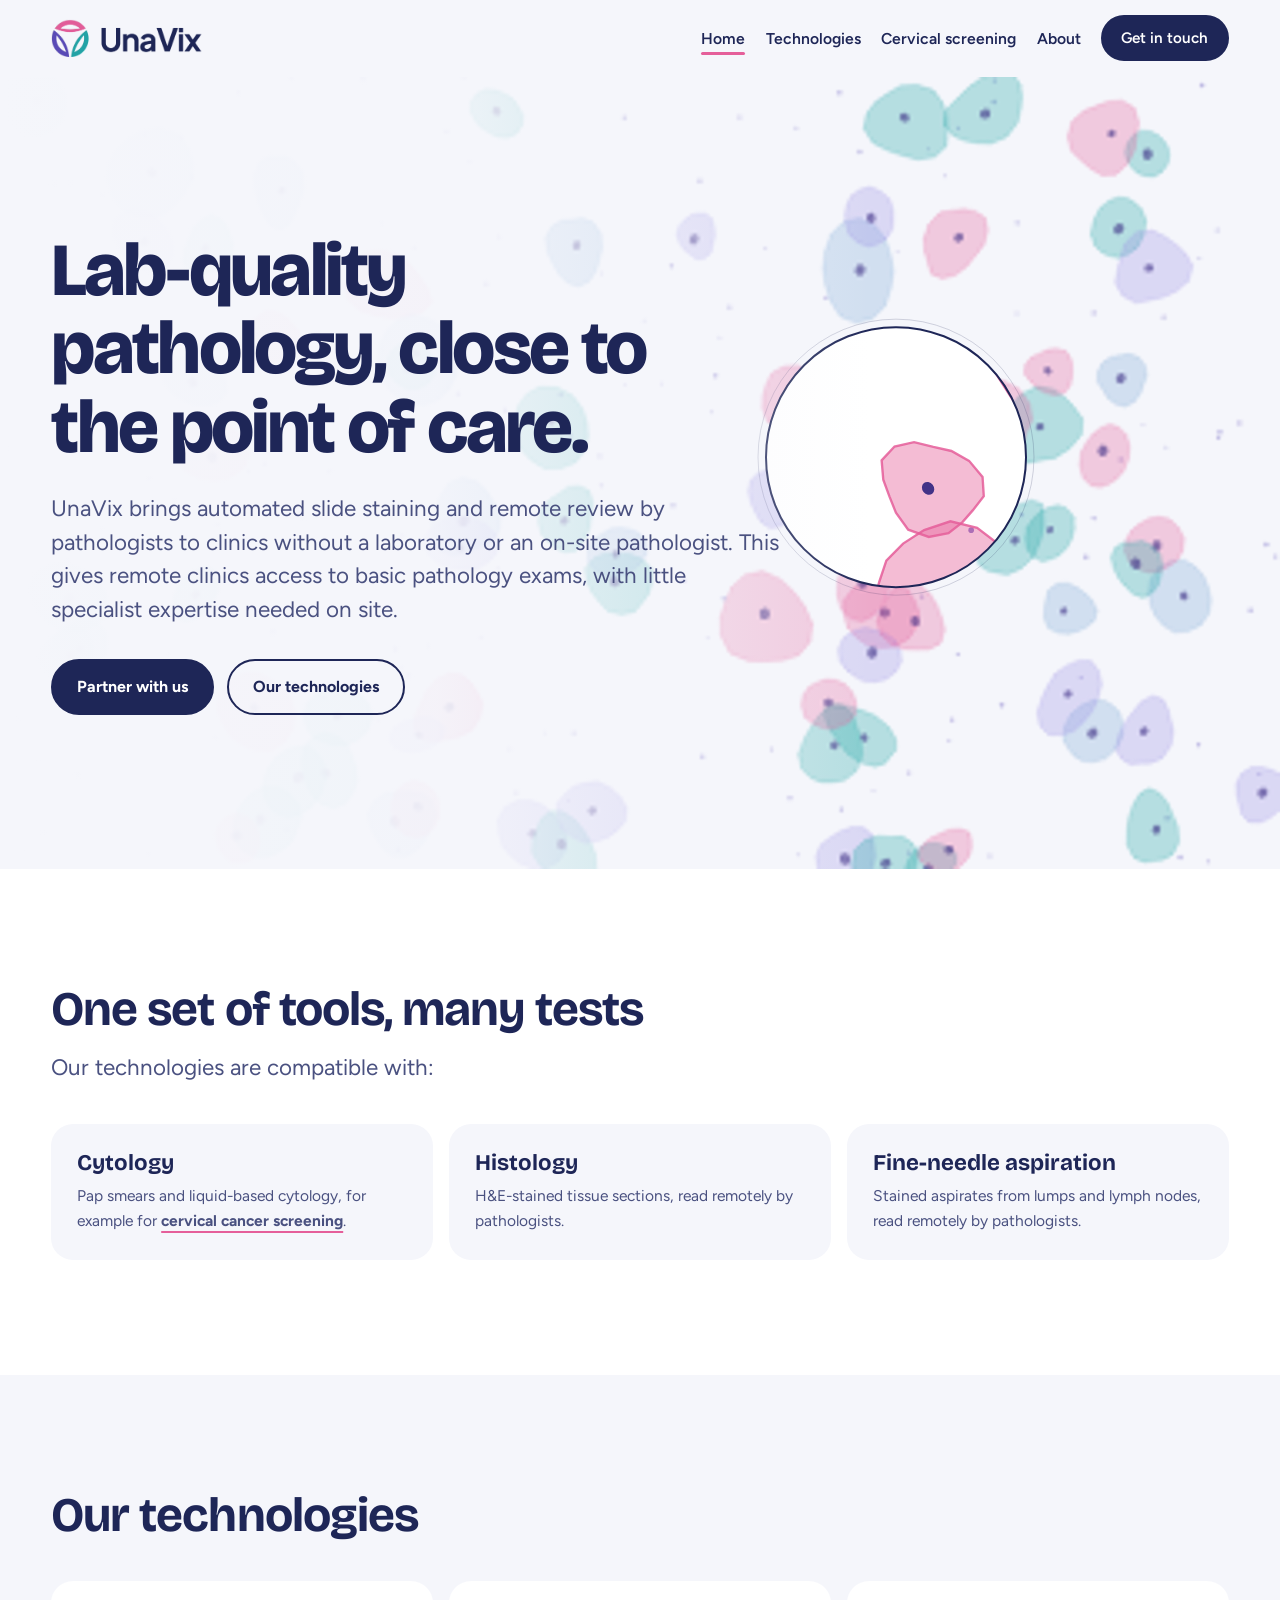
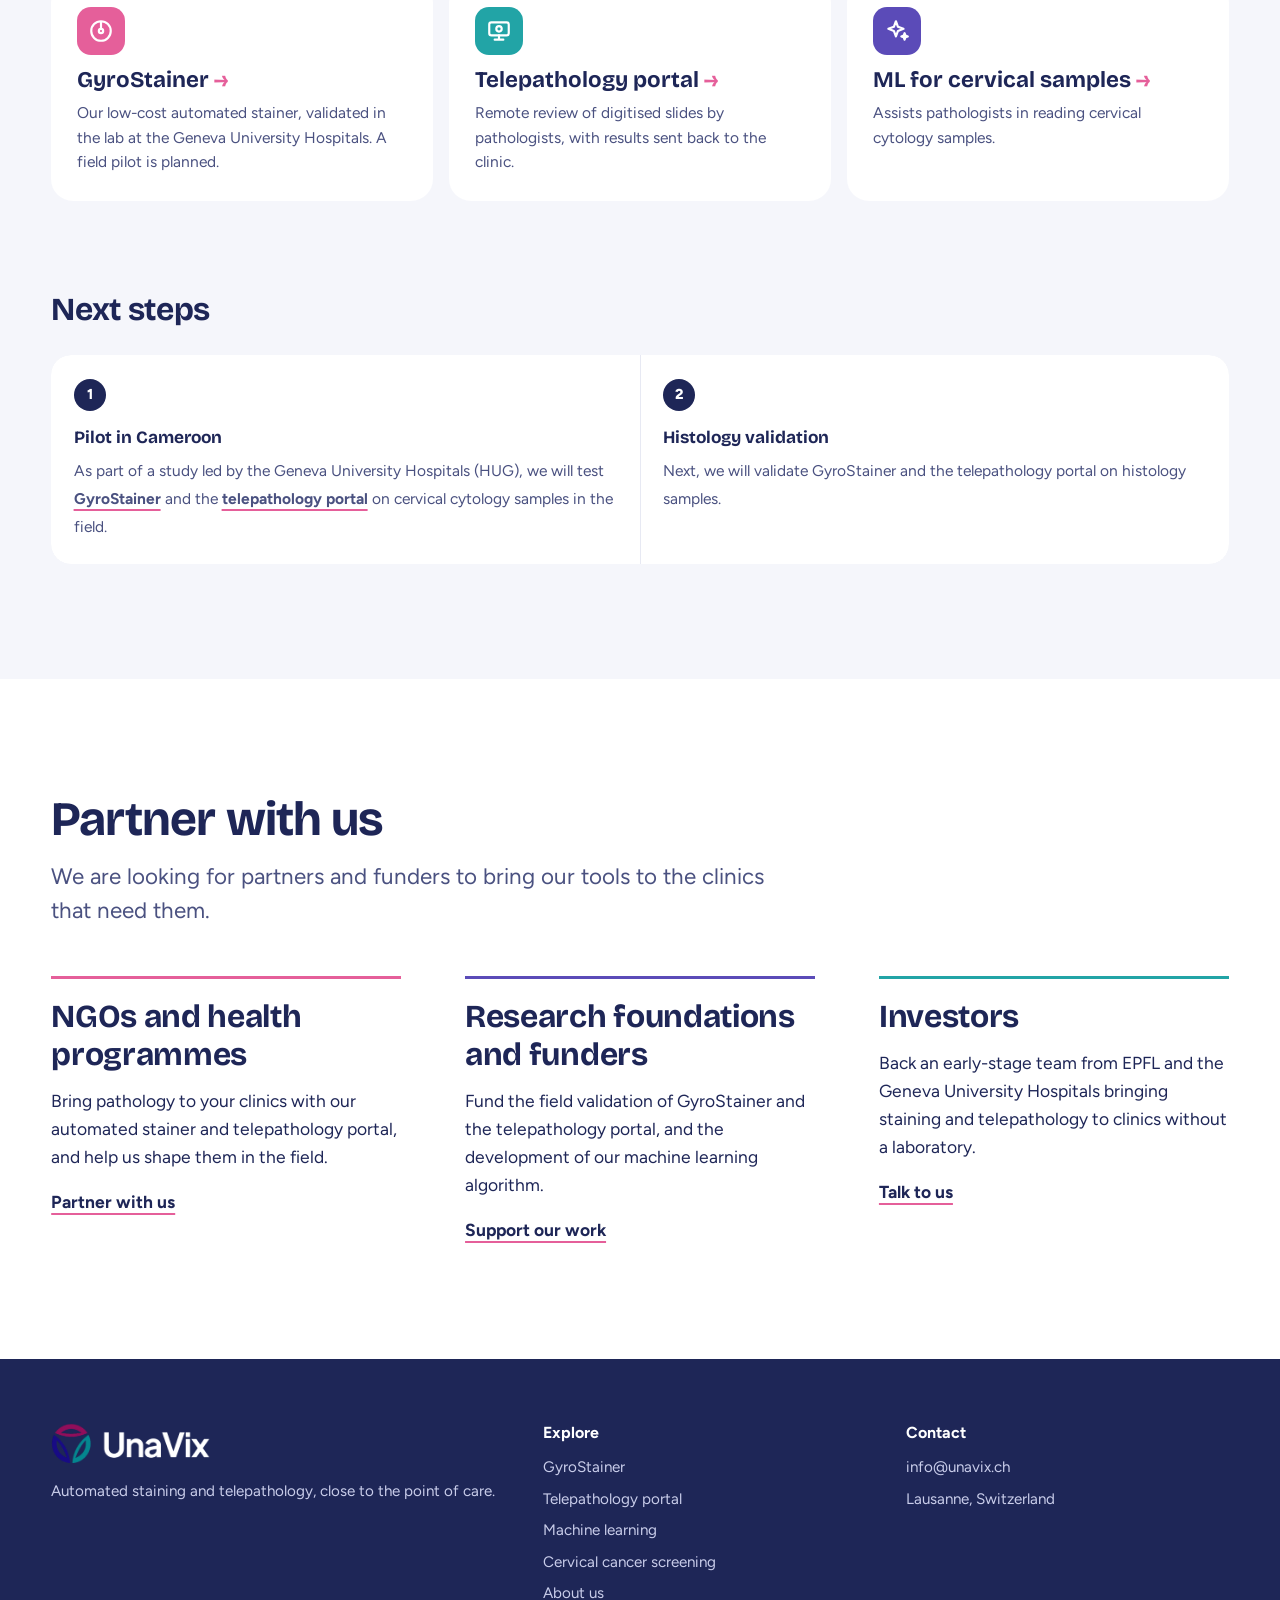
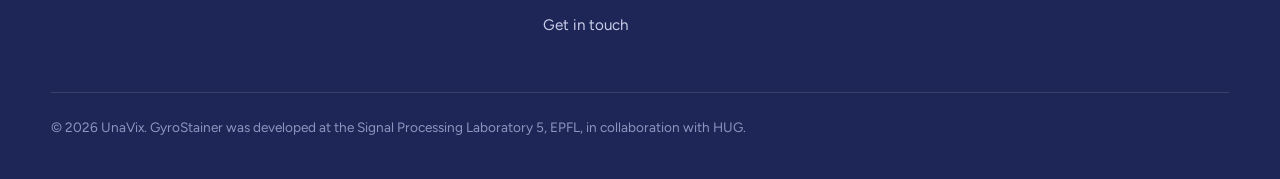
==== commit 7a693bdc: "Remove status pills across the site Co-Authored-By: Claude Opus 5.5 <noreply@anthropic.com>" ====
--- a/index.html
+++ b/index.html
@@ -18,7 +18,7 @@
 <link rel="preconnect" href="https://fonts.googleapis.com">
 <link rel="preconnect" href="https://fonts.gstatic.com" crossorigin>
 <link href="https://fonts.googleapis.com/css2?family=Plus+Jakarta+Sans:wght@700&family=Bricolage+Grotesque:opsz,wght@12..96,600;12..96,700;12..96,800&family=Figtree:wght@400;500;600;700&display=swap" rel="stylesheet">
-<link rel="stylesheet" href="assets/css/style.css?v=202611272">
+<link rel="stylesheet" href="assets/css/style.css?v=202611273">
 <script type="application/ld+json">
 {"@context":"https://schema.org","@type":"Organization","name":"UnaVix","url":"https://unavix.ch/","logo":"https://unavix.ch/assets/img/icon-512.png","email":"info@unavix.ch"}
 </script>
@@ -85,19 +85,16 @@
     <div class="offer-cards">
       <a class="offer-card" href="/technologies#gyrostainer">
         <span class="icon" style="background:var(--pink)"><svg viewBox="0 0 24 24" fill="none" stroke="currentColor" stroke-width="2" stroke-linecap="round" stroke-linejoin="round"><circle cx="12" cy="12" r="9"/><circle cx="12" cy="12" r="2"/><path d="M12 10V4"/></svg></span>
-        <span class="status">Lab validated · Pilot planned</span>
         <strong>GyroStainer</strong>
         <span class="desc">Our low-cost automated stainer, validated in the lab at the Geneva University Hospitals. A field pilot is planned.</span>
       </a>
       <a class="offer-card" href="/technologies#portal">
         <span class="icon" style="background:var(--teal)"><svg viewBox="0 0 24 24" fill="none" stroke="currentColor" stroke-width="2" stroke-linecap="round" stroke-linejoin="round"><rect x="3" y="4" width="18" height="12" rx="2"/><path d="M8 20h8M12 16v4"/><circle cx="12" cy="10" r="2.5"/></svg></span>
-        <span class="status">In development · Pilot planned</span>
         <strong>Telepathology portal</strong>
         <span class="desc">Remote review of digitised slides by pathologists, with results sent back to the clinic.</span>
       </a>
       <a class="offer-card" href="/technologies#ai">
         <span class="icon" style="background:var(--violet)"><svg viewBox="0 0 24 24" fill="none" stroke="currentColor" stroke-width="2" stroke-linecap="round" stroke-linejoin="round"><path d="M11 3l1.9 5.1L18 10l-5.1 1.9L11 17l-1.9-5.1L4 10l5.1-1.9z"/><path d="M19 14l.8 2.2L22 17l-2.2.8L19 20l-.8-2.2L16 17l2.2-.8z"/></svg></span>
-        <span class="status">In development</span>
         <strong>ML for cervical samples</strong>
         <span class="desc">Assists pathologists in reading cervical cytology samples.</span>
       </a>
@@ -168,6 +165,6 @@
     <div class="footer-base">© <span id="year">2026</span> UnaVix. GyroStainer was developed at the Signal Processing Laboratory 5, EPFL, in collaboration with HUG.</div>
   </div>
 </footer>
-<script src="assets/js/main.js?v=202611272"></script>
+<script src="assets/js/main.js?v=202611273"></script>
 </body>
 </html>
--- a/assets/css/style.css
+++ b/assets/css/style.css
@@ -459,10 +459,7 @@
 .people .partner-logos { justify-content: center; }
 [id] { scroll-margin-top: 96px; }
 
-/* ---------- status pills ---------- */
-.status { display: inline-block; width: fit-content; font-family: var(--body); font-size: .78rem; font-weight: 700; letter-spacing: .01em; line-height: 1.3; padding: .28rem .75rem; border-radius: 999px; background: #FFF1D6; color: #8A5A00; vertical-align: middle; }
-h2 + .status { margin-top: .9rem; }
-.lede .status { margin-left: .3rem; }
+/* ---------- three audiences ---------- */
 .audiences.three { grid-template-columns: repeat(3, 1fr); }
 @media (max-width: 960px) { .audiences.three { grid-template-columns: 1fr; } }
 .audience:nth-child(3) { border-color: var(--teal); }
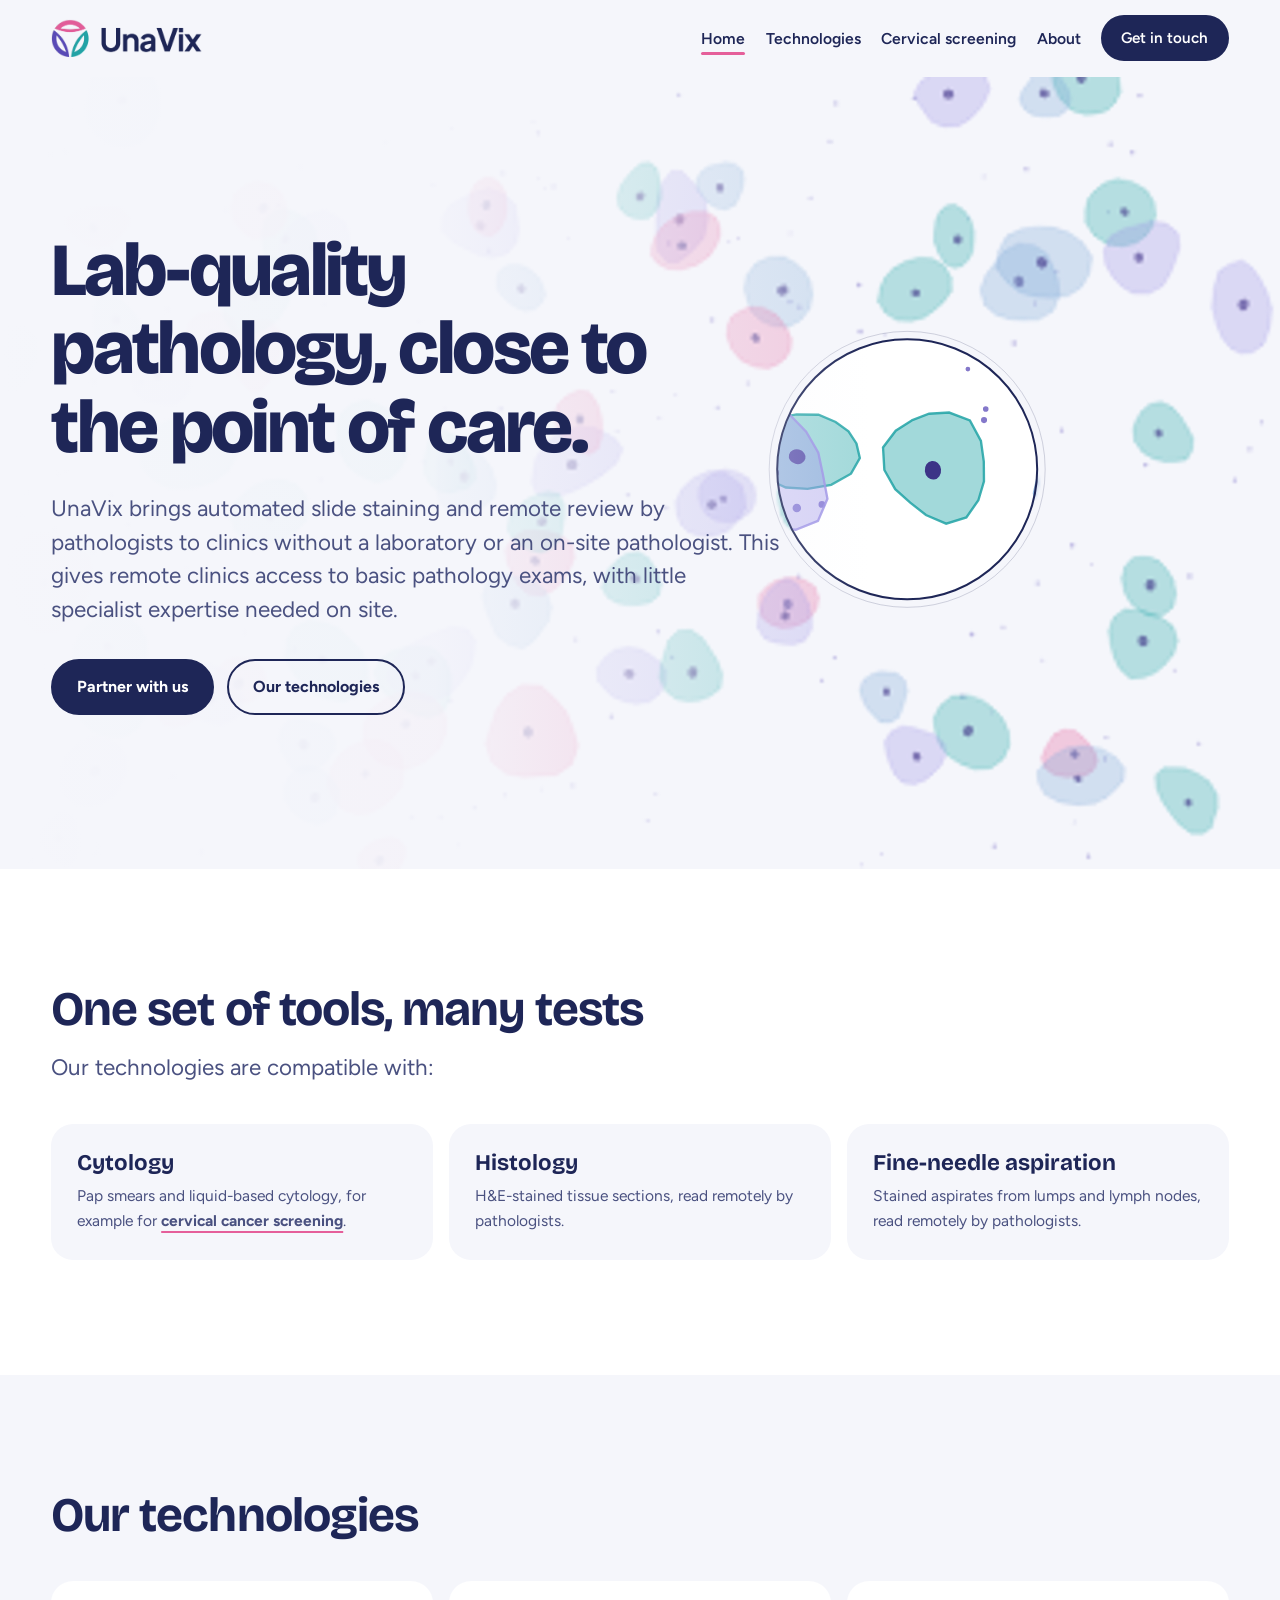
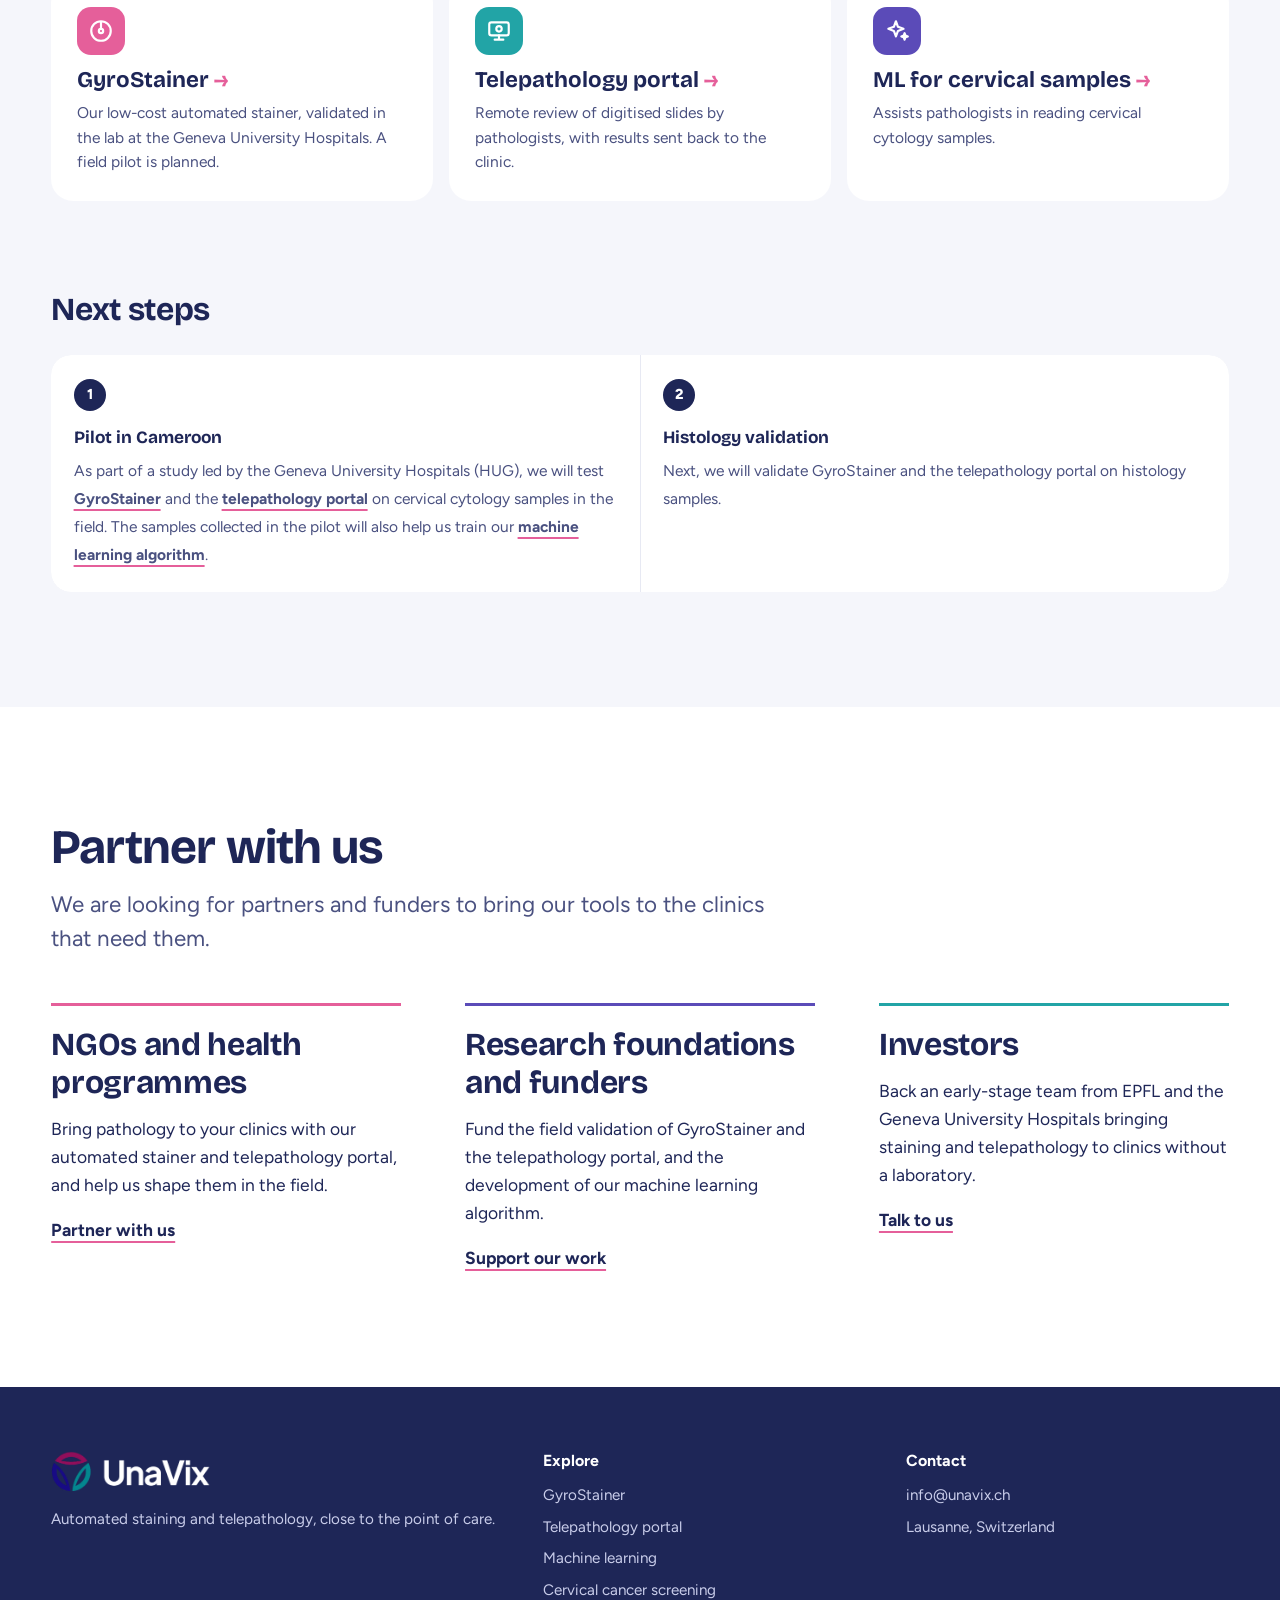
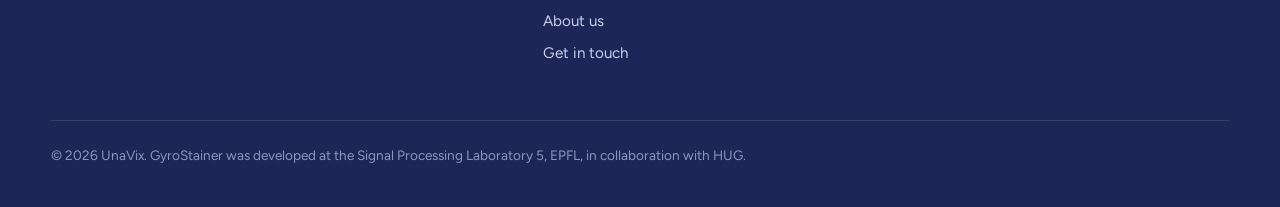
==== commit 717498a1: "Next steps: pilot samples will help train the ML algorithm Co-Authored-By: Claude Opus 5.5 <noreply@" ====
--- a/index.html
+++ b/index.html
@@ -103,7 +103,7 @@
     <div class="sub-block" id="next-steps">
       <h3>Next steps</h3>
       <ol class="flow two">
-        <li><strong>Pilot in Cameroon</strong><span>As part of a study led by the Geneva University Hospitals (HUG), we will test <a class="text-link" href="/technologies#gyrostainer">GyroStainer</a> and the <a class="text-link" href="/technologies#portal">telepathology portal</a> on cervical cytology samples in the field.</span></li>
+        <li><strong>Pilot in Cameroon</strong><span>As part of a study led by the Geneva University Hospitals (HUG), we will test <a class="text-link" href="/technologies#gyrostainer">GyroStainer</a> and the <a class="text-link" href="/technologies#portal">telepathology portal</a> on cervical cytology samples in the field. The samples collected in the pilot will also help us train our <a class="text-link" href="/technologies#ai">machine learning algorithm</a>.</span></li>
         <li><strong>Histology validation</strong><span>Next, we will validate GyroStainer and the telepathology portal on histology samples.</span></li>
       </ol>
     </div>
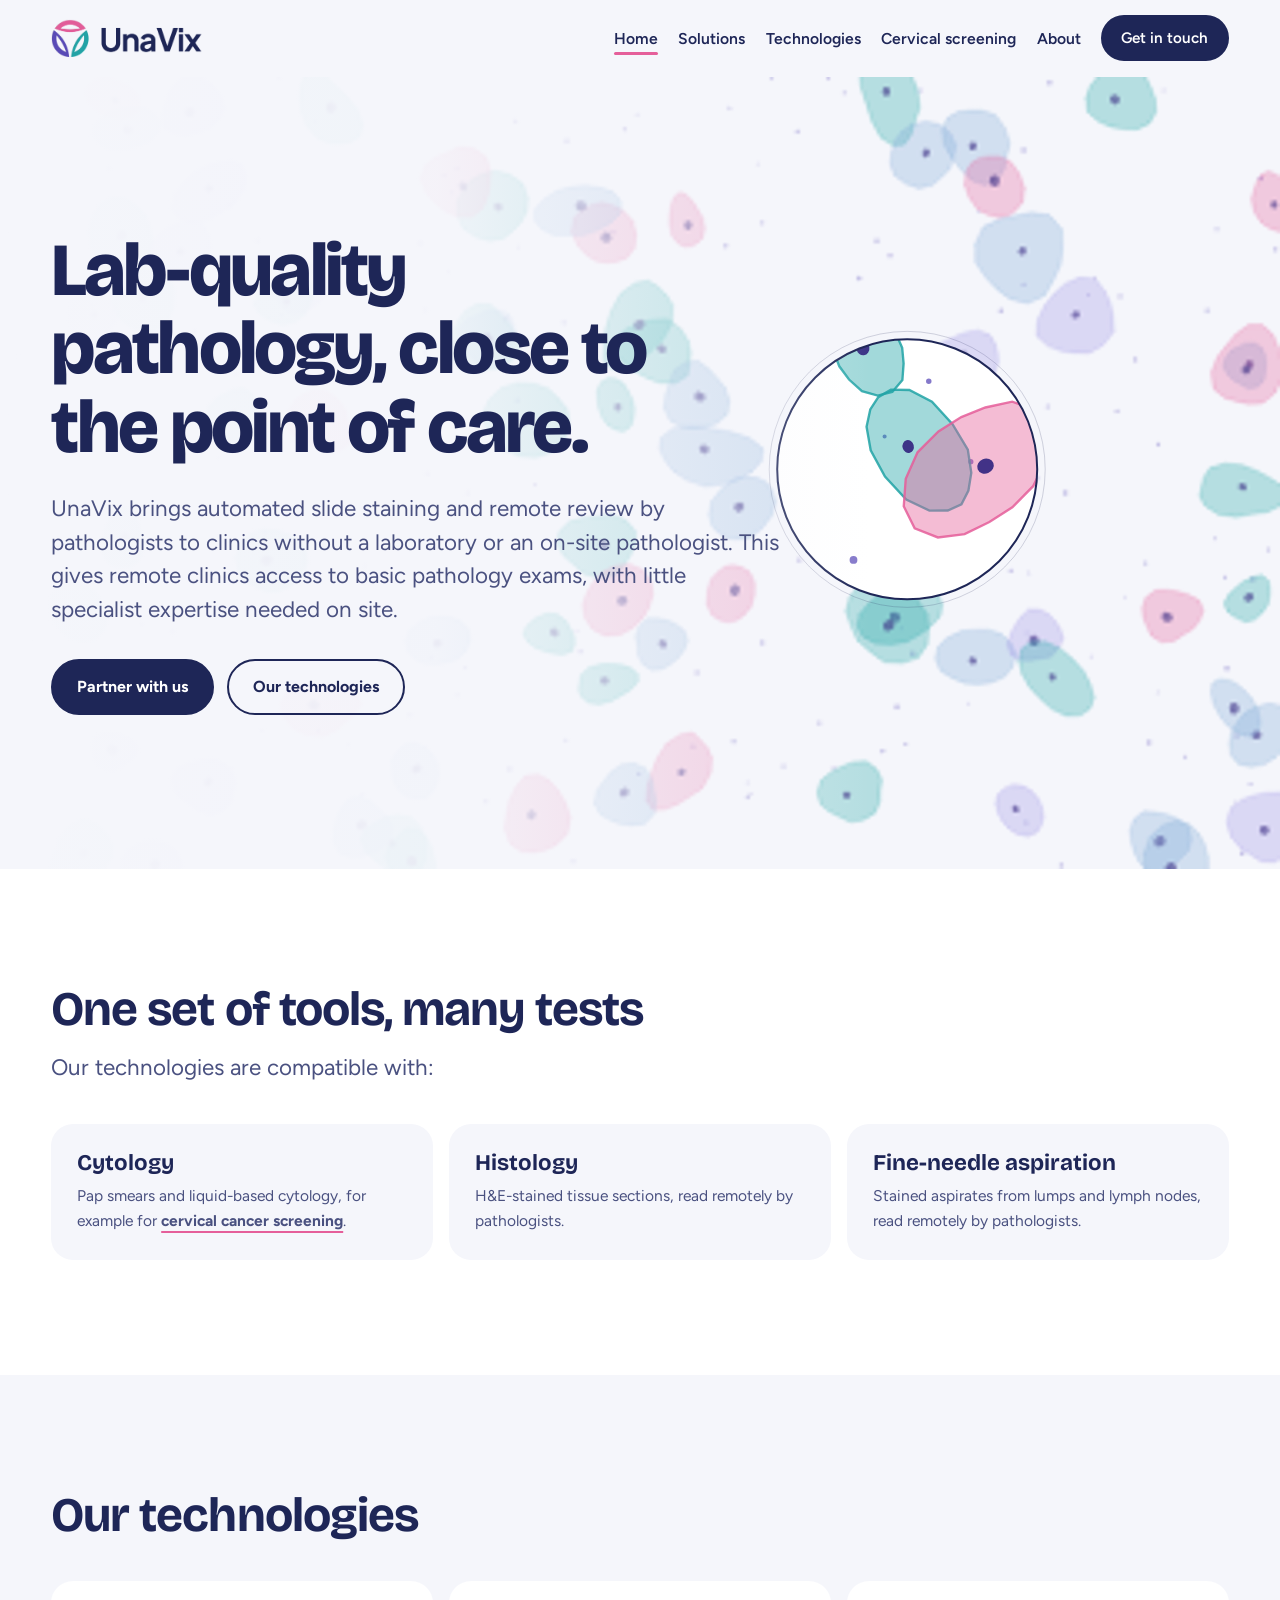
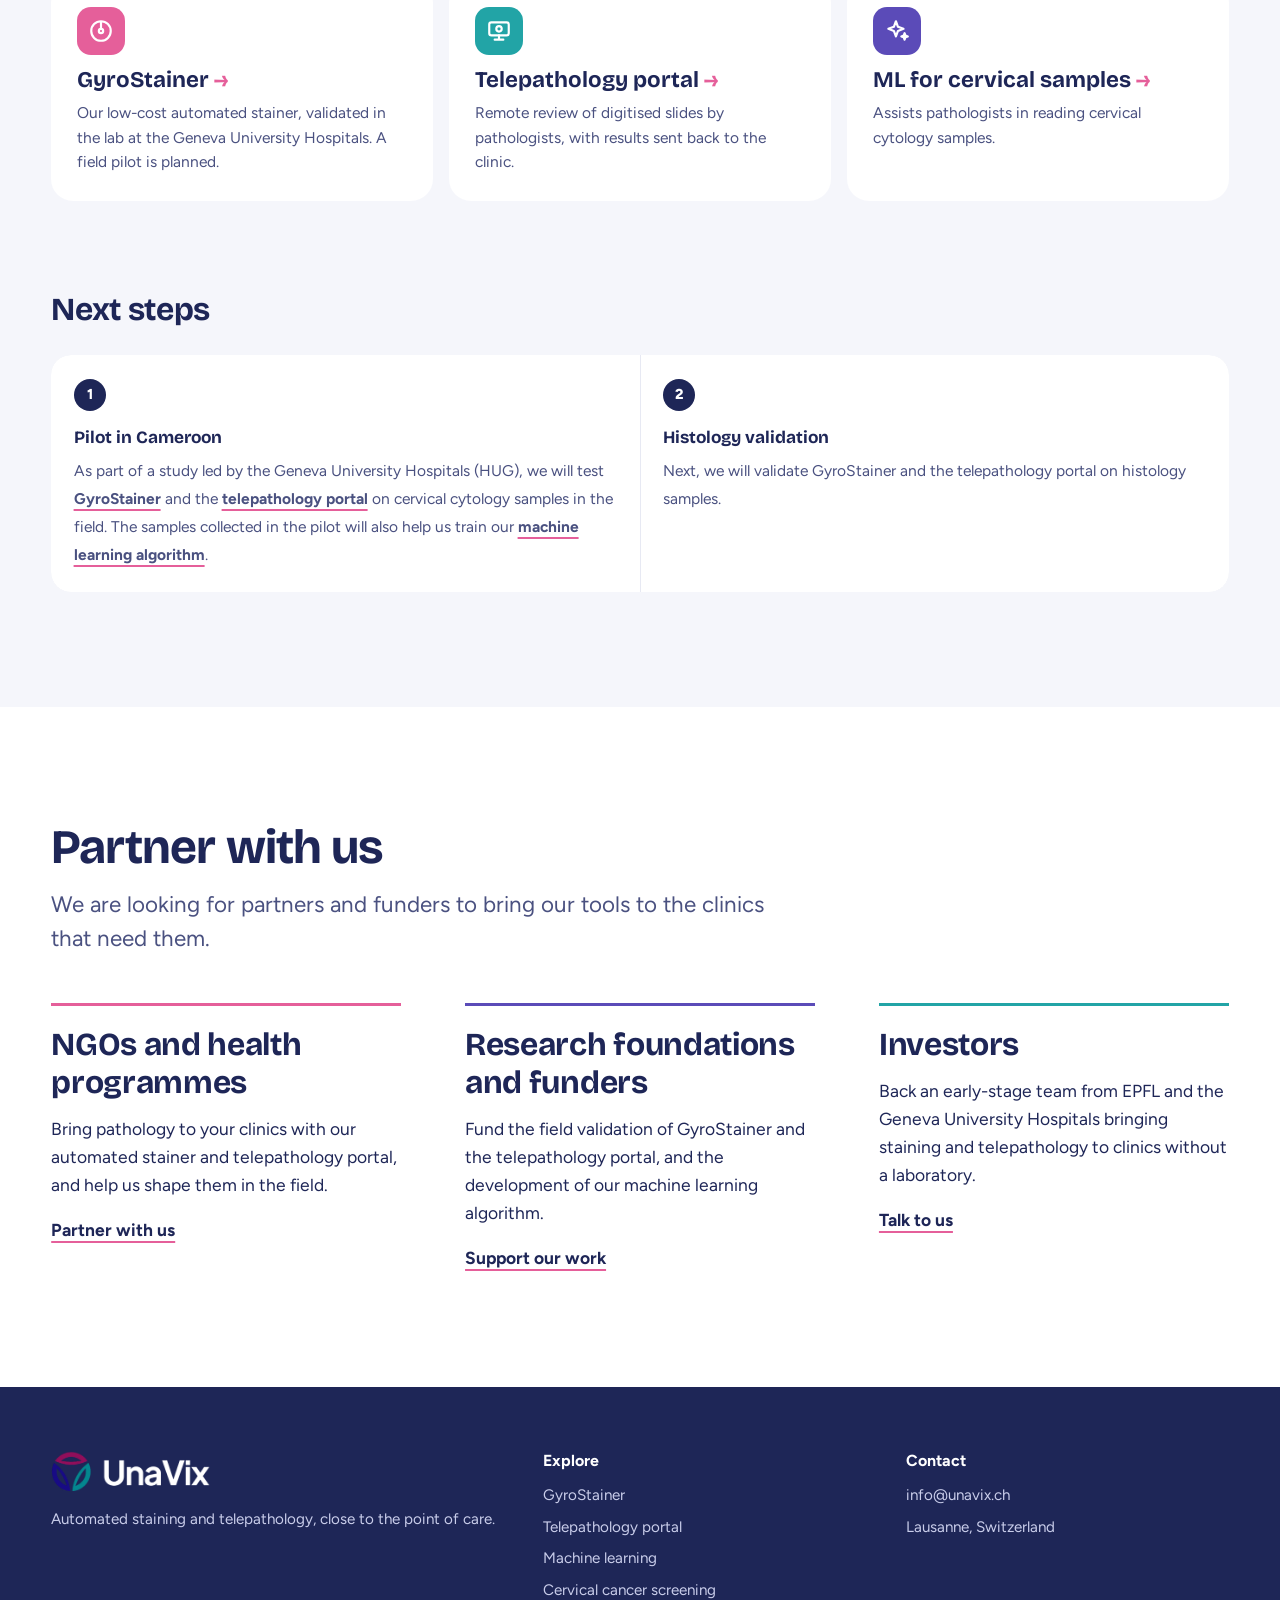
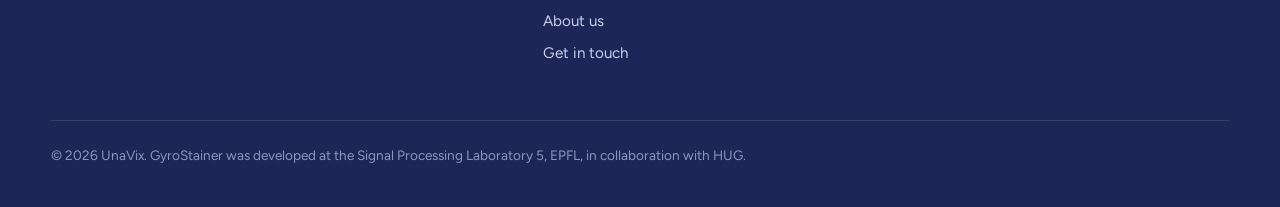
==== commit 28e9f92f: "Add a Solutions page with a package builder - /solutions: starting points (automate your lab, read s" ====
--- a/index.html
+++ b/index.html
@@ -18,7 +18,7 @@
 <link rel="preconnect" href="https://fonts.googleapis.com">
 <link rel="preconnect" href="https://fonts.gstatic.com" crossorigin>
 <link href="https://fonts.googleapis.com/css2?family=Plus+Jakarta+Sans:wght@700&family=Bricolage+Grotesque:opsz,wght@12..96,600;12..96,700;12..96,800&family=Figtree:wght@400;500;600;700&display=swap" rel="stylesheet">
-<link rel="stylesheet" href="assets/css/style.css?v=202611273">
+<link rel="stylesheet" href="assets/css/style.css?v=202611274">
 <script type="application/ld+json">
 {"@context":"https://schema.org","@type":"Organization","name":"UnaVix","url":"https://unavix.ch/","logo":"https://unavix.ch/assets/img/icon-512.png","email":"info@unavix.ch"}
 </script>
@@ -33,6 +33,7 @@
     </button>
     <ul class="nav-links" id="nav-links">
       <li><a href="/" aria-current="page">Home</a></li>
+      <li><a href="/solutions">Solutions</a></li>
       <li><a href="/technologies">Technologies</a></li>
       <li><a href="/cervical-screening">Cervical screening</a></li>
       <li><a href="/about">About</a></li>
@@ -165,6 +166,6 @@
     <div class="footer-base">© <span id="year">2026</span> UnaVix. GyroStainer was developed at the Signal Processing Laboratory 5, EPFL, in collaboration with HUG.</div>
   </div>
 </footer>
-<script src="assets/js/main.js?v=202611273"></script>
+<script src="assets/js/main.js?v=202611274"></script>
 </body>
 </html>
--- a/assets/css/style.css
+++ b/assets/css/style.css
@@ -485,3 +485,33 @@
 .choice-card h4 { margin: 0 0 .5rem; font-family: var(--display); font-size: var(--step-1); line-height: 1.2; }
 .choice-card p { margin: 0; color: var(--ink-soft); }
 @media (max-width: 760px) { .choice-cards { grid-template-columns: 1fr; } }
+
+/* ---------- solutions: starting points and package builder ---------- */
+.offer-card .btn-small { align-self: flex-start; margin-top: .6rem; padding: .5rem 1rem; font-size: .9rem; }
+.builder { display: grid; grid-template-columns: minmax(0, 1.5fr) minmax(0, 1fr); gap: clamp(1.2rem, 3vw, 2rem); align-items: start; margin-top: 2rem; }
+.pkg-options { display: grid; gap: .8rem; }
+.pkg-group { display: grid; gap: .5rem; }
+.pkg-option { display: grid; grid-template-columns: auto minmax(0, 1fr); gap: .25rem .9rem; margin: 0; padding: 1.2rem 1.3rem; border-radius: 20px; background: var(--glass); border: 2px solid transparent; cursor: pointer; transition: border-color .2s, background .2s; }
+.pkg-option:hover { border-color: var(--mist); }
+.pkg-option:has(input:checked) { background: #fff; border-color: var(--ink); }
+.pkg-option input { grid-row: span 2; width: 20px; height: 20px; margin: .15rem 0 0; accent-color: var(--ink); }
+.pkg-option strong { font-family: var(--display); font-size: 1.12rem; }
+.pkg-option span { color: var(--ink-soft); font-size: .95rem; font-weight: 500; }
+.pkg-patho { margin: 0 0 0 1.3rem; padding: .9rem 1.1rem; border: 0; border-radius: 16px; background: var(--glass); display: flex; flex-wrap: wrap; gap: .4rem 1.4rem; align-items: center; }
+.pkg-patho[hidden] { display: none; }
+.pkg-patho legend { float: left; width: 100%; padding: 0; margin-bottom: .3rem; font-weight: 700; font-size: .92rem; }
+.pkg-patho label { display: flex; align-items: center; gap: .45rem; margin: 0; font-weight: 500; font-size: .95rem; cursor: pointer; }
+.pkg-patho input { width: auto; accent-color: var(--ink); }
+.pkg-included { margin: .2rem 0 0; color: var(--ink-soft); font-size: .95rem; max-width: none; }
+.pkg-included strong { color: var(--ink); }
+.pkg-summary { position: sticky; top: 100px; background: var(--ink); color: #fff; border-radius: 22px; padding: clamp(1.3rem, 2.5vw, 1.8rem); }
+.pkg-summary h3 { color: #fff; margin-bottom: .8rem; }
+.pkg-summary ul { list-style: none; margin: 0 0 1.2rem; padding: 0; }
+.pkg-summary ul li { position: relative; padding-left: 1.2rem; margin-bottom: .45rem; color: #DDE0F2; }
+.pkg-summary ul li::before { content: ""; position: absolute; left: 0; top: .6em; width: 7px; height: 7px; border-radius: 50%; background: var(--pink); }
+.pkg-empty { color: #B9BEE0; margin: 0 0 1.2rem; }
+.pkg-summary .btn { background: #fff; color: var(--ink); border-color: #fff; }
+.pkg-summary .btn:hover { background: var(--pink); color: #fff; border-color: var(--pink); }
+.pkg-summary .btn[aria-disabled="true"] { opacity: .45; cursor: not-allowed; }
+.pkg-summary .btn[aria-disabled="true"]:hover { background: #fff; color: var(--ink); border-color: #fff; }
+@media (max-width: 860px) { .builder { grid-template-columns: 1fr; } .pkg-summary { position: static; } .pkg-patho { margin-left: 0; } }
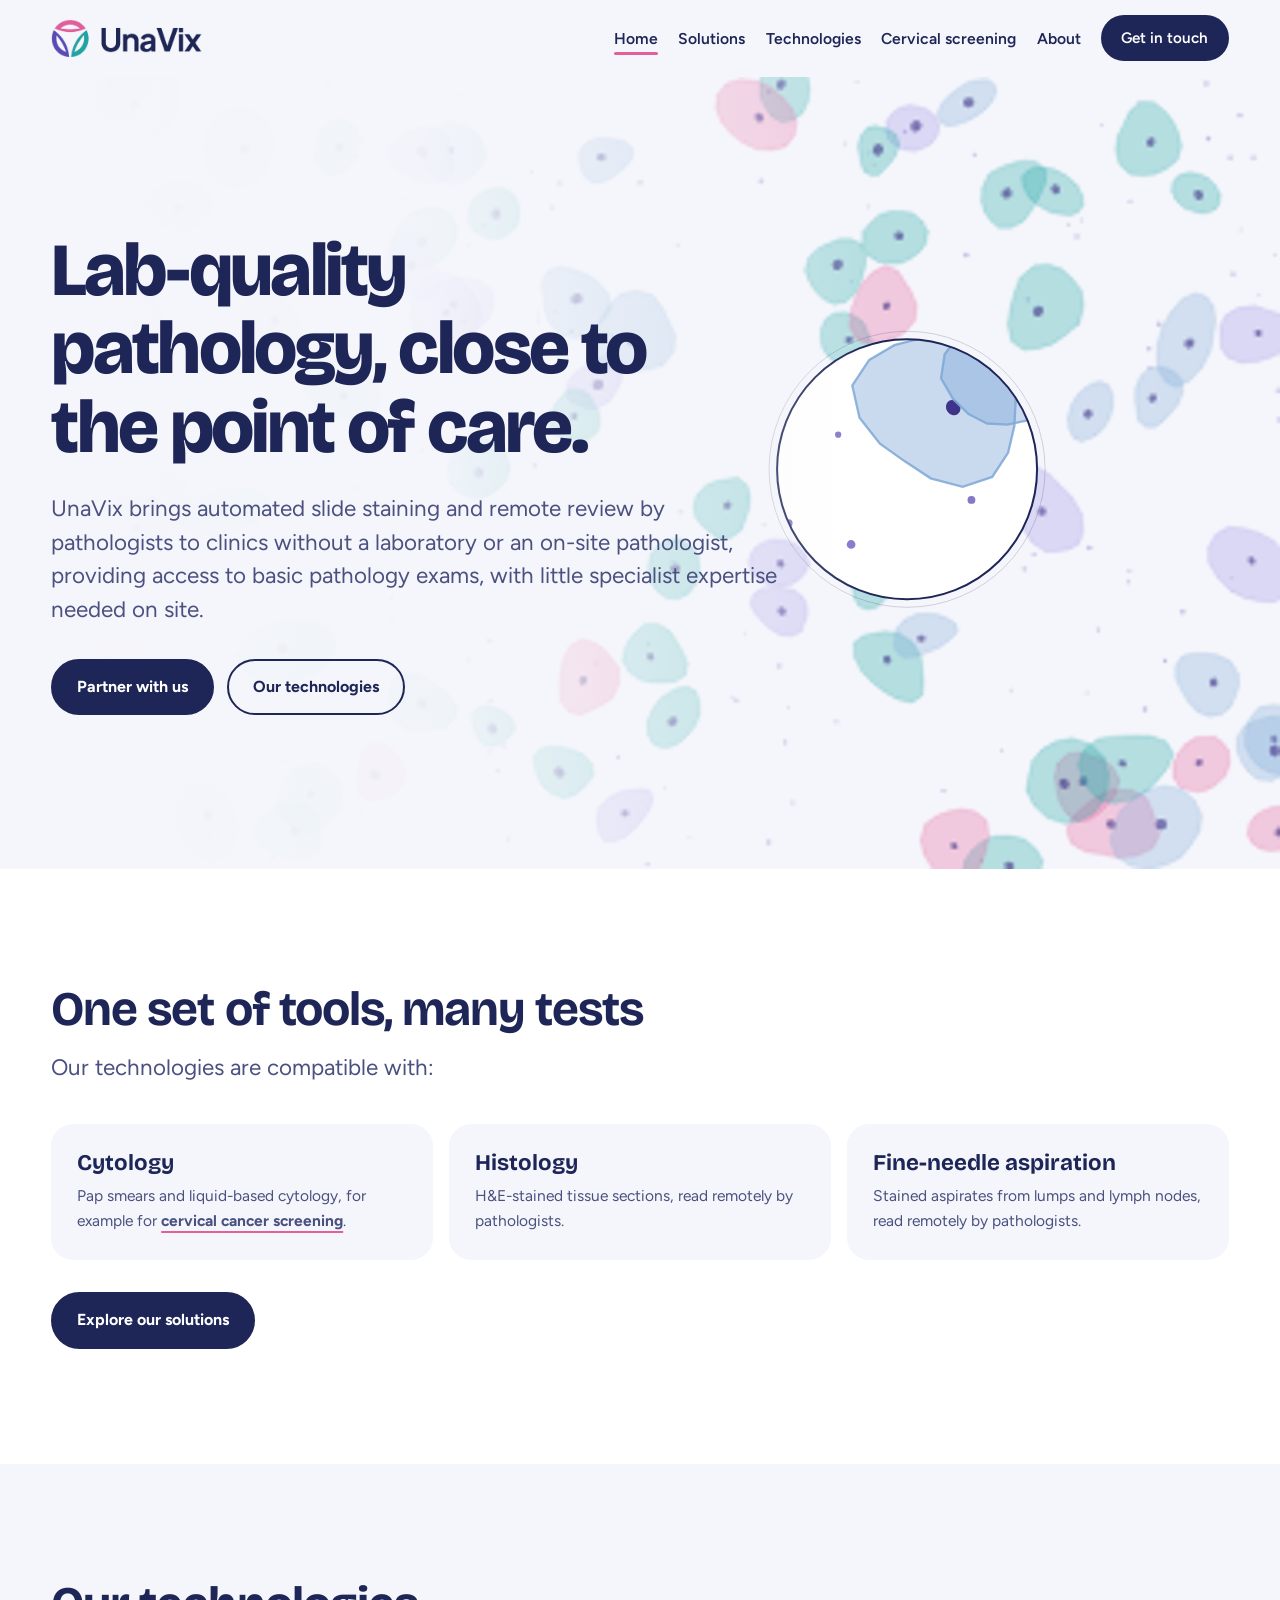
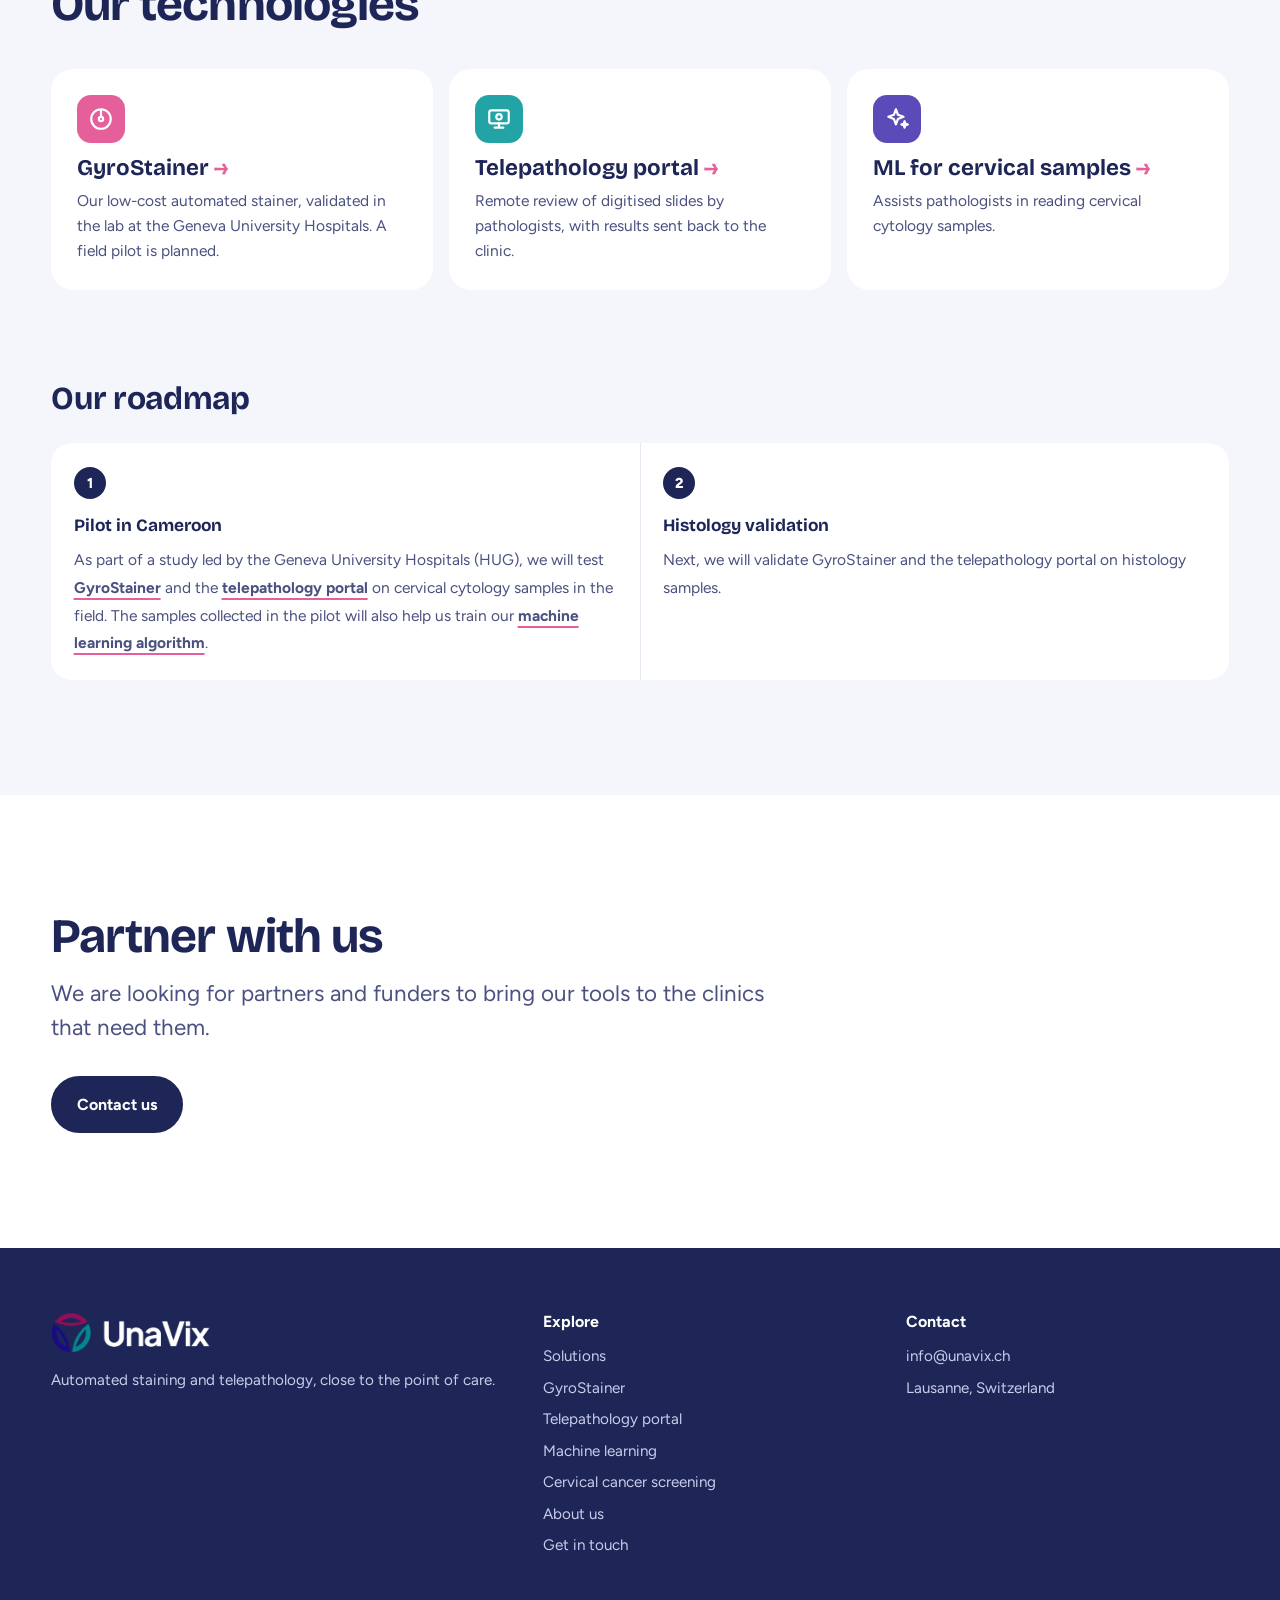
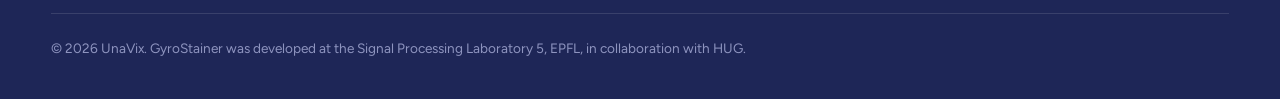
==== commit 5b135624: "Solutions: the complete workflow; home, technologies and screening updates - Solutions page redone a" ====
--- a/index.html
+++ b/index.html
@@ -18,7 +18,7 @@
 <link rel="preconnect" href="https://fonts.googleapis.com">
 <link rel="preconnect" href="https://fonts.gstatic.com" crossorigin>
 <link href="https://fonts.googleapis.com/css2?family=Plus+Jakarta+Sans:wght@700&family=Bricolage+Grotesque:opsz,wght@12..96,600;12..96,700;12..96,800&family=Figtree:wght@400;500;600;700&display=swap" rel="stylesheet">
-<link rel="stylesheet" href="assets/css/style.css?v=202611274">
+<link rel="stylesheet" href="assets/css/style.css?v=202611275">
 <script type="application/ld+json">
 {"@context":"https://schema.org","@type":"Organization","name":"UnaVix","url":"https://unavix.ch/","logo":"https://unavix.ch/assets/img/icon-512.png","email":"info@unavix.ch"}
 </script>
@@ -47,7 +47,7 @@
   <canvas id="cells" aria-hidden="true"></canvas>
   <div class="hero-content wrap">
     <h1 id="hero-title">Lab-quality pathology, close to the point of care.</h1>
-    <p class="lede">UnaVix brings automated slide staining and remote review by pathologists to clinics without a laboratory or an on-site pathologist. This gives remote clinics access to basic pathology exams, with little specialist expertise needed on site.</p>
+    <p class="lede">UnaVix brings automated slide staining and remote review by pathologists to clinics without a laboratory or an on-site pathologist, providing access to basic pathology exams, with little specialist expertise needed on site.</p>
     <div class="btn-row">
       <a class="btn" href="/get-involved">Partner with us</a>
       <a class="btn btn-ghost" href="/technologies">Our technologies</a>
@@ -75,6 +75,7 @@
         <span class="desc">Stained aspirates from lumps and lymph nodes, read remotely by pathologists.</span>
       </div>
     </div>
+    <div class="btn-row"><a class="btn" href="/solutions">Explore our solutions</a></div>
   </div>
 </section>
 
@@ -101,8 +102,8 @@
       </a>
     </div>
 
-    <div class="sub-block" id="next-steps">
-      <h3>Next steps</h3>
+    <div class="sub-block" id="roadmap">
+      <h3>Our roadmap</h3>
       <ol class="flow two">
         <li><strong>Pilot in Cameroon</strong><span>As part of a study led by the Geneva University Hospitals (HUG), we will test <a class="text-link" href="/technologies#gyrostainer">GyroStainer</a> and the <a class="text-link" href="/technologies#portal">telepathology portal</a> on cervical cytology samples in the field. The samples collected in the pilot will also help us train our <a class="text-link" href="/technologies#ai">machine learning algorithm</a>.</span></li>
         <li><strong>Histology validation</strong><span>Next, we will validate GyroStainer and the telepathology portal on histology samples.</span></li>
@@ -117,23 +118,7 @@
       <h2 id="who-title">Partner with us</h2>
       <p class="lede">We are looking for partners and funders to bring our tools to the clinics that need them.</p>
     </div>
-    <div class="audiences three">
-      <div class="audience">
-        <h3>NGOs and health programmes</h3>
-        <p>Bring pathology to your clinics with our automated stainer and telepathology portal, and help us shape them in the field.</p>
-        <a class="text-link" href="/get-involved?topic=pilot">Partner with us</a>
-      </div>
-      <div class="audience">
-        <h3>Research foundations and funders</h3>
-        <p>Fund the field validation of GyroStainer and the telepathology portal, and the development of our machine learning algorithm.</p>
-        <a class="text-link" href="/get-involved?topic=funding">Support our work</a>
-      </div>
-      <div class="audience">
-        <h3>Investors</h3>
-        <p>Back an early-stage team from EPFL and the Geneva University Hospitals bringing staining and telepathology to clinics without a laboratory.</p>
-        <a class="text-link" href="/get-involved?topic=funding">Talk to us</a>
-      </div>
-    </div>
+    <div class="btn-row"><a class="btn" href="/get-involved">Contact us</a></div>
   </div>
 </section>
 </main>
@@ -147,6 +132,7 @@
       <div>
         <h3>Explore</h3>
         <ul>
+          <li><a href="/solutions">Solutions</a></li>
           <li><a href="/technologies#gyrostainer">GyroStainer</a></li>
           <li><a href="/technologies#portal">Telepathology portal</a></li>
           <li><a href="/technologies#ai">Machine learning</a></li>
@@ -166,6 +152,6 @@
     <div class="footer-base">© <span id="year">2026</span> UnaVix. GyroStainer was developed at the Signal Processing Laboratory 5, EPFL, in collaboration with HUG.</div>
   </div>
 </footer>
-<script src="assets/js/main.js?v=202611274"></script>
+<script src="assets/js/main.js?v=202611275"></script>
 </body>
 </html>
--- a/assets/css/style.css
+++ b/assets/css/style.css
@@ -175,13 +175,6 @@
 .photo img { width: 100%; height: 100%; object-fit: cover; }
 .photo-caption { margin-top: .7rem; font-size: var(--step--1); color: var(--ink-soft); }
 @media (max-width: 860px) { .split { grid-template-columns: 1fr; } .split.reverse > :first-child { order: 0; } }
-
-/* ---------- audiences ---------- */
-.audiences { display: grid; grid-template-columns: 1fr 1fr; gap: clamp(2rem, 5vw, 5rem); margin-top: 3rem; }
-.audience { border-top: 3px solid var(--pink); padding-top: 1.2rem; }
-.audience:nth-child(2) { border-color: var(--violet); }
-.audience h3 { font-size: var(--step-2); margin-bottom: .8rem; }
-@media (max-width: 760px) { .audiences { grid-template-columns: 1fr; } }
 
 /* ---------- partners strip ---------- */
 .partners { background: #fff; }
@@ -459,11 +452,6 @@
 .people .partner-logos { justify-content: center; }
 [id] { scroll-margin-top: 96px; }
 
-/* ---------- three audiences ---------- */
-.audiences.three { grid-template-columns: repeat(3, 1fr); }
-@media (max-width: 960px) { .audiences.three { grid-template-columns: 1fr; } }
-.audience:nth-child(3) { border-color: var(--teal); }
-
 /* ---------- "our tools" tag ---------- */
 .ours { display: inline-block; margin-left: .45rem; padding: .15rem .6rem; border-radius: 999px; background: #E1F4F4; color: #136F71; font-family: var(--body); font-size: .72rem; font-weight: 700; letter-spacing: .02em; line-height: 1.4; text-transform: none; vertical-align: middle; }
 
@@ -486,17 +474,27 @@
 .choice-card p { margin: 0; color: var(--ink-soft); }
 @media (max-width: 760px) { .choice-cards { grid-template-columns: 1fr; } }
 
-/* ---------- solutions: starting points and package builder ---------- */
-.offer-card .btn-small { align-self: flex-start; margin-top: .6rem; padding: .5rem 1rem; font-size: .9rem; }
-.builder { display: grid; grid-template-columns: minmax(0, 1.5fr) minmax(0, 1fr); gap: clamp(1.2rem, 3vw, 2rem); align-items: start; margin-top: 2rem; }
-.pkg-options { display: grid; gap: .8rem; }
-.pkg-group { display: grid; gap: .5rem; }
-.pkg-option { display: grid; grid-template-columns: auto minmax(0, 1fr); gap: .25rem .9rem; margin: 0; padding: 1.2rem 1.3rem; border-radius: 20px; background: var(--glass); border: 2px solid transparent; cursor: pointer; transition: border-color .2s, background .2s; }
+/* ---------- solutions: package builder, laid out as the workflow ---------- */
+.pkg-presets { display: flex; flex-wrap: wrap; align-items: center; gap: .5rem; margin-top: 1.8rem; }
+.pkg-presets span { font-weight: 700; font-size: .95rem; margin-right: .2rem; }
+.pkg-presets button { font: 700 .92rem var(--body); color: var(--ink); background: var(--glass); border: 2px solid transparent; border-radius: 999px; padding: .5rem 1rem; cursor: pointer; transition: border-color .2s, background .2s, color .2s; }
+.pkg-presets button:hover { border-color: var(--ink); }
+.pkg-presets button[aria-pressed="true"] { background: var(--ink); color: #fff; border-color: var(--ink); }
+.builder { display: grid; grid-template-columns: minmax(0, 1.6fr) minmax(0, 1fr); gap: clamp(1.2rem, 3vw, 2rem); align-items: start; margin-top: 1.6rem; }
+.pkg-options { display: grid; gap: 1.4rem; }
+.pkg-stage { display: grid; gap: .5rem; }
+.pkg-stage-title { display: flex; align-items: center; gap: .6rem; font-size: 1.05rem; }
+.pkg-stage-title .num { flex: none; display: grid; place-items: center; width: 28px; height: 28px; border-radius: 50%; background: var(--ink); color: #fff; font-family: var(--body); font-size: .85rem; font-weight: 800; letter-spacing: 0; }
+.pkg-stage-title .num svg { width: 15px; height: 15px; }
+.pkg-row { display: grid; grid-template-columns: repeat(2, minmax(0, 1fr)); gap: .5rem; }
+.pkg-note { margin: 0; color: var(--ink-soft); font-size: .95rem; max-width: none; }
+.pkg-option { display: grid; grid-template-columns: auto minmax(0, 1fr); align-content: start; gap: .25rem .9rem; margin: 0; padding: 1.1rem 1.2rem; border-radius: 20px; background: var(--glass); border: 2px solid transparent; cursor: pointer; transition: border-color .2s, background .2s; }
 .pkg-option:hover { border-color: var(--mist); }
 .pkg-option:has(input:checked) { background: #fff; border-color: var(--ink); }
 .pkg-option input { grid-row: span 2; width: 20px; height: 20px; margin: .15rem 0 0; accent-color: var(--ink); }
-.pkg-option strong { font-family: var(--display); font-size: 1.12rem; }
-.pkg-option span { color: var(--ink-soft); font-size: .95rem; font-weight: 500; }
+.pkg-option strong { font-family: var(--display); font-size: 1.1rem; line-height: 1.3; }
+.pkg-option .ours { margin-left: .3rem; }
+.pkg-option > span { color: var(--ink-soft); font-size: .95rem; font-weight: 500; }
 .pkg-patho { margin: 0 0 0 1.3rem; padding: .9rem 1.1rem; border: 0; border-radius: 16px; background: var(--glass); display: flex; flex-wrap: wrap; gap: .4rem 1.4rem; align-items: center; }
 .pkg-patho[hidden] { display: none; }
 .pkg-patho legend { float: left; width: 100%; padding: 0; margin-bottom: .3rem; font-weight: 700; font-size: .92rem; }
@@ -515,3 +513,4 @@
 .pkg-summary .btn[aria-disabled="true"] { opacity: .45; cursor: not-allowed; }
 .pkg-summary .btn[aria-disabled="true"]:hover { background: #fff; color: var(--ink); border-color: #fff; }
 @media (max-width: 860px) { .builder { grid-template-columns: 1fr; } .pkg-summary { position: static; } .pkg-patho { margin-left: 0; } }
+@media (max-width: 600px) { .pkg-row { grid-template-columns: 1fr; } }
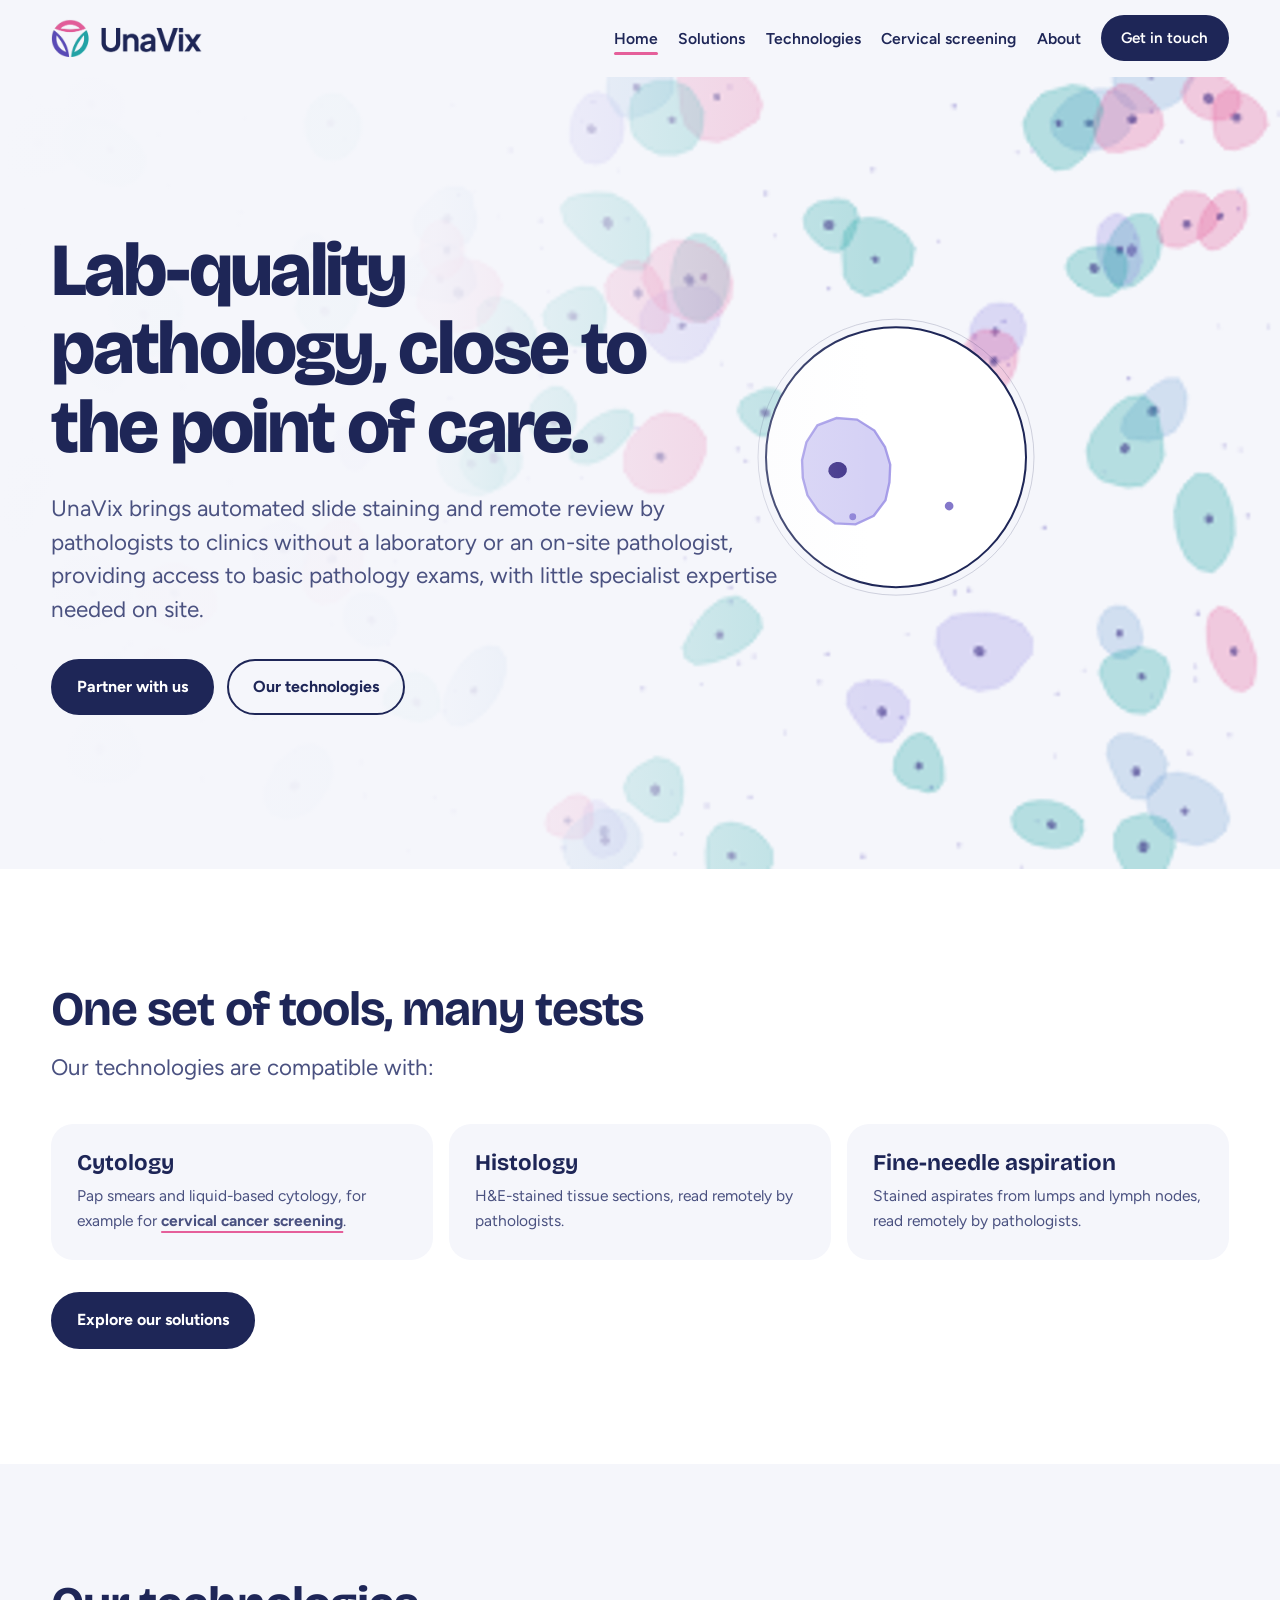
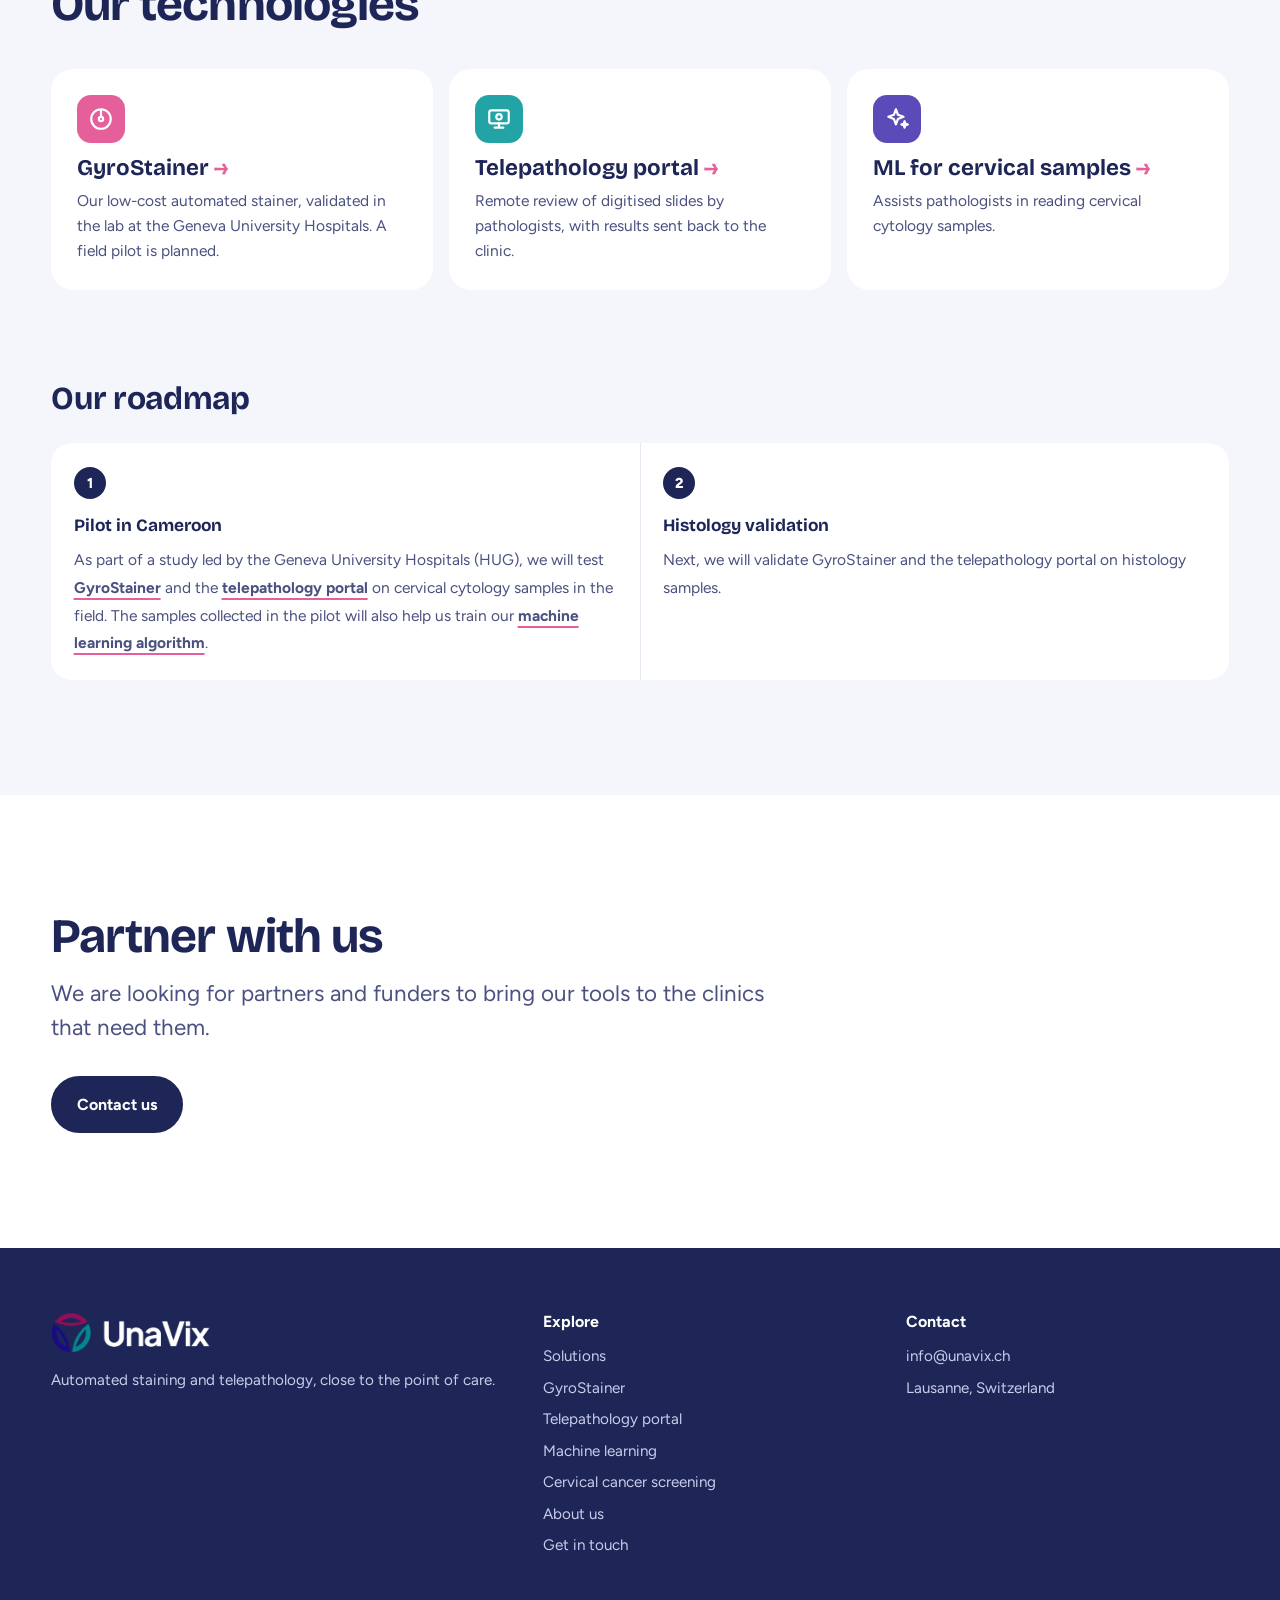
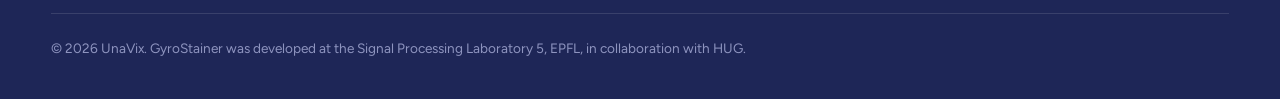
==== commit 2c61a7fd: "Solutions: describe the workflow as text instead of a tick-box builder - Same content, written out: " ====
--- a/index.html
+++ b/index.html
@@ -18,7 +18,7 @@
 <link rel="preconnect" href="https://fonts.googleapis.com">
 <link rel="preconnect" href="https://fonts.gstatic.com" crossorigin>
 <link href="https://fonts.googleapis.com/css2?family=Plus+Jakarta+Sans:wght@700&family=Bricolage+Grotesque:opsz,wght@12..96,600;12..96,700;12..96,800&family=Figtree:wght@400;500;600;700&display=swap" rel="stylesheet">
-<link rel="stylesheet" href="assets/css/style.css?v=202611275">
+<link rel="stylesheet" href="assets/css/style.css?v=202611276">
 <script type="application/ld+json">
 {"@context":"https://schema.org","@type":"Organization","name":"UnaVix","url":"https://unavix.ch/","logo":"https://unavix.ch/assets/img/icon-512.png","email":"info@unavix.ch"}
 </script>
@@ -152,6 +152,6 @@
     <div class="footer-base">© <span id="year">2026</span> UnaVix. GyroStainer was developed at the Signal Processing Laboratory 5, EPFL, in collaboration with HUG.</div>
   </div>
 </footer>
-<script src="assets/js/main.js?v=202611275"></script>
+<script src="assets/js/main.js?v=202611276"></script>
 </body>
 </html>
--- a/assets/css/style.css
+++ b/assets/css/style.css
@@ -474,43 +474,15 @@
 .choice-card p { margin: 0; color: var(--ink-soft); }
 @media (max-width: 760px) { .choice-cards { grid-template-columns: 1fr; } }
 
-/* ---------- solutions: package builder, laid out as the workflow ---------- */
-.pkg-presets { display: flex; flex-wrap: wrap; align-items: center; gap: .5rem; margin-top: 1.8rem; }
-.pkg-presets span { font-weight: 700; font-size: .95rem; margin-right: .2rem; }
-.pkg-presets button { font: 700 .92rem var(--body); color: var(--ink); background: var(--glass); border: 2px solid transparent; border-radius: 999px; padding: .5rem 1rem; cursor: pointer; transition: border-color .2s, background .2s, color .2s; }
-.pkg-presets button:hover { border-color: var(--ink); }
-.pkg-presets button[aria-pressed="true"] { background: var(--ink); color: #fff; border-color: var(--ink); }
-.builder { display: grid; grid-template-columns: minmax(0, 1.6fr) minmax(0, 1fr); gap: clamp(1.2rem, 3vw, 2rem); align-items: start; margin-top: 1.6rem; }
-.pkg-options { display: grid; gap: 1.4rem; }
-.pkg-stage { display: grid; gap: .5rem; }
-.pkg-stage-title { display: flex; align-items: center; gap: .6rem; font-size: 1.05rem; }
-.pkg-stage-title .num { flex: none; display: grid; place-items: center; width: 28px; height: 28px; border-radius: 50%; background: var(--ink); color: #fff; font-family: var(--body); font-size: .85rem; font-weight: 800; letter-spacing: 0; }
-.pkg-stage-title .num svg { width: 15px; height: 15px; }
-.pkg-row { display: grid; grid-template-columns: repeat(2, minmax(0, 1fr)); gap: .5rem; }
-.pkg-note { margin: 0; color: var(--ink-soft); font-size: .95rem; max-width: none; }
-.pkg-option { display: grid; grid-template-columns: auto minmax(0, 1fr); align-content: start; gap: .25rem .9rem; margin: 0; padding: 1.1rem 1.2rem; border-radius: 20px; background: var(--glass); border: 2px solid transparent; cursor: pointer; transition: border-color .2s, background .2s; }
-.pkg-option:hover { border-color: var(--mist); }
-.pkg-option:has(input:checked) { background: #fff; border-color: var(--ink); }
-.pkg-option input { grid-row: span 2; width: 20px; height: 20px; margin: .15rem 0 0; accent-color: var(--ink); }
-.pkg-option strong { font-family: var(--display); font-size: 1.1rem; line-height: 1.3; }
-.pkg-option .ours { margin-left: .3rem; }
-.pkg-option > span { color: var(--ink-soft); font-size: .95rem; font-weight: 500; }
-.pkg-patho { margin: 0 0 0 1.3rem; padding: .9rem 1.1rem; border: 0; border-radius: 16px; background: var(--glass); display: flex; flex-wrap: wrap; gap: .4rem 1.4rem; align-items: center; }
-.pkg-patho[hidden] { display: none; }
-.pkg-patho legend { float: left; width: 100%; padding: 0; margin-bottom: .3rem; font-weight: 700; font-size: .92rem; }
-.pkg-patho label { display: flex; align-items: center; gap: .45rem; margin: 0; font-weight: 500; font-size: .95rem; cursor: pointer; }
-.pkg-patho input { width: auto; accent-color: var(--ink); }
-.pkg-included { margin: .2rem 0 0; color: var(--ink-soft); font-size: .95rem; max-width: none; }
-.pkg-included strong { color: var(--ink); }
-.pkg-summary { position: sticky; top: 100px; background: var(--ink); color: #fff; border-radius: 22px; padding: clamp(1.3rem, 2.5vw, 1.8rem); }
-.pkg-summary h3 { color: #fff; margin-bottom: .8rem; }
-.pkg-summary ul { list-style: none; margin: 0 0 1.2rem; padding: 0; }
-.pkg-summary ul li { position: relative; padding-left: 1.2rem; margin-bottom: .45rem; color: #DDE0F2; }
-.pkg-summary ul li::before { content: ""; position: absolute; left: 0; top: .6em; width: 7px; height: 7px; border-radius: 50%; background: var(--pink); }
-.pkg-empty { color: #B9BEE0; margin: 0 0 1.2rem; }
-.pkg-summary .btn { background: #fff; color: var(--ink); border-color: #fff; }
-.pkg-summary .btn:hover { background: var(--pink); color: #fff; border-color: var(--pink); }
-.pkg-summary .btn[aria-disabled="true"] { opacity: .45; cursor: not-allowed; }
-.pkg-summary .btn[aria-disabled="true"]:hover { background: #fff; color: var(--ink); border-color: #fff; }
-@media (max-width: 860px) { .builder { grid-template-columns: 1fr; } .pkg-summary { position: static; } .pkg-patho { margin-left: 0; } }
-@media (max-width: 600px) { .pkg-row { grid-template-columns: 1fr; } }
+/* ---------- solutions: the workflow, four stages ---------- */
+.phase-cards.four { grid-template-columns: repeat(4, minmax(0, 1fr)); gap: clamp(1.2rem, 2.5vw, 2.2rem); }
+.phase-card.ink { border-color: var(--ink); }
+.phase-card.pink { border-color: var(--pink); }
+.phase-card.teal { border-color: var(--teal); }
+.eyebrow.ink { color: var(--ink); }
+.phase-card h3 a { text-decoration: none; }
+.phase-card h3 a::after { content: " →"; color: var(--pink); }
+.phase-card h3 a:hover { color: var(--pink); }
+.bg-white .choice-card { background: var(--glass); }
+@media (max-width: 1080px) { .phase-cards.four { grid-template-columns: repeat(2, minmax(0, 1fr)); } }
+@media (max-width: 600px) { .phase-cards.four { grid-template-columns: 1fr; } }
